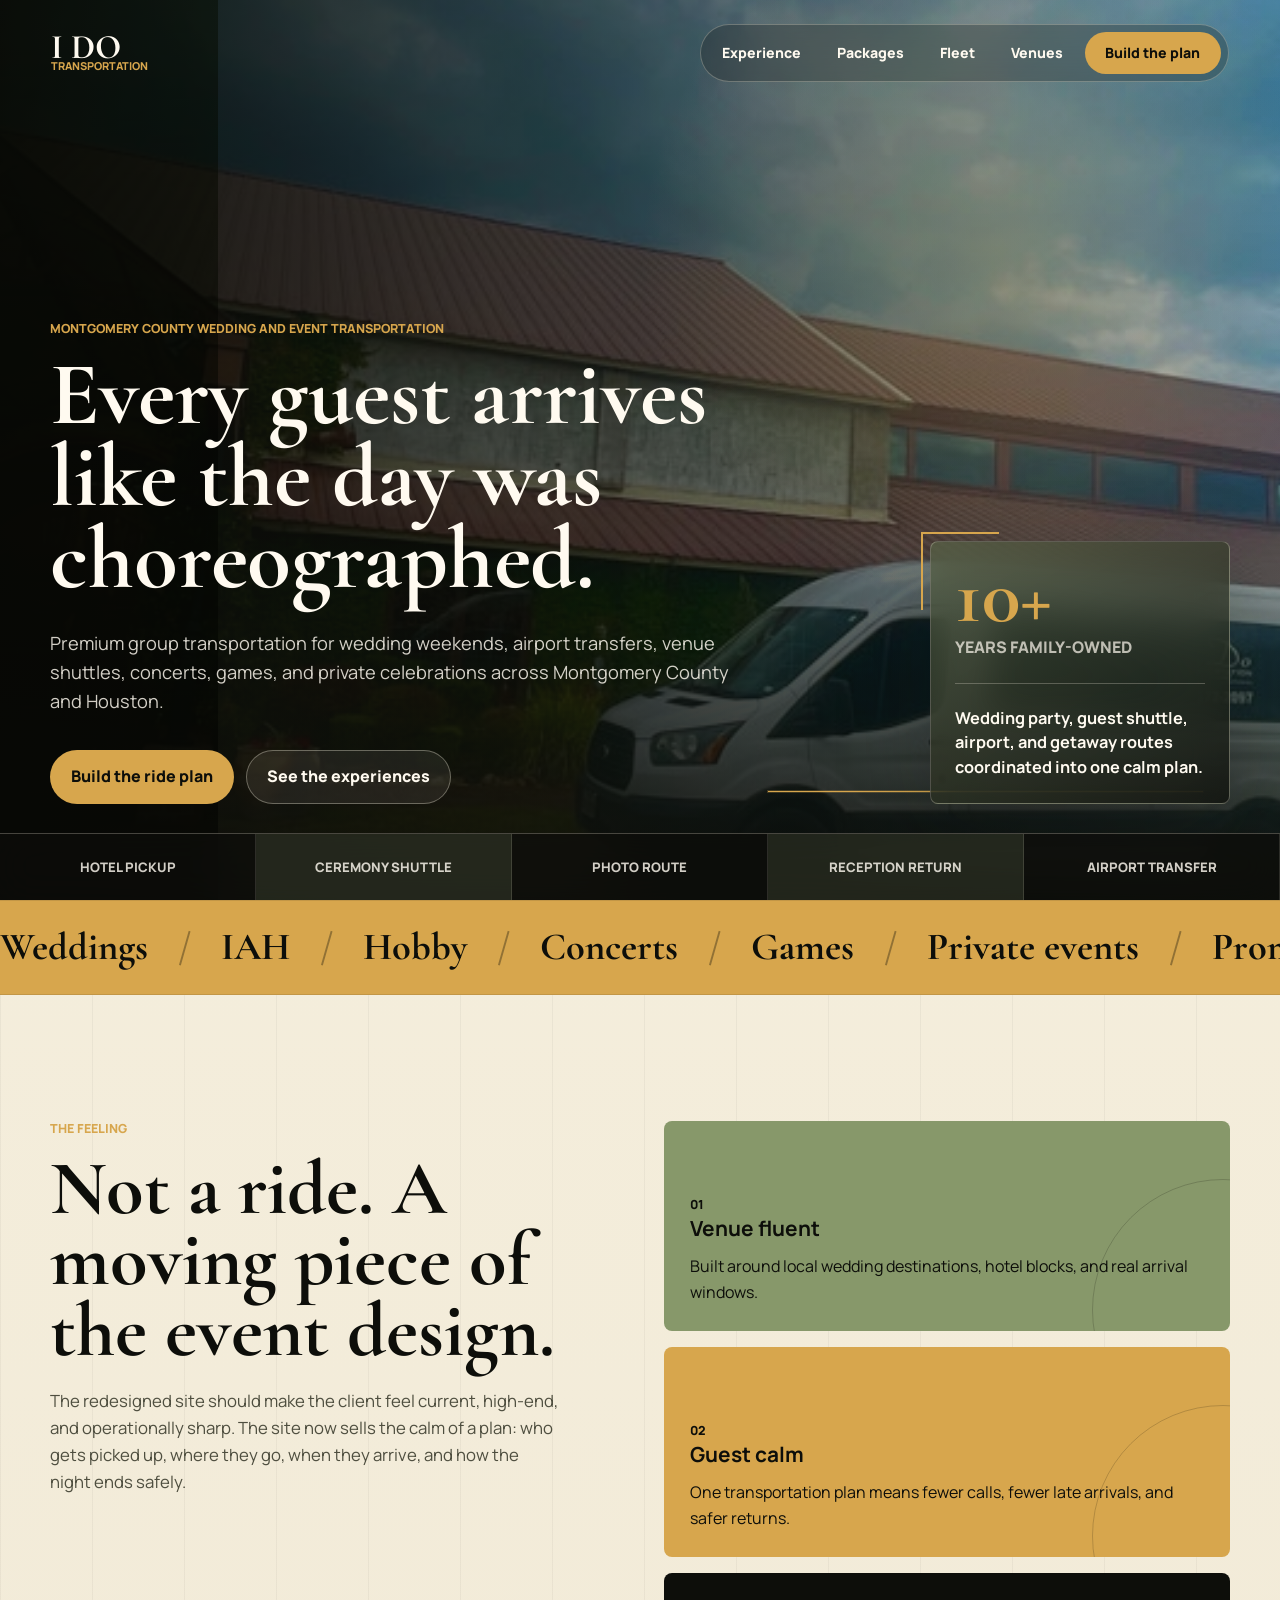
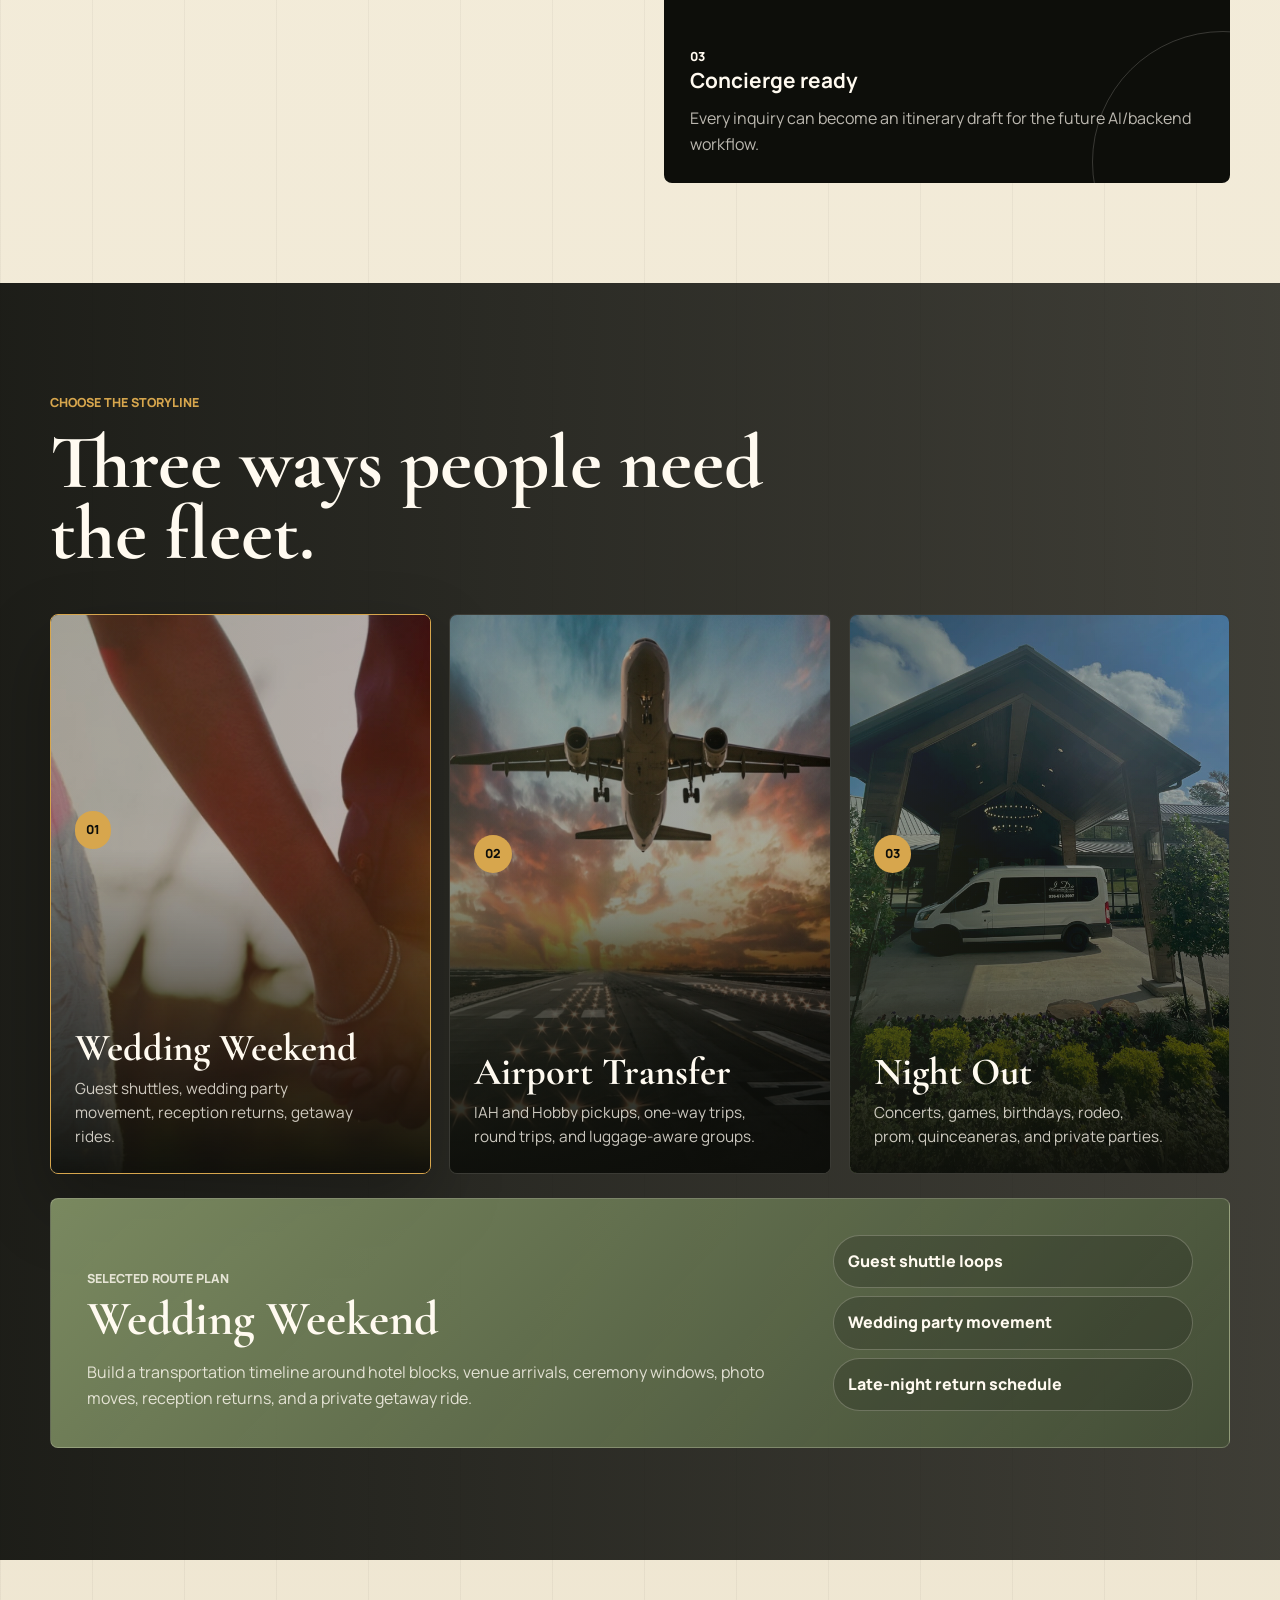
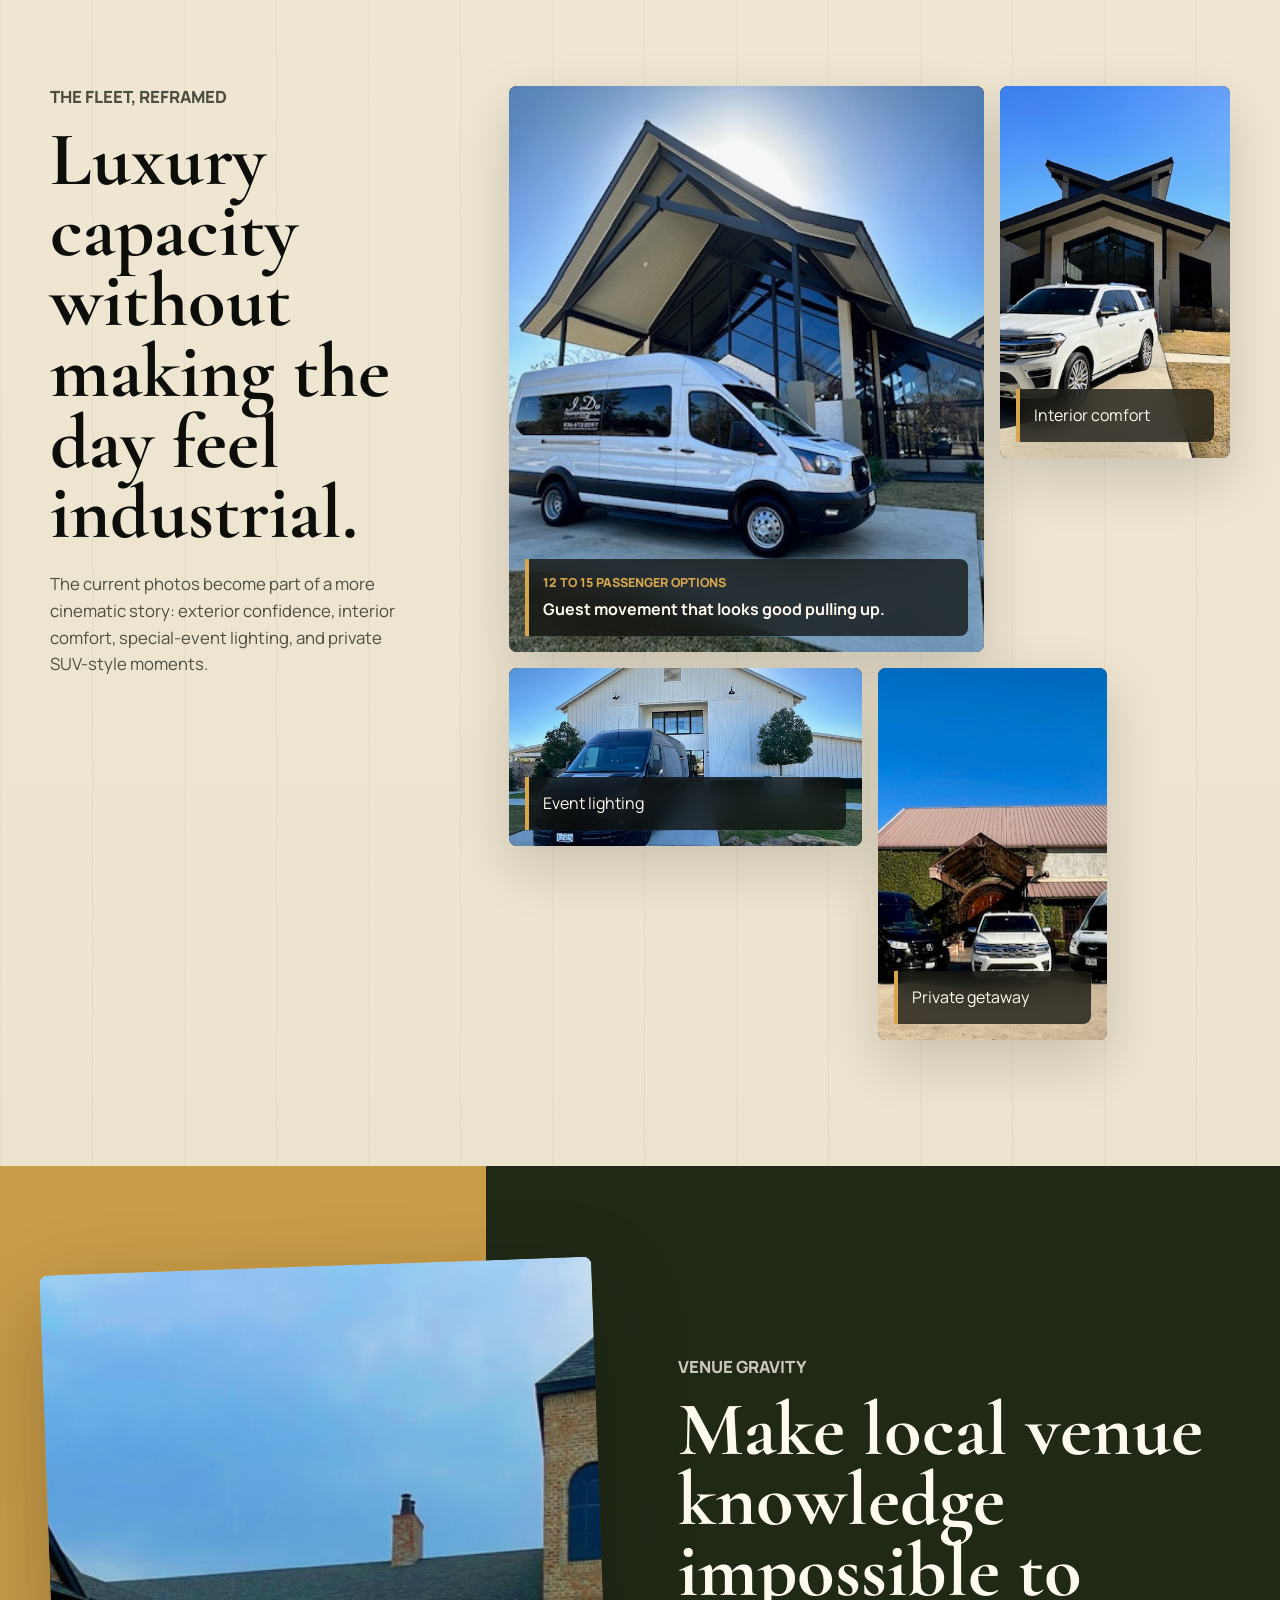
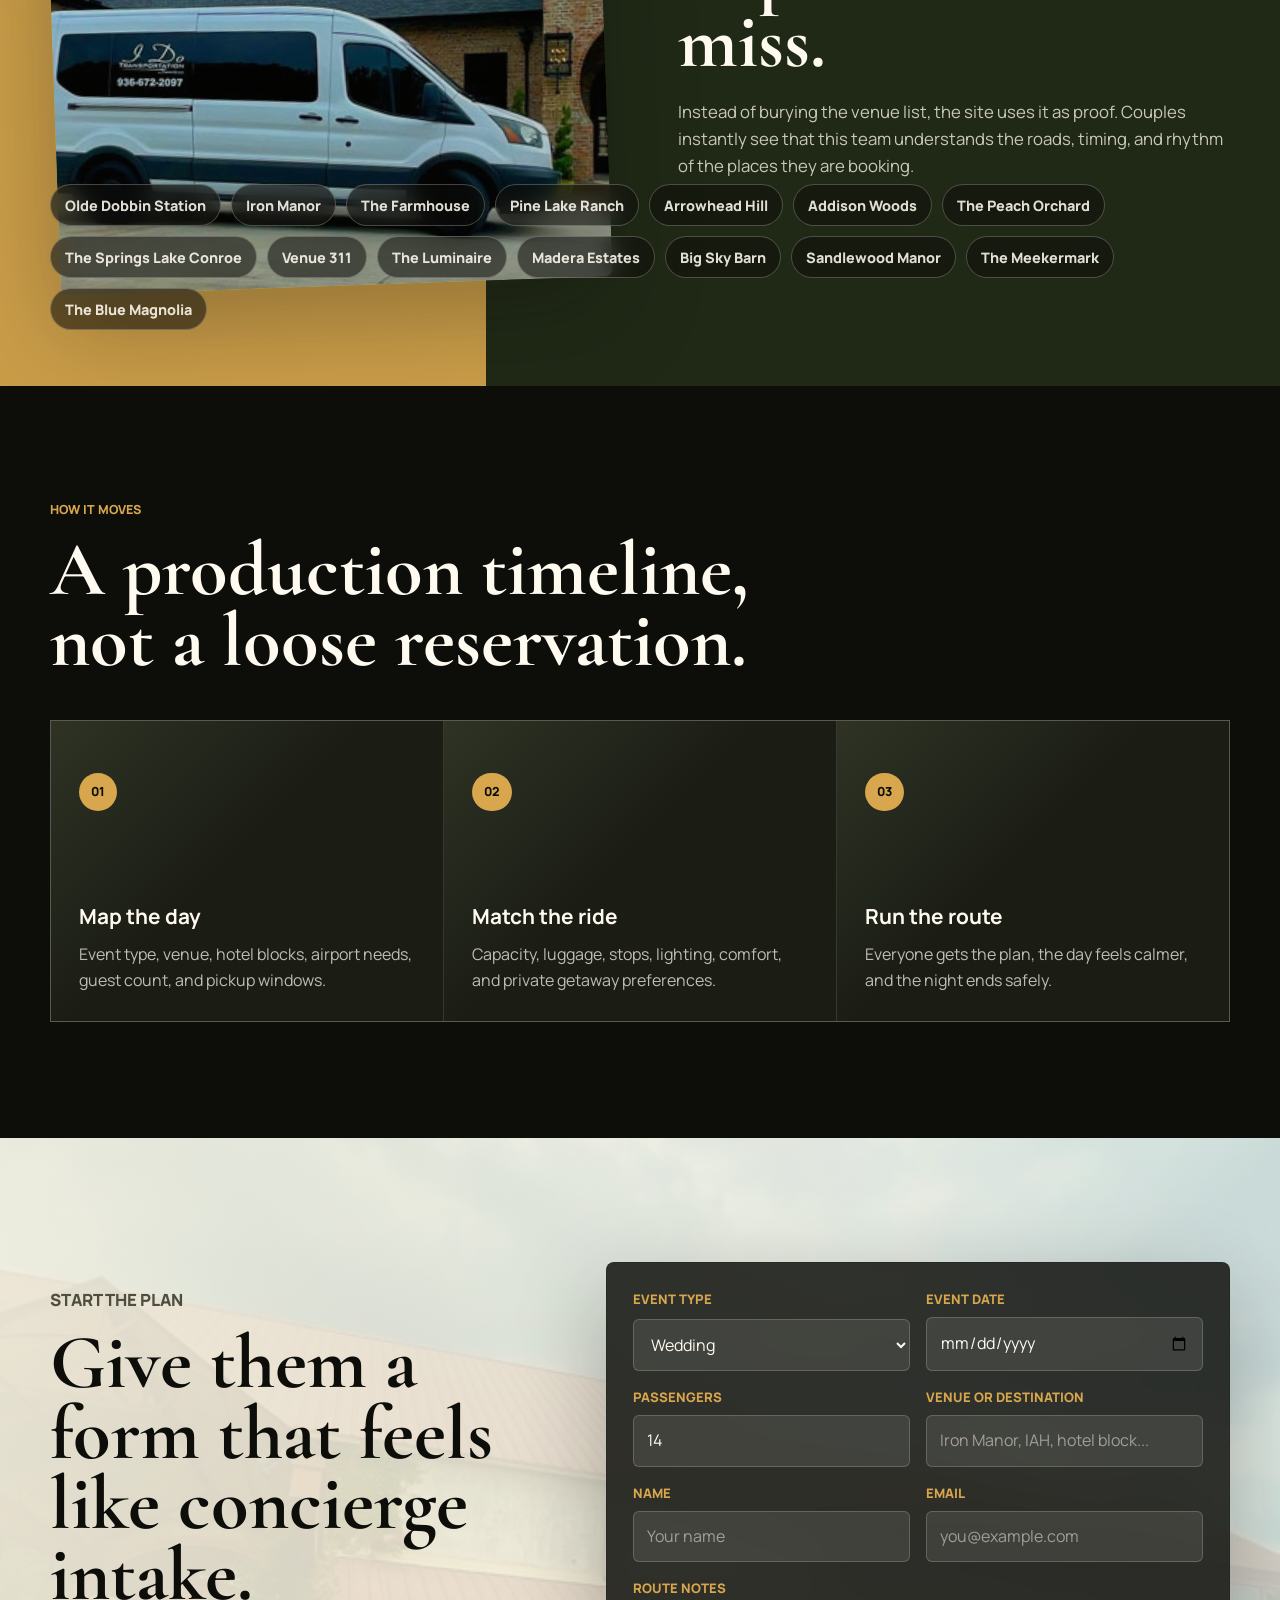
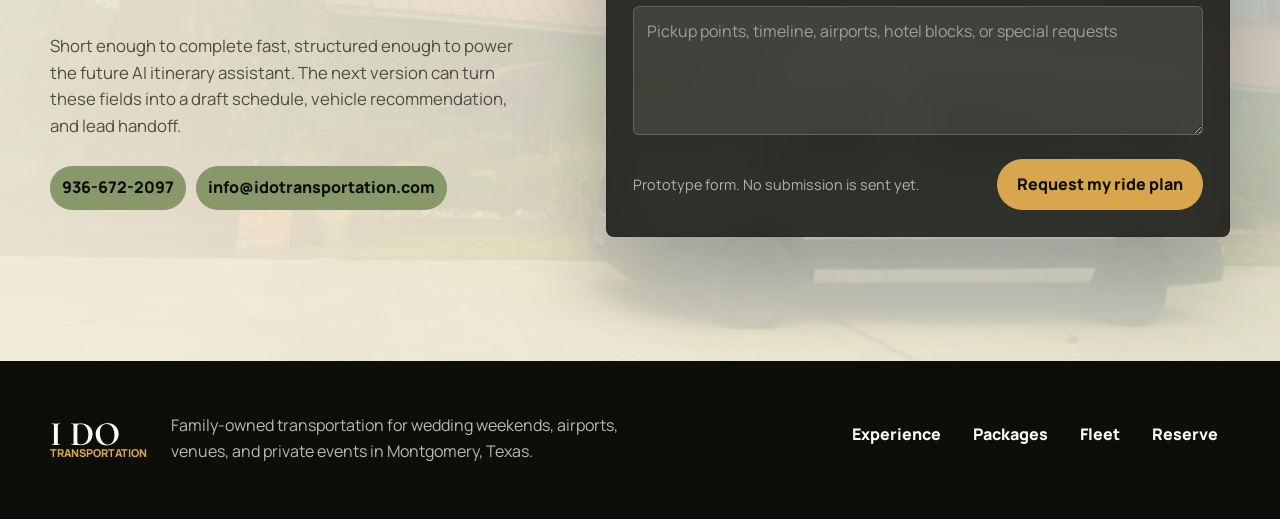
==== index.html @ b80153d1 "Push cinematic redesign direction" ====
<!doctype html>
<html lang="en">
  <head>
    <meta charset="utf-8" />
    <meta name="viewport" content="width=device-width, initial-scale=1" />
    <title>I Do Transportation | Cinematic Wedding & Event Transportation</title>
    <meta
      name="description"
      content="A cinematic front-end mockup for I Do Transportation, a family-owned Montgomery, Texas transportation company serving weddings, airports, venues, and special events."
    />
    <link rel="preconnect" href="https://fonts.googleapis.com" />
    <link rel="preconnect" href="https://fonts.gstatic.com" crossorigin />
    <link
      href="https://fonts.googleapis.com/css2?family=Cormorant+Garamond:wght@500;600;700&family=Manrope:wght@400;500;600;700;800&display=swap"
      rel="stylesheet"
    />
    <link rel="stylesheet" href="styles.css" />
    <script type="application/ld+json">
      {
        "@context": "https://schema.org",
        "@type": "LocalBusiness",
        "name": "I Do Transportation Services LLC",
        "url": "https://idotransportation.com/",
        "telephone": "+1-936-672-2097",
        "areaServed": ["Montgomery County", "Conroe", "The Woodlands", "Plantersville", "Willis", "Magnolia", "Houston"],
        "description": "Family-owned group transportation for weddings, airports, venues, and special events based in Montgomery, Texas."
      }
    </script>
  </head>
  <body>
    <a class="skip-link" href="#main">Skip to content</a>

    <header class="site-header" data-header>
      <a class="wordmark" href="#home" aria-label="I Do Transportation home">
        <span>I Do</span>
        <small>Transportation</small>
      </a>
      <button class="nav-toggle" type="button" aria-expanded="false" aria-controls="site-nav">
        <span></span>
        <span></span>
        <span></span>
        Menu
      </button>
      <nav class="site-nav" id="site-nav" aria-label="Primary navigation">
        <a href="#experience">Experience</a>
        <a href="#packages">Packages</a>
        <a href="#fleet">Fleet</a>
        <a href="#venues">Venues</a>
        <a class="nav-cta" href="#reserve">Build the plan</a>
      </nav>
    </header>

    <main id="main">
      <section class="hero" id="home" aria-labelledby="hero-title">
        <div class="hero-slides" aria-hidden="true">
          <img class="is-active" src="assets/img/venue-olde-dobbin.jpg" alt="" />
          <img src="assets/img/venue-iron-manor.jpg" alt="" />
          <img src="assets/img/venue-big-sky-barn.jpg" alt="" />
        </div>
        <div class="hero-wash" aria-hidden="true"></div>

        <div class="hero-inner">
          <p class="scene-label">Scene 01 / arrival, ceremony, reception, return</p>
          <div class="hero-grid">
            <div class="hero-copy">
              <p class="eyebrow">Montgomery County wedding and event transportation</p>
              <h1 id="hero-title">Every guest arrives like the day was choreographed.</h1>
              <p>
                Premium group transportation for wedding weekends, airport transfers, venue shuttles,
                concerts, games, and private celebrations across Montgomery County and Houston.
              </p>
              <div class="hero-actions">
                <a class="button button-primary" href="#reserve">Build the ride plan</a>
                <a class="button button-ghost" href="#packages">See the experiences</a>
              </div>
            </div>

            <aside class="director-card" aria-label="Concierge planning preview">
              <span class="card-number">10+</span>
              <p>years family-owned</p>
              <div class="director-line"></div>
              <strong>Wedding party, guest shuttle, airport, and getaway routes coordinated into one calm plan.</strong>
            </aside>
          </div>
        </div>

        <div class="arrival-ribbon" aria-label="Transportation moments">
          <span>Hotel pickup</span>
          <span>Ceremony shuttle</span>
          <span>Photo route</span>
          <span>Reception return</span>
          <span>Airport transfer</span>
        </div>
      </section>

      <section class="cinema-strip" aria-label="Service highlights">
        <div class="strip-track">
          <span>Weddings</span>
          <span>IAH</span>
          <span>Hobby</span>
          <span>Concerts</span>
          <span>Games</span>
          <span>Private events</span>
          <span>Prom</span>
          <span>Quinceaneras</span>
          <span>Rodeo</span>
          <span>Weddings</span>
          <span>IAH</span>
          <span>Hobby</span>
          <span>Concerts</span>
          <span>Games</span>
          <span>Private events</span>
          <span>Prom</span>
          <span>Quinceaneras</span>
          <span>Rodeo</span>
        </div>
      </section>

      <section class="experience" id="experience" aria-labelledby="experience-title">
        <div class="experience-copy" data-reveal>
          <p class="eyebrow">The feeling</p>
          <h2 id="experience-title">Not a ride. A moving piece of the event design.</h2>
          <p>
            The redesigned site should make the client feel current, high-end, and operationally
            sharp. The site now sells the calm of a plan: who gets picked up, where they go,
            when they arrive, and how the night ends safely.
          </p>
        </div>
        <div class="experience-stack" aria-label="Experience details">
          <article class="tone-card sage" data-reveal>
            <span>01</span>
            <h3>Venue fluent</h3>
            <p>Built around local wedding destinations, hotel blocks, and real arrival windows.</p>
          </article>
          <article class="tone-card champagne" data-reveal>
            <span>02</span>
            <h3>Guest calm</h3>
            <p>One transportation plan means fewer calls, fewer late arrivals, and safer returns.</p>
          </article>
          <article class="tone-card ink" data-reveal>
            <span>03</span>
            <h3>Concierge ready</h3>
            <p>Every inquiry can become an itinerary draft for the future AI/backend workflow.</p>
          </article>
        </div>
      </section>

      <section class="packages" id="packages" aria-labelledby="packages-title">
        <div class="section-kicker" data-reveal>
          <p class="eyebrow">Choose the storyline</p>
          <h2 id="packages-title">Three ways people need the fleet.</h2>
        </div>

        <div class="package-stage" data-package-grid>
          <button class="package-feature is-selected" type="button" data-package="wedding" data-reveal>
            <span class="package-index">01</span>
            <img src="assets/img/wedding-transportation.jpg" alt="Wedding transportation van by a venue" />
            <strong>Wedding Weekend</strong>
            <small>Guest shuttles, wedding party movement, reception returns, getaway rides.</small>
          </button>
          <button class="package-feature" type="button" data-package="airport" data-reveal>
            <span class="package-index">02</span>
            <img src="assets/img/airport-transfer.jpg" alt="Passenger airplane taking off" />
            <strong>Airport Transfer</strong>
            <small>IAH and Hobby pickups, one-way trips, round trips, and luggage-aware groups.</small>
          </button>
          <button class="package-feature" type="button" data-package="events" data-reveal>
            <span class="package-index">03</span>
            <img src="assets/img/luminaire-event.jpg" alt="Vehicle in front of The Luminaire venue" />
            <strong>Night Out</strong>
            <small>Concerts, games, birthdays, rodeo, prom, quinceaneras, and private parties.</small>
          </button>
        </div>

        <div class="planner-board" data-ai-hook="package-summary" data-reveal>
          <div>
            <p class="panel-kicker">Selected route plan</p>
            <h3 data-summary-title>Wedding Weekend</h3>
            <p data-summary-copy>
              Build a transportation timeline around hotel blocks, venue arrivals, ceremony windows,
              photo moves, reception returns, and a private getaway ride.
            </p>
          </div>
          <ol data-summary-list>
            <li>Guest shuttle loops</li>
            <li>Wedding party movement</li>
            <li>Late-night return schedule</li>
          </ol>
        </div>
      </section>

      <section class="fleet" id="fleet" aria-labelledby="fleet-title">
        <div class="fleet-copy" data-reveal>
          <p class="eyebrow">The fleet, reframed</p>
          <h2 id="fleet-title">Luxury capacity without making the day feel industrial.</h2>
          <p>
            The current photos become part of a more cinematic story: exterior confidence,
            interior comfort, special-event lighting, and private SUV-style moments.
          </p>
        </div>
        <div class="fleet-cinema">
          <figure class="fleet-frame hero-frame" data-reveal>
            <img src="assets/img/fleet-3518.jpg" alt="I Do Transportation luxury van exterior" />
            <figcaption>
              <span>12 to 15 passenger options</span>
              <strong>Guest movement that looks good pulling up.</strong>
            </figcaption>
          </figure>
          <figure class="fleet-frame offset-frame" data-reveal>
            <img src="assets/img/fleet-3530.jpg" alt="Luxury shuttle seating interior" />
            <figcaption>Interior comfort</figcaption>
          </figure>
          <figure class="fleet-frame" data-reveal>
            <img src="assets/img/fleet-3459.jpg" alt="Luxury transportation seating with lighting" />
            <figcaption>Event lighting</figcaption>
          </figure>
          <figure class="fleet-frame tall-frame" data-reveal>
            <img src="assets/img/fleet-3442.jpg" alt="Black I Do Transportation vehicle exterior" />
            <figcaption>Private getaway</figcaption>
          </figure>
        </div>
      </section>

      <section class="venue-scene" id="venues" aria-labelledby="venues-title">
        <div class="venue-scene-image" aria-hidden="true"></div>
        <div class="venue-scene-content" data-reveal>
          <p class="eyebrow">Venue gravity</p>
          <h2 id="venues-title">Make local venue knowledge impossible to miss.</h2>
          <p>
            Instead of burying the venue list, the site uses it as proof. Couples instantly see
            that this team understands the roads, timing, and rhythm of the places they are booking.
          </p>
        </div>
        <div class="venue-cloud" aria-label="Sample venues served">
          <span>Olde Dobbin Station</span>
          <span>Iron Manor</span>
          <span>The Farmhouse</span>
          <span>Pine Lake Ranch</span>
          <span>Arrowhead Hill</span>
          <span>Addison Woods</span>
          <span>The Peach Orchard</span>
          <span>The Springs Lake Conroe</span>
          <span>Venue 311</span>
          <span>The Luminaire</span>
          <span>Madera Estates</span>
          <span>Big Sky Barn</span>
          <span>Sandlewood Manor</span>
          <span>The Meekermark</span>
          <span>The Blue Magnolia</span>
        </div>
      </section>

      <section class="timeline" aria-labelledby="timeline-title">
        <div class="section-kicker" data-reveal>
          <p class="eyebrow">How it moves</p>
          <h2 id="timeline-title">A production timeline, not a loose reservation.</h2>
        </div>
        <div class="timeline-grid">
          <article data-reveal>
            <span>01</span>
            <h3>Map the day</h3>
            <p>Event type, venue, hotel blocks, airport needs, guest count, and pickup windows.</p>
          </article>
          <article data-reveal>
            <span>02</span>
            <h3>Match the ride</h3>
            <p>Capacity, luggage, stops, lighting, comfort, and private getaway preferences.</p>
          </article>
          <article data-reveal>
            <span>03</span>
            <h3>Run the route</h3>
            <p>Everyone gets the plan, the day feels calmer, and the night ends safely.</p>
          </article>
        </div>
      </section>

      <section class="quote-section" id="reserve" aria-labelledby="reserve-title">
        <div class="quote-copy" data-reveal>
          <p class="eyebrow">Start the plan</p>
          <h2 id="reserve-title">Give them a form that feels like concierge intake.</h2>
          <p>
            Short enough to complete fast, structured enough to power the future AI itinerary
            assistant. The next version can turn these fields into a draft schedule, vehicle
            recommendation, and lead handoff.
          </p>
          <div class="contact-line">
            <a href="tel:+19366722097">936-672-2097</a>
            <a href="mailto:info@idotransportation.com">info@idotransportation.com</a>
          </div>
        </div>

        <form class="quote-form" data-ai-hook="lead-intake" data-quote-form data-reveal>
          <div class="form-row">
            <label for="event-type">Event type</label>
            <select id="event-type" name="eventType">
              <option>Wedding</option>
              <option>Airport transfer</option>
              <option>Concert or game</option>
              <option>Private celebration</option>
              <option>Corporate or group event</option>
            </select>
          </div>
          <div class="form-row">
            <label for="date">Event date</label>
            <input id="date" name="date" type="date" />
          </div>
          <div class="form-row">
            <label for="guests">Passengers</label>
            <input id="guests" name="guests" type="number" min="1" max="60" value="14" />
          </div>
          <div class="form-row">
            <label for="venue">Venue or destination</label>
            <input id="venue" name="venue" type="text" autocomplete="organization" placeholder="Iron Manor, IAH, hotel block..." />
          </div>
          <div class="form-row">
            <label for="name">Name</label>
            <input id="name" name="name" type="text" autocomplete="name" placeholder="Your name" />
          </div>
          <div class="form-row">
            <label for="email">Email</label>
            <input id="email" name="email" type="email" autocomplete="email" placeholder="you@example.com" />
          </div>
          <div class="form-row full">
            <label for="notes">Route notes</label>
            <textarea id="notes" name="notes" rows="4" placeholder="Pickup points, timeline, airports, hotel blocks, or special requests"></textarea>
          </div>
          <div class="form-footer">
            <p>Prototype form. No submission is sent yet.</p>
            <button class="button button-primary" type="submit">Request my ride plan</button>
          </div>
          <p class="form-success" data-form-success hidden>
            Your mock inquiry is ready. In production, this would create the lead and trigger the planning workflow.
          </p>
        </form>
      </section>
    </main>

    <footer class="site-footer">
      <a class="wordmark footer-mark" href="#home" aria-label="I Do Transportation home">
        <span>I Do</span>
        <small>Transportation</small>
      </a>
      <p>Family-owned transportation for wedding weekends, airports, venues, and private events in Montgomery, Texas.</p>
      <nav aria-label="Footer navigation">
        <a href="#experience">Experience</a>
        <a href="#packages">Packages</a>
        <a href="#fleet">Fleet</a>
        <a href="#reserve">Reserve</a>
      </nav>
    </footer>

    <script src="script.js"></script>
  </body>
</html>
---- styles.css ----
@import url("https://fonts.googleapis.com/css2?family=Cormorant+Garamond:wght@500;600;700&family=Manrope:wght@400;500;600;700;800&display=swap");

:root {
  --ink: #0d0e0a;
  --ink-soft: #1b1d15;
  --ivory: #f6f0df;
  --ivory-deep: #e7dcc4;
  --champagne: #d7a64d;
  --champagne-deep: #9e6e24;
  --sage: #87986a;
  --sage-dark: #465438;
  --sage-ink: #202916;
  --white: #fffaf0;
  --mist: rgba(246, 240, 223, 0.72);
  --line-dark: rgba(246, 240, 223, 0.18);
  --line-light: rgba(13, 14, 10, 0.15);
  --radius: 8px;
  --content: 1180px;
  --shadow: 0 34px 90px rgba(13, 14, 10, 0.28);
}

* {
  box-sizing: border-box;
}

html {
  scroll-behavior: smooth;
}

body {
  margin: 0;
  color: var(--ink);
  background:
    linear-gradient(90deg, rgba(13, 14, 10, 0.045) 1px, transparent 1px) 0 0 / 92px 92px,
    linear-gradient(var(--ivory), var(--ivory-deep));
  font-family: "Manrope", Verdana, sans-serif;
  font-size: 16px;
  line-height: 1.6;
}

body.nav-open {
  overflow: hidden;
}

img {
  display: block;
  max-width: 100%;
}

a {
  color: inherit;
}

button,
input,
select,
textarea {
  font: inherit;
}

button,
a {
  -webkit-tap-highlight-color: transparent;
}

button:focus-visible,
a:focus-visible,
input:focus-visible,
select:focus-visible,
textarea:focus-visible {
  outline: 3px solid var(--champagne);
  outline-offset: 4px;
}

h1,
h2,
h3,
p {
  margin-top: 0;
}

h1,
h2 {
  font-family: "Cormorant Garamond", Georgia, serif;
  font-weight: 700;
  line-height: 0.92;
}

h1 {
  max-width: 1040px;
  margin-bottom: 28px;
  color: var(--white);
  font-size: clamp(4.3rem, 7vw, 8.4rem);
  letter-spacing: 0;
}

h2 {
  margin-bottom: 22px;
  font-size: clamp(3.2rem, 6vw, 6.9rem);
  letter-spacing: 0;
}

h3 {
  margin-bottom: 12px;
  font-size: 1.3rem;
  line-height: 1.3;
}

.skip-link {
  position: fixed;
  top: 12px;
  left: 12px;
  z-index: 100;
  transform: translateY(-140%);
  padding: 10px 14px;
  border-radius: 6px;
  background: var(--champagne);
  color: var(--ink);
  font-weight: 800;
  transition: transform 180ms ease;
}

.skip-link:focus {
  transform: translateY(0);
}

.site-header {
  position: fixed;
  top: 24px;
  left: clamp(16px, 4vw, 56px);
  right: clamp(16px, 4vw, 56px);
  z-index: 50;
  display: grid;
  grid-template-columns: auto 1fr;
  gap: 28px;
  align-items: center;
  color: var(--white);
  transition: color 220ms ease, top 220ms ease;
}

.site-header.is-scrolled {
  top: 14px;
  color: var(--ink);
}

.site-header.is-scrolled .wordmark {
  padding: 9px 14px;
  border-radius: 999px;
  background: rgba(246, 240, 223, 0.84);
  box-shadow: 0 18px 56px rgba(13, 14, 10, 0.14);
}

.wordmark {
  display: inline-grid;
  width: fit-content;
  min-height: 54px;
  align-content: center;
  text-decoration: none;
  text-transform: uppercase;
}

.wordmark span {
  display: block;
  color: inherit;
  font-family: "Cormorant Garamond", Georgia, serif;
  font-size: 2.15rem;
  font-weight: 700;
  line-height: 0.78;
}

.wordmark small {
  color: var(--champagne);
  font-size: 0.68rem;
  font-weight: 800;
  line-height: 1;
  text-transform: uppercase;
}

.site-nav {
  justify-self: end;
  display: flex;
  align-items: center;
  gap: 8px;
  padding: 7px;
  border: 1px solid rgba(246, 240, 223, 0.28);
  border-radius: 999px;
  background: rgba(13, 14, 10, 0.24);
  backdrop-filter: blur(18px);
}

.site-header.is-scrolled .site-nav {
  border-color: rgba(13, 14, 10, 0.12);
  background: rgba(246, 240, 223, 0.84);
  box-shadow: 0 18px 56px rgba(13, 14, 10, 0.16);
}

.site-nav a {
  min-height: 42px;
  display: inline-flex;
  align-items: center;
  justify-content: center;
  padding: 9px 14px;
  border-radius: 999px;
  color: inherit;
  font-size: 0.88rem;
  font-weight: 800;
  text-decoration: none;
  transition: background 180ms ease, color 180ms ease, transform 180ms ease;
}

.site-nav a:hover {
  background: rgba(215, 166, 77, 0.22);
}

.site-nav .nav-cta {
  min-width: 136px;
  background: var(--champagne);
  color: var(--ink);
}

.site-nav .nav-cta:hover {
  background: #e8ba67;
  transform: translateY(-1px);
}

.nav-toggle {
  display: none;
  justify-self: end;
  width: 48px;
  min-height: 48px;
  border: 1px solid rgba(246, 240, 223, 0.35);
  border-radius: 999px;
  background: rgba(13, 14, 10, 0.34);
  color: currentColor;
  cursor: pointer;
  font-size: 0;
  backdrop-filter: blur(12px);
}

.nav-toggle span {
  display: block;
  width: 20px;
  height: 2px;
  margin: 4px auto;
  background: currentColor;
  transition: transform 180ms ease, opacity 180ms ease;
}

.nav-open .nav-toggle span:nth-child(1) {
  transform: translateY(6px) rotate(45deg);
}

.nav-open .nav-toggle span:nth-child(2) {
  opacity: 0;
}

.nav-open .nav-toggle span:nth-child(3) {
  transform: translateY(-6px) rotate(-45deg);
}

.hero {
  position: relative;
  min-height: 100svh;
  overflow: hidden;
  isolation: isolate;
  background: var(--ink);
}

.hero::before,
.hero::after {
  content: "";
  position: absolute;
  z-index: 2;
  pointer-events: none;
}

.hero::before {
  inset: 0 auto 0 0;
  width: clamp(80px, 17vw, 260px);
  background: linear-gradient(180deg, rgba(135, 152, 106, 0.9), rgba(70, 84, 56, 0.74));
  mix-blend-mode: multiply;
}

.hero::after {
  right: 6vw;
  bottom: 12vh;
  width: 34vw;
  height: 1px;
  background: var(--champagne);
  box-shadow: 0 0 0 1px rgba(215, 166, 77, 0.24);
  animation: lineDrift 6s ease-in-out infinite;
}

.hero-slides,
.hero-slides img,
.hero-wash {
  position: absolute;
  inset: 0;
}

.hero-slides img {
  width: 100%;
  height: 100%;
  object-fit: cover;
  opacity: 0;
  transform: scale(1.04);
  filter: saturate(0.96) contrast(1.08);
  transition: opacity 1100ms ease, transform 7800ms ease;
}

.hero-slides img.is-active {
  opacity: 1;
  transform: scale(1.14);
}

.hero-wash {
  z-index: 1;
  background:
    radial-gradient(circle at 78% 28%, rgba(215, 166, 77, 0.32), transparent 30%),
    linear-gradient(90deg, rgba(13, 14, 10, 0.96), rgba(13, 14, 10, 0.64) 45%, rgba(13, 14, 10, 0.22)),
    linear-gradient(0deg, rgba(13, 14, 10, 0.9), rgba(13, 14, 10, 0.06) 46%);
}

.hero-inner {
  position: relative;
  z-index: 3;
  width: min(var(--content), calc(100% - 40px));
  min-height: 100svh;
  display: grid;
  align-content: end;
  margin: 0 auto;
  padding: 150px 0 96px;
}

.scene-label {
  display: none;
}

.hero-grid {
  display: grid;
  grid-template-columns: minmax(0, 1fr) 300px;
  gap: clamp(34px, 6vw, 86px);
  align-items: end;
}

.hero-copy {
  max-width: 900px;
}

.eyebrow,
.panel-kicker {
  margin: 0 0 16px;
  color: var(--champagne);
  font-size: 0.78rem;
  font-weight: 800;
  line-height: 1.35;
  text-transform: uppercase;
}

.hero-copy p:not(.eyebrow) {
  max-width: 700px;
  margin-bottom: 34px;
  color: rgba(255, 250, 240, 0.82);
  font-size: 1.14rem;
}

.hero-actions {
  display: flex;
  flex-wrap: wrap;
  gap: 12px;
}

.button {
  min-height: 50px;
  display: inline-flex;
  align-items: center;
  justify-content: center;
  border: 1px solid transparent;
  border-radius: 999px;
  padding: 13px 20px;
  cursor: pointer;
  color: inherit;
  font-weight: 800;
  text-decoration: none;
  transition: transform 180ms ease, background 180ms ease, color 180ms ease, border-color 180ms ease;
}

.button:hover {
  transform: translateY(-2px);
}

.button-primary {
  background: var(--champagne);
  color: var(--ink);
}

.button-primary:hover {
  background: #e8ba67;
}

.button-ghost {
  border-color: rgba(246, 240, 223, 0.34);
  background: rgba(246, 240, 223, 0.08);
  color: var(--white);
}

.button-ghost:hover {
  background: rgba(246, 240, 223, 0.16);
}

.director-card {
  position: relative;
  padding: 24px;
  border: 1px solid rgba(246, 240, 223, 0.26);
  border-radius: var(--radius);
  background:
    linear-gradient(150deg, rgba(135, 152, 106, 0.42), rgba(13, 14, 10, 0.56)),
    rgba(13, 14, 10, 0.46);
  color: var(--white);
  box-shadow: var(--shadow);
  backdrop-filter: blur(18px);
}

.director-card::before {
  content: "";
  position: absolute;
  inset: -10px auto auto -10px;
  width: 76px;
  height: 76px;
  border-top: 2px solid var(--champagne);
  border-left: 2px solid var(--champagne);
}

.card-number {
  display: block;
  color: var(--champagne);
  font-family: "Cormorant Garamond", Georgia, serif;
  font-size: 5rem;
  font-weight: 700;
  line-height: 0.76;
}

.director-card p {
  margin: 8px 0 22px;
  color: rgba(255, 250, 240, 0.7);
  font-weight: 800;
  text-transform: uppercase;
}

.director-line {
  width: 100%;
  height: 1px;
  margin-bottom: 22px;
  background: rgba(246, 240, 223, 0.26);
}

.director-card strong {
  display: block;
  font-size: 1.02rem;
  line-height: 1.5;
}

.arrival-ribbon {
  position: absolute;
  left: 0;
  right: 0;
  bottom: 0;
  z-index: 4;
  display: grid;
  grid-template-columns: repeat(5, 1fr);
  border-top: 1px solid rgba(246, 240, 223, 0.25);
  background: rgba(13, 14, 10, 0.7);
  color: var(--white);
  backdrop-filter: blur(18px);
}

.arrival-ribbon span {
  min-height: 66px;
  display: grid;
  place-items: center;
  border-right: 1px solid rgba(246, 240, 223, 0.14);
  color: rgba(255, 250, 240, 0.82);
  font-size: 0.82rem;
  font-weight: 800;
  text-transform: uppercase;
}

.arrival-ribbon span:nth-child(2n) {
  background: rgba(135, 152, 106, 0.18);
}

.cinema-strip {
  overflow: hidden;
  border-top: 1px solid rgba(13, 14, 10, 0.1);
  border-bottom: 1px solid rgba(13, 14, 10, 0.1);
  background: var(--champagne);
  color: var(--ink);
}

.strip-track {
  width: max-content;
  display: flex;
  gap: 30px;
  align-items: center;
  padding: 16px 0;
  animation: marquee 28s linear infinite;
}

.strip-track span {
  font-family: "Cormorant Garamond", Georgia, serif;
  font-size: clamp(1.55rem, 3vw, 3rem);
  font-weight: 700;
  white-space: nowrap;
}

.strip-track span::after {
  content: "/";
  margin-left: 30px;
  color: rgba(13, 14, 10, 0.35);
}

.experience {
  display: grid;
  grid-template-columns: minmax(0, 0.95fr) minmax(0, 1.05fr);
  gap: clamp(40px, 8vw, 110px);
  width: min(var(--content), calc(100% - 40px));
  margin: 0 auto;
  padding: 126px 0 100px;
}

.experience-copy p:not(.eyebrow),
.fleet-copy p,
.venue-scene-content p,
.quote-copy p {
  color: #4e4e3f;
  font-size: 1.05rem;
}

.experience-stack {
  display: grid;
  gap: 16px;
}

.tone-card {
  position: relative;
  min-height: 210px;
  display: grid;
  align-content: end;
  padding: 26px;
  border-radius: var(--radius);
  overflow: hidden;
}

.tone-card::after {
  content: "";
  position: absolute;
  inset: auto -22% -52% auto;
  width: 260px;
  height: 260px;
  border: 1px solid currentColor;
  border-radius: 50%;
  opacity: 0.18;
}

.tone-card span,
.package-index,
.timeline-grid span {
  font-size: 0.78rem;
  font-weight: 900;
}

.tone-card h3,
.tone-card p {
  position: relative;
  z-index: 1;
}

.tone-card p {
  margin-bottom: 0;
}

.tone-card.sage {
  background: var(--sage);
  color: var(--ink);
}

.tone-card.champagne {
  background: var(--champagne);
  color: var(--ink);
}

.tone-card.ink {
  background: var(--ink);
  color: var(--white);
}

.tone-card.ink p {
  color: rgba(255, 250, 240, 0.72);
}

.packages {
  position: relative;
  padding: 112px max(20px, calc((100vw - var(--content)) / 2));
  background:
    linear-gradient(90deg, rgba(13, 14, 10, 0.93), rgba(13, 14, 10, 0.78)),
    url("assets/img/venue-big-sky-barn.jpg") center / cover fixed;
  color: var(--white);
}

.section-kicker {
  max-width: 760px;
  margin-bottom: 44px;
}

.packages .section-kicker h2,
.timeline .section-kicker h2 {
  color: var(--white);
}

.package-stage {
  display: grid;
  grid-template-columns: repeat(3, minmax(0, 1fr));
  gap: 18px;
}

.package-feature {
  position: relative;
  min-height: 560px;
  display: grid;
  align-content: end;
  border: 1px solid rgba(246, 240, 223, 0.2);
  border-radius: var(--radius);
  padding: 24px;
  overflow: hidden;
  background: var(--ink);
  color: var(--white);
  cursor: pointer;
  text-align: left;
  transition: border-color 200ms ease, transform 200ms ease, box-shadow 200ms ease;
}

.package-feature::after {
  content: "";
  position: absolute;
  inset: 0;
  background:
    linear-gradient(0deg, rgba(13, 14, 10, 0.95), rgba(13, 14, 10, 0.18) 58%),
    linear-gradient(90deg, rgba(135, 152, 106, 0.24), transparent);
}

.package-feature img {
  position: absolute;
  inset: 0;
  width: 100%;
  height: 100%;
  object-fit: cover;
  opacity: 0.78;
  transition: transform 460ms ease, opacity 220ms ease;
}

.package-feature:hover,
.package-feature.is-selected {
  border-color: var(--champagne);
  box-shadow: 0 30px 70px rgba(0, 0, 0, 0.28);
  transform: translateY(-6px);
}

.package-feature:hover img,
.package-feature.is-selected img {
  opacity: 0.95;
  transform: scale(1.05);
}

.package-feature > *:not(img) {
  position: relative;
  z-index: 1;
}

.package-index {
  width: fit-content;
  margin-bottom: 180px;
  padding: 9px 11px;
  border-radius: 999px;
  background: var(--champagne);
  color: var(--ink);
}

.package-feature strong {
  display: block;
  margin-bottom: 10px;
  font-family: "Cormorant Garamond", Georgia, serif;
  font-size: 2.4rem;
  line-height: 1;
}

.package-feature small {
  max-width: 290px;
  color: rgba(255, 250, 240, 0.78);
  font-size: 0.96rem;
  line-height: 1.55;
}

.planner-board {
  display: grid;
  grid-template-columns: minmax(0, 1fr) 360px;
  gap: 44px;
  align-items: end;
  margin-top: 24px;
  padding: 36px;
  border: 1px solid rgba(246, 240, 223, 0.22);
  border-radius: var(--radius);
  background: linear-gradient(135deg, rgba(135, 152, 106, 0.88), rgba(70, 84, 56, 0.74));
  color: var(--white);
}

.planner-board h3 {
  margin-bottom: 10px;
  font-family: "Cormorant Garamond", Georgia, serif;
  font-size: 3rem;
}

.planner-board p {
  max-width: 680px;
  margin-bottom: 0;
  color: rgba(255, 250, 240, 0.82);
}

.planner-board ol {
  display: grid;
  gap: 8px;
  margin: 0;
  padding: 0;
  list-style: none;
}

.planner-board li {
  padding: 13px 14px;
  border: 1px solid rgba(246, 240, 223, 0.24);
  border-radius: 999px;
  background: rgba(13, 14, 10, 0.2);
  font-weight: 800;
}

.fleet {
  display: grid;
  grid-template-columns: minmax(260px, 0.34fr) minmax(0, 0.66fr);
  gap: clamp(36px, 7vw, 88px);
  width: min(var(--content), calc(100% - 40px));
  margin: 0 auto;
  padding: 126px 0;
}

.fleet-copy {
  position: sticky;
  top: 120px;
  align-self: start;
}

.fleet-cinema {
  display: grid;
  grid-template-columns: repeat(6, 1fr);
  grid-auto-rows: 178px;
  gap: 16px;
}

.fleet-frame {
  position: relative;
  grid-column: span 3;
  margin: 0;
  border-radius: var(--radius);
  overflow: hidden;
  background: var(--ink);
  box-shadow: 0 20px 56px rgba(13, 14, 10, 0.16);
}

.fleet-frame.hero-frame {
  grid-column: span 4;
  grid-row: span 3;
}

.fleet-frame.offset-frame {
  grid-column: span 2;
  grid-row: span 2;
}

.fleet-frame.tall-frame {
  grid-column: span 2;
  grid-row: span 2;
}

.fleet-frame img {
  width: 100%;
  height: 100%;
  object-fit: cover;
  transition: transform 520ms ease;
}

.fleet-frame:hover img {
  transform: scale(1.05);
}

.fleet-frame figcaption {
  position: absolute;
  left: 16px;
  right: 16px;
  bottom: 16px;
  display: grid;
  gap: 4px;
  padding: 14px;
  border-left: 4px solid var(--champagne);
  border-radius: 0 var(--radius) var(--radius) 0;
  background: rgba(13, 14, 10, 0.74);
  color: var(--white);
  backdrop-filter: blur(14px);
}

.fleet-frame figcaption span {
  color: var(--champagne);
  font-size: 0.78rem;
  font-weight: 900;
  text-transform: uppercase;
}

.venue-scene {
  position: relative;
  min-height: 820px;
  display: grid;
  grid-template-columns: minmax(0, 1fr) minmax(0, 1fr);
  gap: clamp(32px, 6vw, 78px);
  align-items: center;
  padding: 92px max(20px, calc((100vw - var(--content)) / 2));
  overflow: hidden;
  background: var(--sage-ink);
  color: var(--white);
}

.venue-scene::before {
  content: "";
  position: absolute;
  inset: 0 auto 0 0;
  width: 38%;
  background: var(--champagne);
  opacity: 0.92;
}

.venue-scene-image {
  position: relative;
  z-index: 1;
  min-height: 620px;
  border-radius: var(--radius);
  background:
    linear-gradient(0deg, rgba(13, 14, 10, 0.28), rgba(13, 14, 10, 0.05)),
    url("assets/img/venue-iron-manor.jpg") center / cover;
  box-shadow: var(--shadow);
  transform: rotate(-2deg);
}

.venue-scene-content {
  position: relative;
  z-index: 1;
  max-width: 620px;
}

.venue-scene-content h2 {
  color: var(--white);
}

.venue-scene-content p {
  color: rgba(255, 250, 240, 0.76);
}

.venue-cloud {
  position: absolute;
  z-index: 2;
  left: max(20px, calc((100vw - var(--content)) / 2));
  right: max(20px, calc((100vw - var(--content)) / 2));
  bottom: 56px;
  display: flex;
  flex-wrap: wrap;
  gap: 10px;
}

.venue-cloud span {
  min-height: 42px;
  display: inline-flex;
  align-items: center;
  padding: 8px 14px;
  border: 1px solid rgba(255, 250, 240, 0.24);
  border-radius: 999px;
  background: rgba(13, 14, 10, 0.54);
  color: rgba(255, 250, 240, 0.88);
  font-size: 0.9rem;
  font-weight: 800;
  backdrop-filter: blur(12px);
}

.timeline {
  padding: 116px max(20px, calc((100vw - var(--content)) / 2));
  background: var(--ink);
  color: var(--white);
}

.timeline-grid {
  display: grid;
  grid-template-columns: repeat(3, 1fr);
  gap: 1px;
  background: rgba(246, 240, 223, 0.18);
  border: 1px solid rgba(246, 240, 223, 0.18);
}

.timeline-grid article {
  min-height: 300px;
  display: grid;
  align-content: end;
  padding: 28px;
  background:
    linear-gradient(135deg, rgba(135, 152, 106, 0.18), transparent 46%),
    var(--ink-soft);
}

.timeline-grid span {
  width: fit-content;
  margin-bottom: 92px;
  padding: 9px 12px;
  border-radius: 999px;
  background: var(--champagne);
  color: var(--ink);
}

.timeline-grid p {
  margin-bottom: 0;
  color: rgba(255, 250, 240, 0.72);
}

.quote-section {
  display: grid;
  grid-template-columns: minmax(0, 0.86fr) minmax(0, 1.14fr);
  gap: clamp(34px, 7vw, 86px);
  padding: 124px max(20px, calc((100vw - var(--content)) / 2));
  background:
    linear-gradient(90deg, rgba(246, 240, 223, 0.92), rgba(246, 240, 223, 0.74)),
    url("assets/img/venue-olde-dobbin.jpg") center / cover;
}

.quote-copy {
  align-self: center;
}

.quote-copy h2 {
  color: var(--ink);
}

.contact-line {
  display: flex;
  flex-wrap: wrap;
  gap: 10px;
  margin-top: 26px;
}

.contact-line a {
  min-height: 44px;
  display: inline-flex;
  align-items: center;
  padding: 8px 12px;
  border-radius: 999px;
  background: var(--sage);
  color: var(--ink);
  font-weight: 900;
  text-decoration: none;
}

.quote-form {
  display: grid;
  grid-template-columns: repeat(2, 1fr);
  gap: 16px;
  padding: 26px;
  border: 1px solid rgba(13, 14, 10, 0.16);
  border-radius: var(--radius);
  background: rgba(13, 14, 10, 0.84);
  color: var(--white);
  box-shadow: var(--shadow);
  backdrop-filter: blur(18px);
}

.form-row {
  display: grid;
  gap: 7px;
}

.form-row.full,
.form-footer,
.form-success {
  grid-column: 1 / -1;
}

.form-row label {
  color: var(--champagne);
  font-size: 0.82rem;
  font-weight: 900;
  text-transform: uppercase;
}

.form-row input,
.form-row select,
.form-row textarea {
  width: 100%;
  min-height: 50px;
  border: 1px solid rgba(246, 240, 223, 0.2);
  border-radius: 6px;
  padding: 12px 13px;
  background: rgba(246, 240, 223, 0.1);
  color: var(--white);
}

.form-row select option {
  color: var(--ink);
}

.form-row textarea {
  resize: vertical;
}

.form-row input::placeholder,
.form-row textarea::placeholder {
  color: rgba(255, 250, 240, 0.5);
}

.form-footer {
  display: flex;
  flex-wrap: wrap;
  align-items: center;
  justify-content: space-between;
  gap: 12px;
  margin-top: 8px;
}

.form-footer p {
  margin: 0;
  color: rgba(255, 250, 240, 0.64);
  font-size: 0.9rem;
}

.form-footer .button {
  border: 0;
}

.form-success {
  margin: 8px 0 0;
  padding: 14px;
  border: 1px solid rgba(215, 166, 77, 0.5);
  border-radius: 6px;
  background: rgba(215, 166, 77, 0.14);
  color: var(--white);
  font-weight: 800;
}

.site-footer {
  display: grid;
  grid-template-columns: auto minmax(220px, 480px) 1fr;
  gap: 24px;
  align-items: start;
  padding: 52px max(20px, calc((100vw - var(--content)) / 2));
  background: var(--ink);
  color: rgba(255, 250, 240, 0.72);
}

.footer-mark {
  color: var(--white);
}

.site-footer p {
  margin-bottom: 0;
}

.site-footer nav {
  display: flex;
  flex-wrap: wrap;
  gap: 8px;
  justify-content: flex-end;
}

.site-footer a:not(.wordmark) {
  min-height: 44px;
  display: inline-flex;
  align-items: center;
  padding: 8px 12px;
  border-radius: 999px;
  color: var(--white);
  font-weight: 800;
  text-decoration: none;
}

.site-footer a:not(.wordmark):hover {
  background: rgba(255, 250, 240, 0.1);
}

[data-reveal] {
  opacity: 0;
  transform: translateY(28px);
  transition: opacity 640ms ease, transform 640ms ease;
}

[data-reveal].is-visible {
  opacity: 1;
  transform: translateY(0);
}

@keyframes marquee {
  from {
    transform: translateX(0);
  }

  to {
    transform: translateX(-50%);
  }
}

@keyframes lineDrift {
  0%,
  100% {
    transform: translateX(0);
    opacity: 0.45;
  }

  50% {
    transform: translateX(-42px);
    opacity: 1;
  }
}

@media (max-width: 1080px) {
  .hero-grid,
  .experience,
  .fleet,
  .venue-scene,
  .quote-section,
  .planner-board,
  .site-footer {
    grid-template-columns: 1fr;
  }

  .director-card,
  .fleet-copy {
    position: static;
    max-width: 560px;
  }

  .package-stage,
  .timeline-grid {
    grid-template-columns: 1fr;
  }

  .package-feature {
    min-height: 430px;
  }

  .venue-scene::before {
    width: 100%;
    height: 34%;
  }

  .venue-scene {
    padding-bottom: 210px;
  }

  .site-footer nav {
    justify-content: flex-start;
  }
}

@media (max-width: 760px) {
  body {
    font-size: 15px;
  }

  .site-header {
    grid-template-columns: auto auto;
    top: 16px;
    left: 14px;
    right: 14px;
  }

  .wordmark span {
    font-size: 1.8rem;
  }

  .nav-toggle {
    display: block;
  }

  .site-nav {
    position: fixed;
    top: 84px;
    left: 14px;
    right: 14px;
    display: grid;
    gap: 6px;
    padding: 10px;
    border-radius: var(--radius);
    background: rgba(13, 14, 10, 0.92);
    color: var(--white);
    opacity: 0;
    visibility: hidden;
    transform: translateY(-14px);
    transition: opacity 180ms ease, visibility 180ms ease, transform 180ms ease;
  }

  .site-header.is-scrolled .site-nav {
    background: rgba(13, 14, 10, 0.92);
    color: var(--white);
  }

  .nav-open .site-nav {
    opacity: 1;
    visibility: visible;
    transform: translateY(0);
  }

  .site-nav a {
    justify-content: flex-start;
  }

  .site-nav .nav-cta {
    justify-content: center;
  }

  .hero::before {
    width: 32px;
  }

  .hero::after,
  .scene-label {
    display: none;
  }

  .hero-inner {
    width: min(calc(100% - 28px), var(--content));
    padding: 132px 0 150px;
  }

  h1 {
    max-width: 100%;
    font-size: clamp(3.35rem, 14vw, 4.35rem);
    line-height: 0.98;
  }

  h2 {
    font-size: clamp(3.05rem, 14vw, 4.2rem);
  }

  .hero-copy p:not(.eyebrow) {
    font-size: 1rem;
  }

  .hero-actions,
  .form-footer,
  .contact-line {
    display: grid;
  }

  .button {
    width: 100%;
  }

  .director-card {
    padding: 20px;
  }

  .arrival-ribbon {
    grid-template-columns: 1fr;
  }

  .arrival-ribbon span {
    min-height: 42px;
  }

  .experience,
  .fleet {
    width: min(calc(100% - 28px), var(--content));
    padding: 76px 0;
  }

  .packages,
  .timeline,
  .quote-section,
  .venue-scene {
    padding-left: 14px;
    padding-right: 14px;
  }

  .package-feature {
    min-height: 390px;
    padding: 20px;
  }

  .package-index {
    margin-bottom: 120px;
  }

  .planner-board {
    padding: 24px;
  }

  .fleet-cinema {
    grid-template-columns: 1fr;
    grid-auto-rows: 280px;
  }

  .fleet-frame,
  .fleet-frame.hero-frame,
  .fleet-frame.offset-frame,
  .fleet-frame.tall-frame {
    grid-column: auto;
    grid-row: auto;
  }

  .venue-scene {
    min-height: auto;
    padding-top: 64px;
    padding-bottom: 260px;
  }

  .venue-scene-image {
    min-height: 340px;
  }

  .venue-cloud {
    left: 14px;
    right: 14px;
    bottom: 38px;
  }

  .timeline-grid article {
    min-height: 250px;
  }

  .quote-section {
    padding-top: 76px;
    padding-bottom: 76px;
  }

  .quote-form {
    grid-template-columns: 1fr;
    padding: 20px;
  }
}

@media (prefers-reduced-motion: reduce) {
  *,
  *::before,
  *::after {
    scroll-behavior: auto !important;
    transition-duration: 0.01ms !important;
    animation-duration: 0.01ms !important;
    animation-iteration-count: 1 !important;
  }

  [data-reveal],
  .hero-slides img.is-active,
  .package-feature:hover,
  .package-feature.is-selected,
  .fleet-frame:hover img,
  .button:hover {
    transform: none;
  }
}
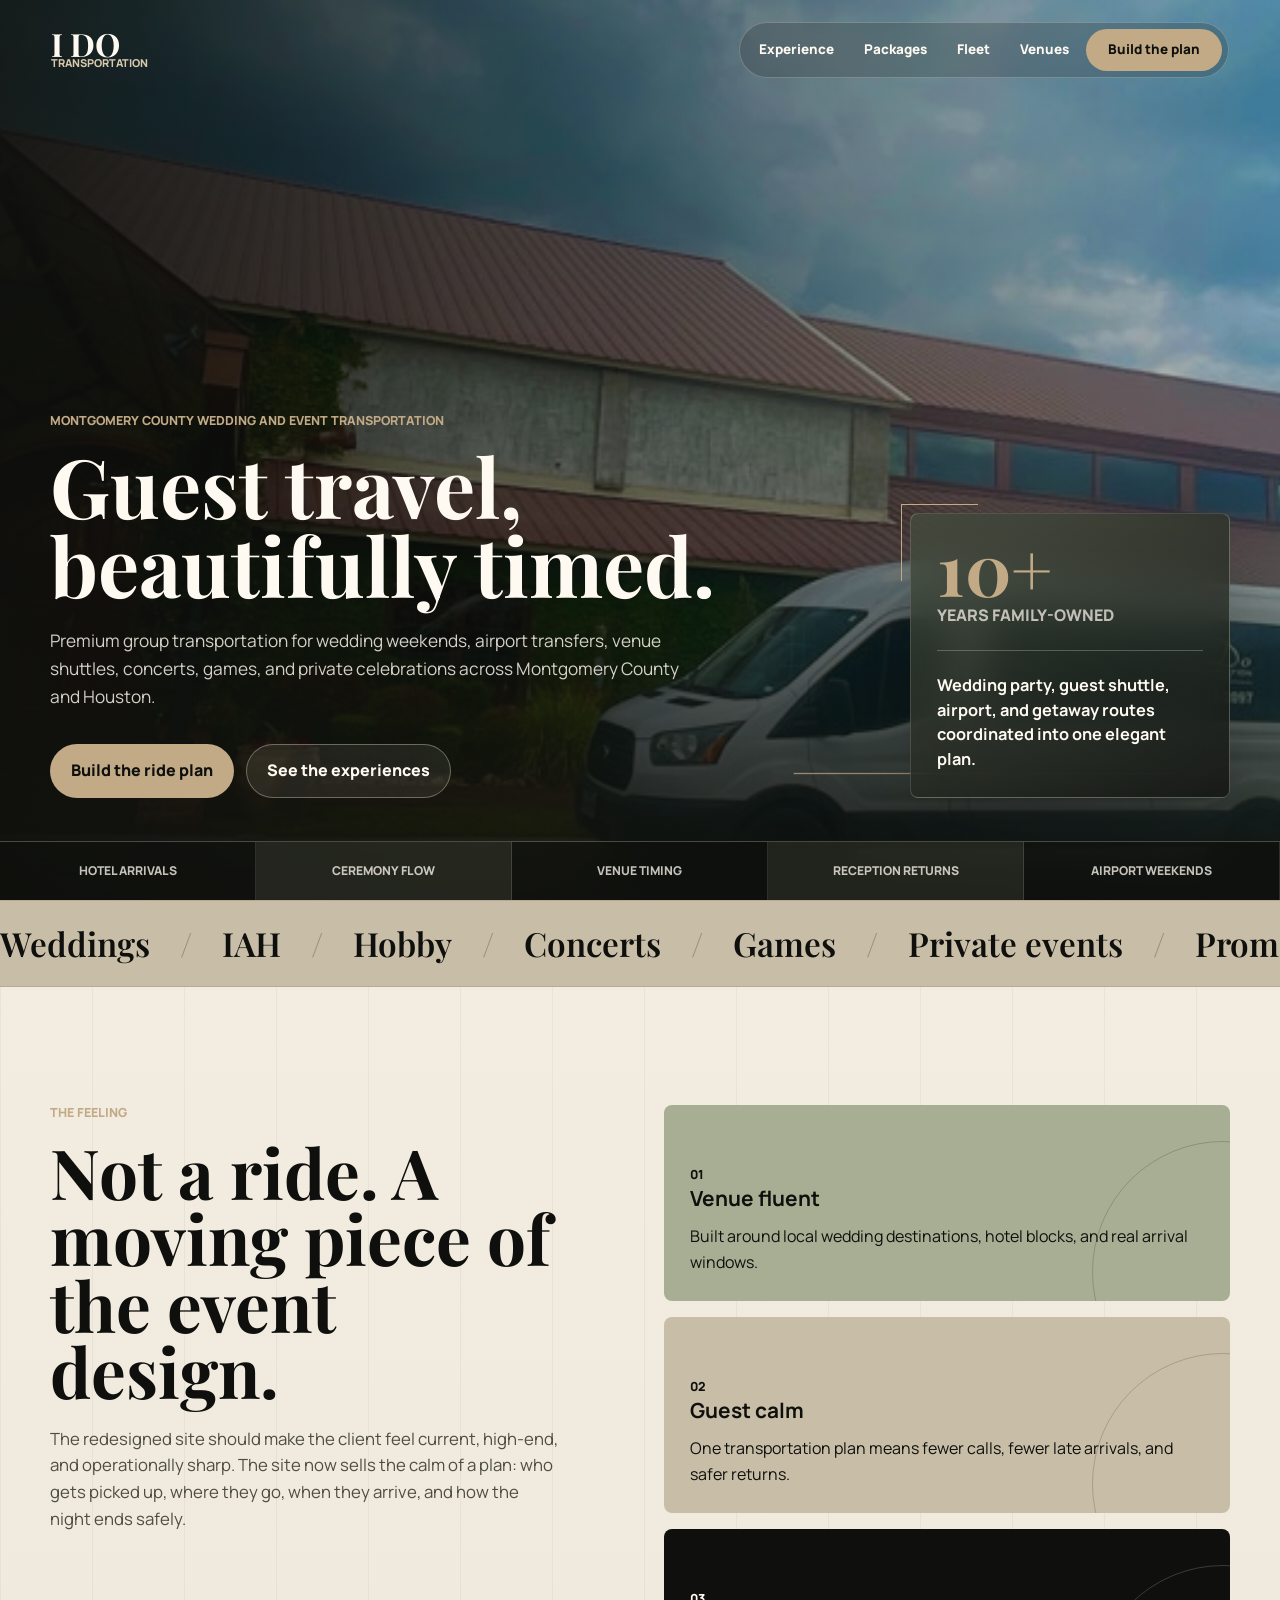
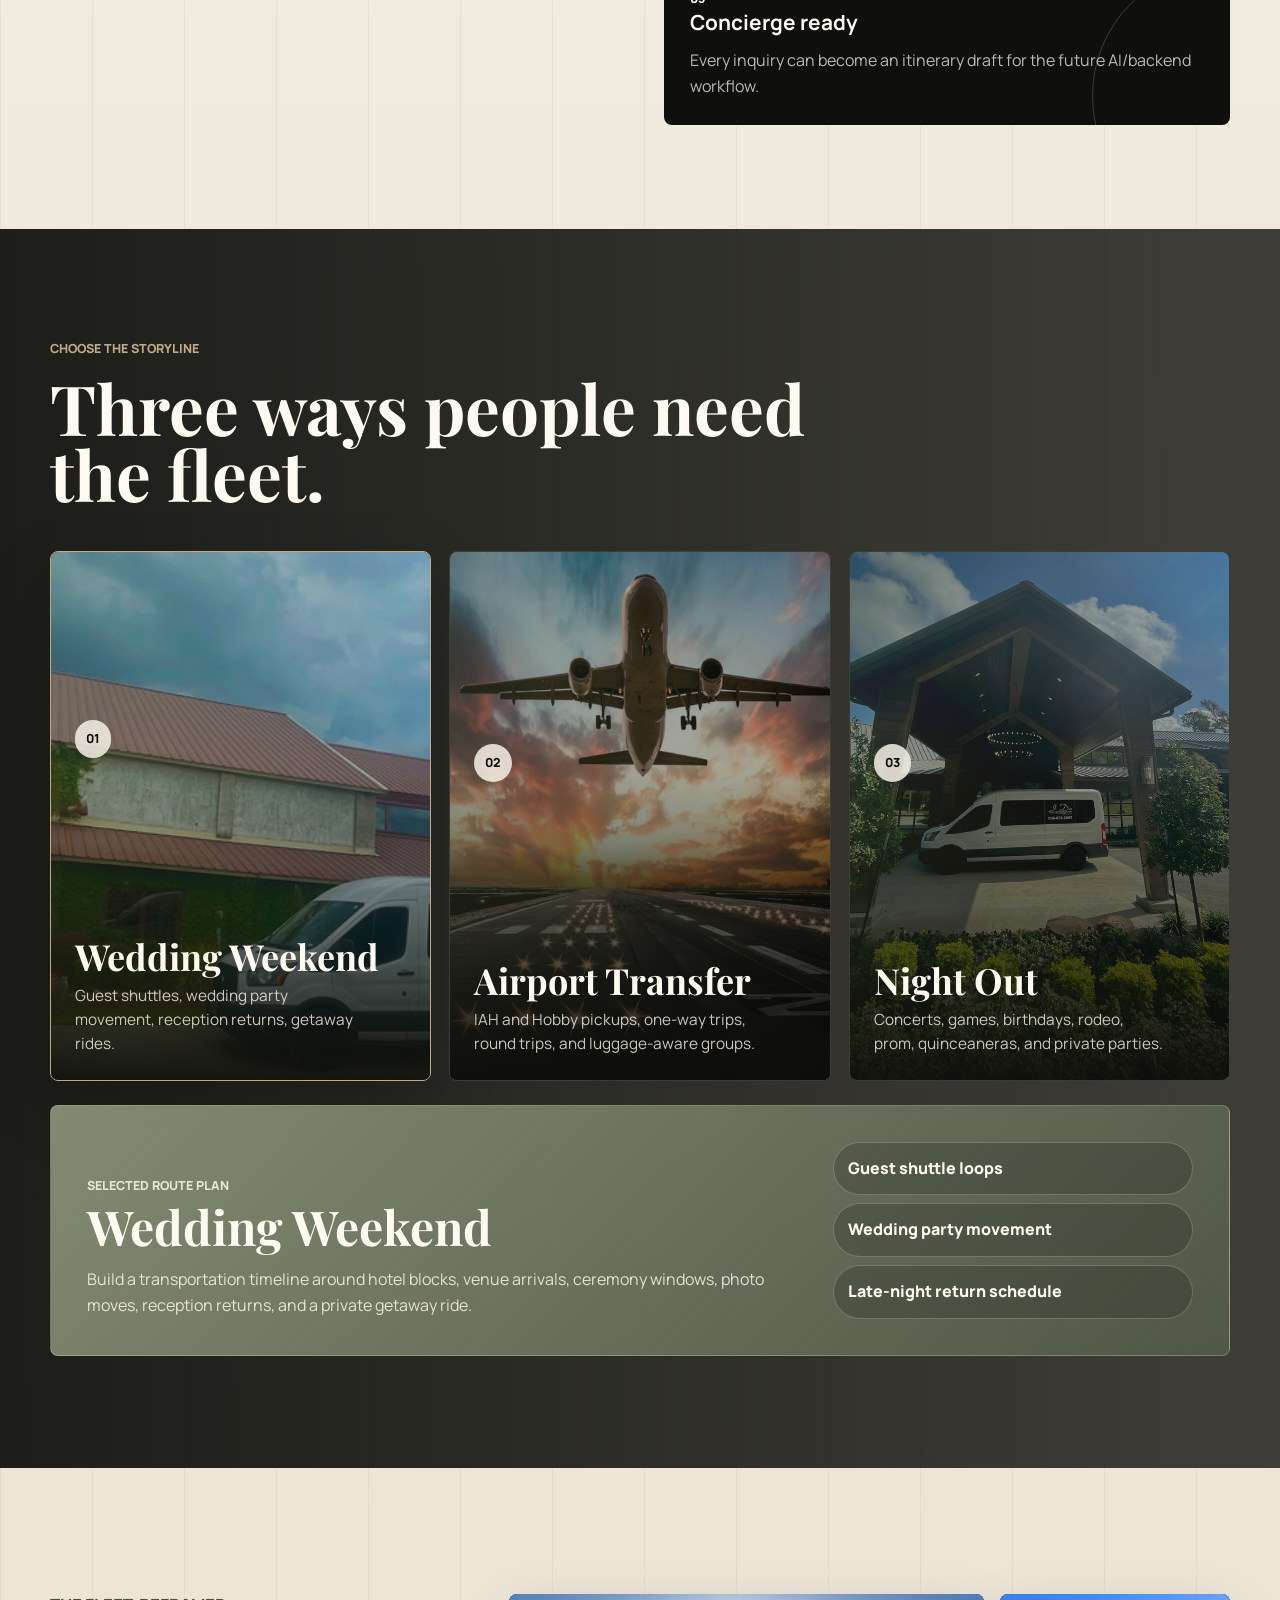
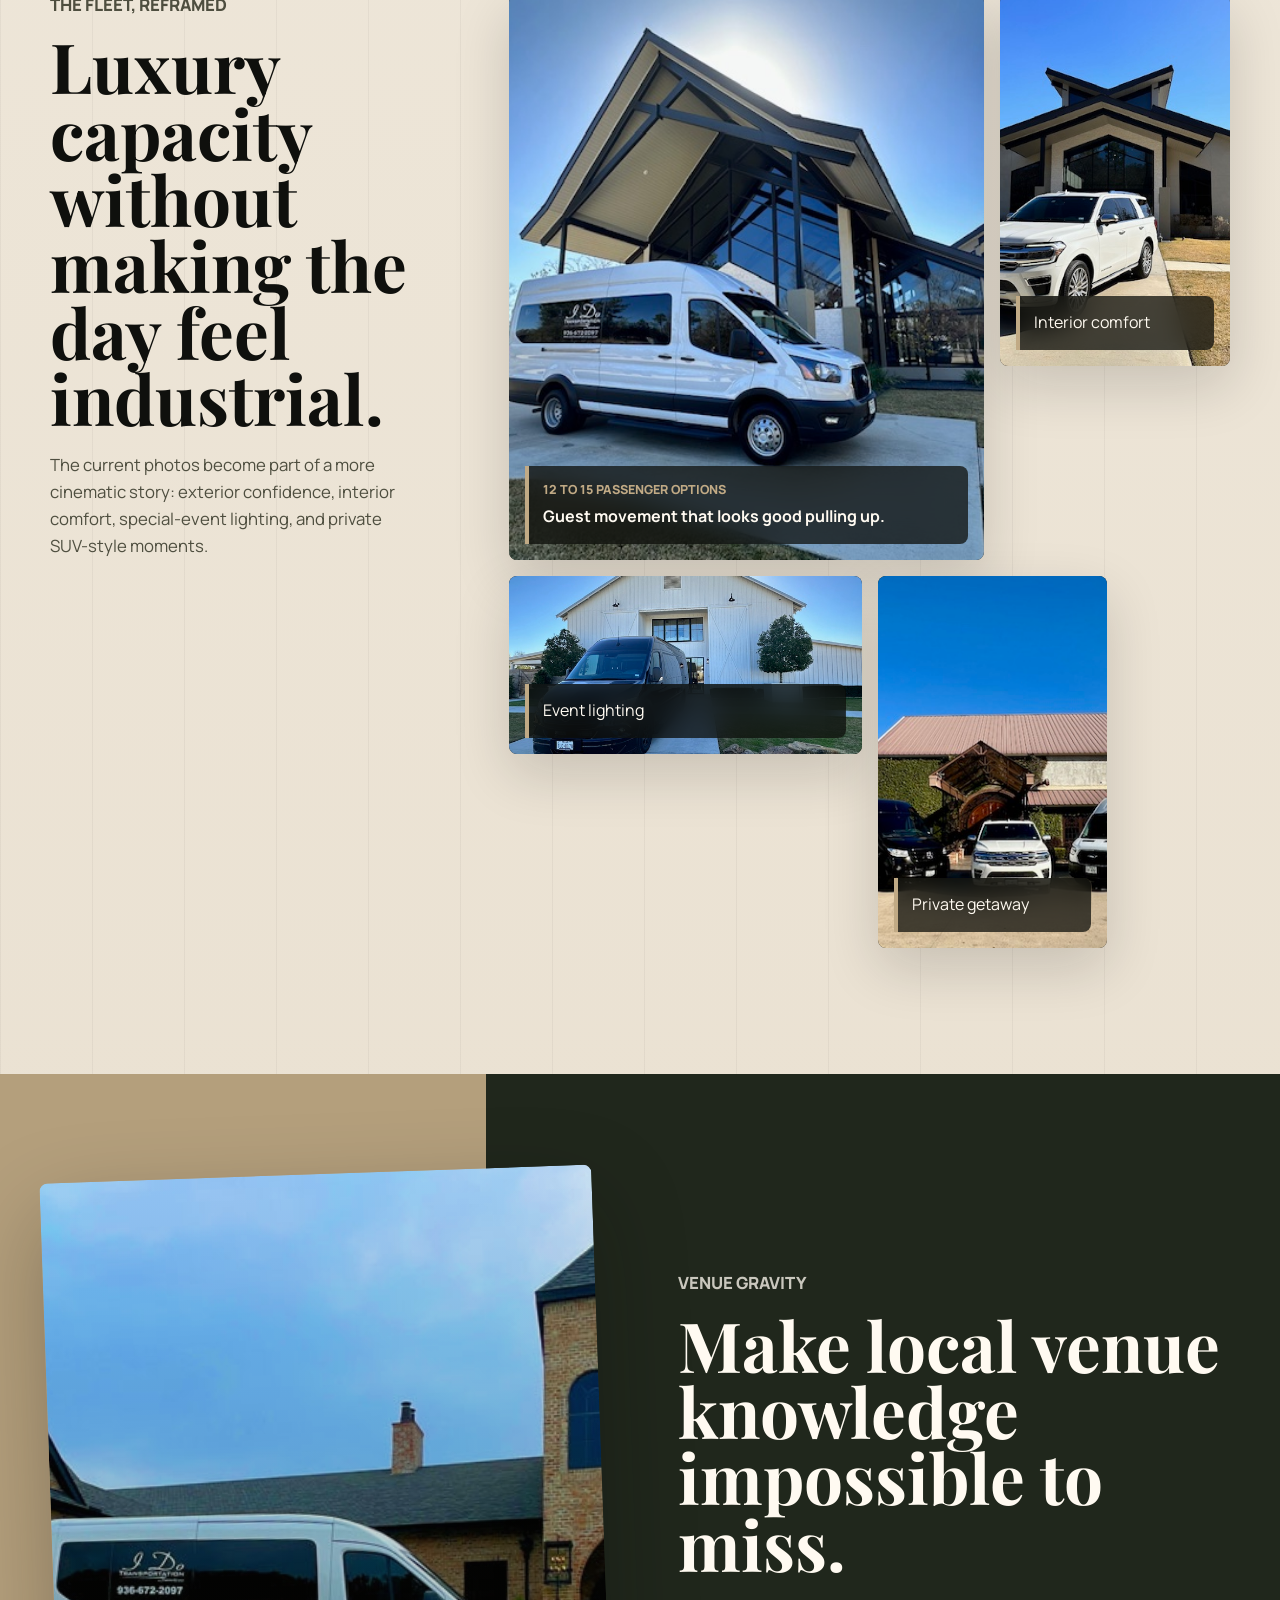
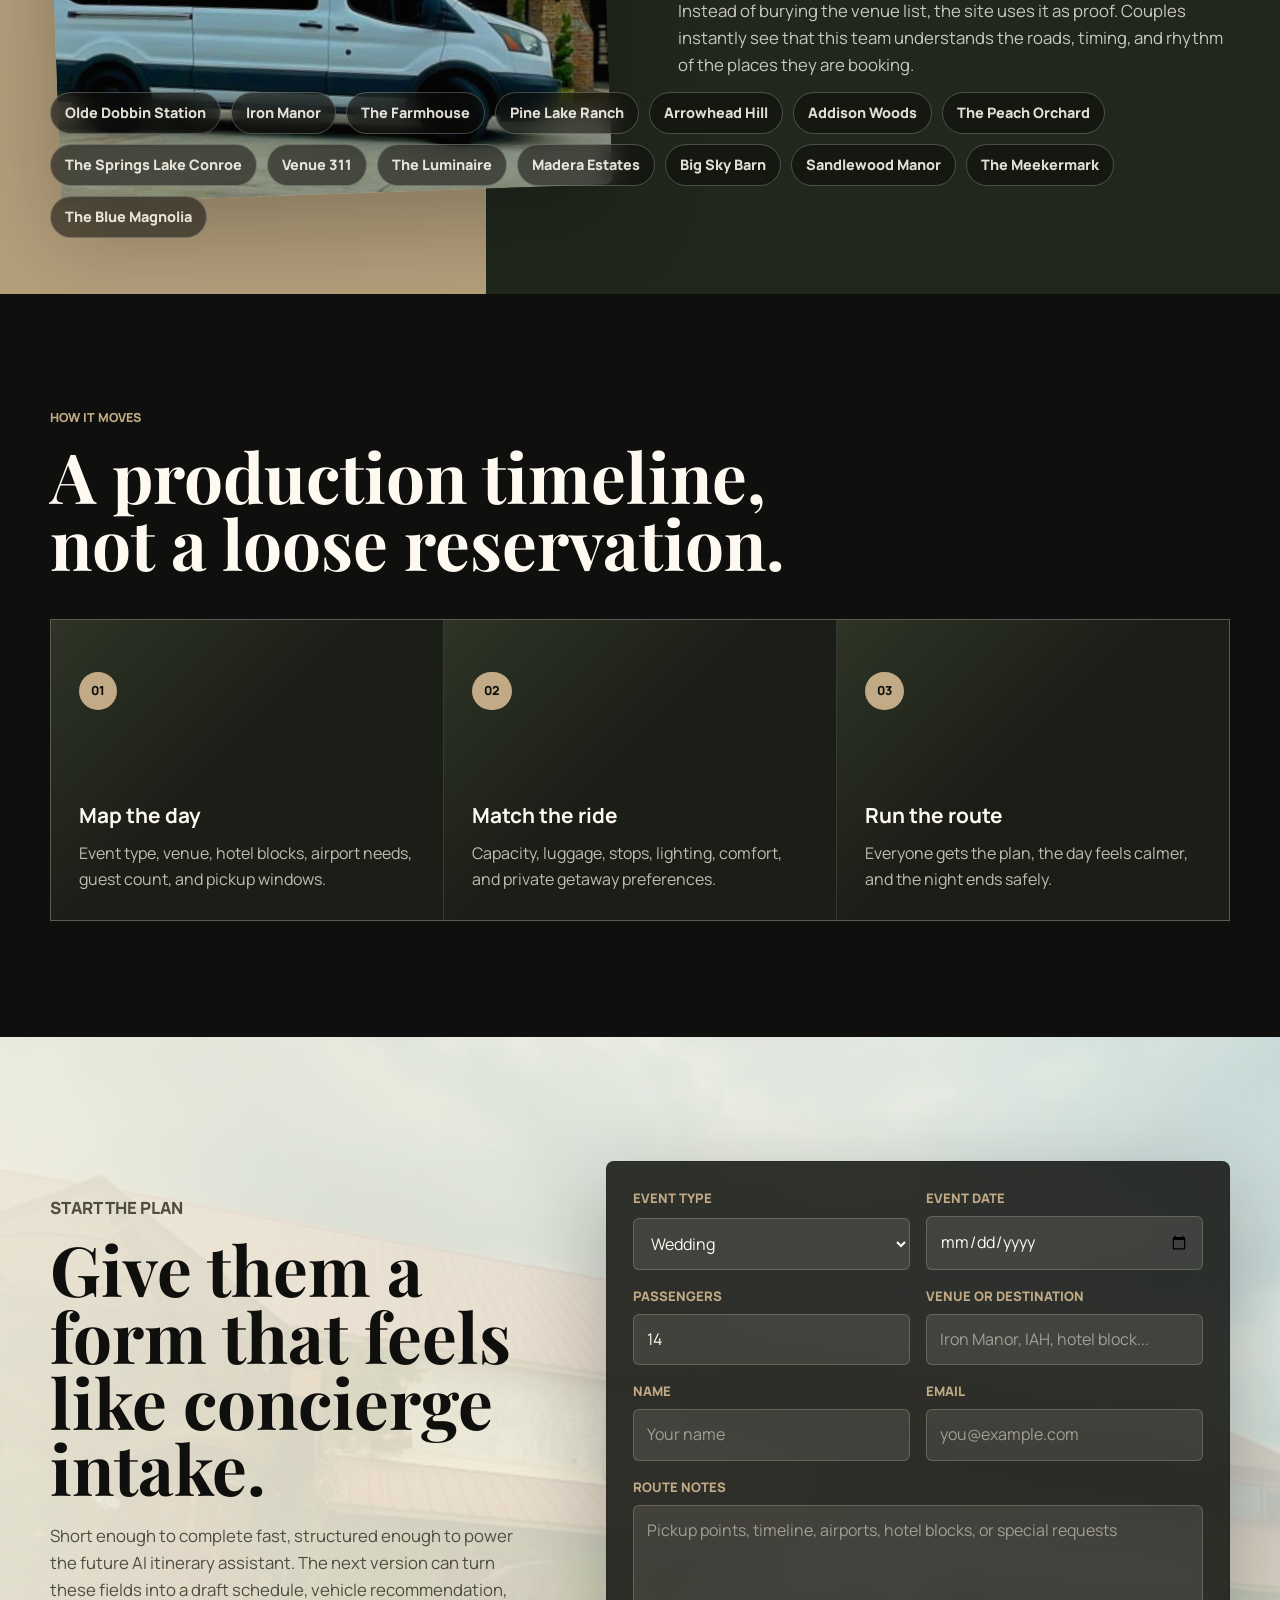
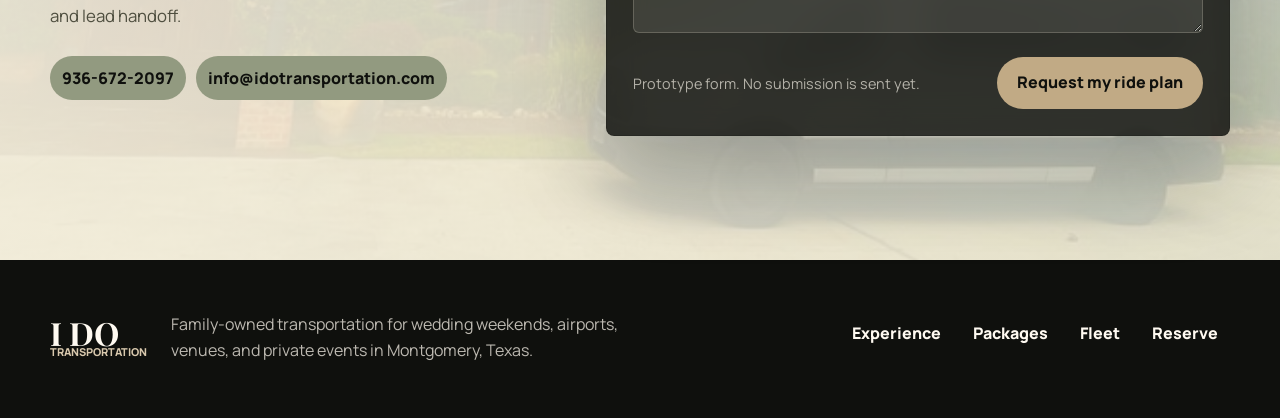
==== commit ffd60967: "Refine wedding editorial polish" ====
--- a/index.html
+++ b/index.html
@@ -11,7 +11,7 @@
     <link rel="preconnect" href="https://fonts.googleapis.com" />
     <link rel="preconnect" href="https://fonts.gstatic.com" crossorigin />
     <link
-      href="https://fonts.googleapis.com/css2?family=Cormorant+Garamond:wght@500;600;700&family=Manrope:wght@400;500;600;700;800&display=swap"
+      href="https://fonts.googleapis.com/css2?family=Manrope:wght@400;500;600;700;800&family=Playfair+Display:wght@500;600;700&display=swap"
       rel="stylesheet"
     />
     <link rel="stylesheet" href="styles.css" />
@@ -64,7 +64,7 @@
           <div class="hero-grid">
             <div class="hero-copy">
               <p class="eyebrow">Montgomery County wedding and event transportation</p>
-              <h1 id="hero-title">Every guest arrives like the day was choreographed.</h1>
+              <h1 id="hero-title">Guest travel, beautifully timed.</h1>
               <p>
                 Premium group transportation for wedding weekends, airport transfers, venue shuttles,
                 concerts, games, and private celebrations across Montgomery County and Houston.
@@ -79,17 +79,17 @@
               <span class="card-number">10+</span>
               <p>years family-owned</p>
               <div class="director-line"></div>
-              <strong>Wedding party, guest shuttle, airport, and getaway routes coordinated into one calm plan.</strong>
+                <strong>Wedding party, guest shuttle, airport, and getaway routes coordinated into one elegant plan.</strong>
             </aside>
           </div>
         </div>
 
         <div class="arrival-ribbon" aria-label="Transportation moments">
-          <span>Hotel pickup</span>
-          <span>Ceremony shuttle</span>
-          <span>Photo route</span>
-          <span>Reception return</span>
-          <span>Airport transfer</span>
+          <span>Hotel arrivals</span>
+          <span>Ceremony flow</span>
+          <span>Venue timing</span>
+          <span>Reception returns</span>
+          <span>Airport weekends</span>
         </div>
       </section>
 
@@ -154,7 +154,7 @@
         <div class="package-stage" data-package-grid>
           <button class="package-feature is-selected" type="button" data-package="wedding" data-reveal>
             <span class="package-index">01</span>
-            <img src="assets/img/wedding-transportation.jpg" alt="Wedding transportation van by a venue" />
+            <img src="assets/img/venue-olde-dobbin.jpg" alt="Wedding transportation van at Olde Dobbin Station" />
             <strong>Wedding Weekend</strong>
             <small>Guest shuttles, wedding party movement, reception returns, getaway rides.</small>
           </button>
--- a/styles.css
+++ b/styles.css
@@ -1,16 +1,16 @@
-@import url("https://fonts.googleapis.com/css2?family=Cormorant+Garamond:wght@500;600;700&family=Manrope:wght@400;500;600;700;800&display=swap");
+@import url("https://fonts.googleapis.com/css2?family=Manrope:wght@400;500;600;700;800&family=Playfair+Display:wght@500;600;700&display=swap");
 
 :root {
-  --ink: #0d0e0a;
-  --ink-soft: #1b1d15;
-  --ivory: #f6f0df;
-  --ivory-deep: #e7dcc4;
-  --champagne: #d7a64d;
-  --champagne-deep: #9e6e24;
-  --sage: #87986a;
-  --sage-dark: #465438;
-  --sage-ink: #202916;
-  --white: #fffaf0;
+  --ink: #0f100d;
+  --ink-soft: #1b1e17;
+  --ivory: #f4efe5;
+  --ivory-deep: #e5dac8;
+  --champagne: #c1aa85;
+  --champagne-deep: #846f54;
+  --sage: #929a80;
+  --sage-dark: #555f4c;
+  --sage-ink: #20271c;
+  --white: #fffaf1;
   --mist: rgba(246, 240, 223, 0.72);
   --line-dark: rgba(246, 240, 223, 0.18);
   --line-light: rgba(13, 14, 10, 0.15);
@@ -81,22 +81,22 @@
 
 h1,
 h2 {
-  font-family: "Cormorant Garamond", Georgia, serif;
+  font-family: "Playfair Display", Georgia, serif;
   font-weight: 700;
-  line-height: 0.92;
+  line-height: 0.96;
 }
 
 h1 {
-  max-width: 1040px;
-  margin-bottom: 28px;
-  color: var(--white);
-  font-size: clamp(4.3rem, 7vw, 8.4rem);
+  max-width: 880px;
+  margin-bottom: 24px;
+  color: var(--white);
+  font-size: clamp(4rem, 6.4vw, 7.4rem);
   letter-spacing: 0;
 }
 
 h2 {
   margin-bottom: 22px;
-  font-size: clamp(3.2rem, 6vw, 6.9rem);
+  font-size: clamp(3rem, 5.4vw, 6.2rem);
   letter-spacing: 0;
 }
 
@@ -126,7 +126,7 @@
 
 .site-header {
   position: fixed;
-  top: 24px;
+  top: 22px;
   left: clamp(16px, 4vw, 56px);
   right: clamp(16px, 4vw, 56px);
   z-index: 50;
@@ -144,10 +144,10 @@
 }
 
 .site-header.is-scrolled .wordmark {
-  padding: 9px 14px;
+  padding: 9px 13px;
   border-radius: 999px;
-  background: rgba(246, 240, 223, 0.84);
-  box-shadow: 0 18px 56px rgba(13, 14, 10, 0.14);
+  background: rgba(244, 239, 229, 0.86);
+  box-shadow: 0 18px 50px rgba(13, 14, 10, 0.12);
 }
 
 .wordmark {
@@ -162,14 +162,14 @@
 .wordmark span {
   display: block;
   color: inherit;
-  font-family: "Cormorant Garamond", Georgia, serif;
-  font-size: 2.15rem;
+  font-family: "Playfair Display", Georgia, serif;
+  font-size: 2rem;
   font-weight: 700;
-  line-height: 0.78;
+  line-height: 0.82;
 }
 
 .wordmark small {
-  color: var(--champagne);
+  color: #d8c8ad;
   font-size: 0.68rem;
   font-weight: 800;
   line-height: 1;
@@ -180,12 +180,12 @@
   justify-self: end;
   display: flex;
   align-items: center;
-  gap: 8px;
-  padding: 7px;
-  border: 1px solid rgba(246, 240, 223, 0.28);
+  gap: 4px;
+  padding: 6px;
+  border: 1px solid rgba(244, 239, 229, 0.24);
   border-radius: 999px;
-  background: rgba(13, 14, 10, 0.24);
-  backdrop-filter: blur(18px);
+  background: rgba(15, 16, 13, 0.18);
+  backdrop-filter: blur(22px);
 }
 
 .site-header.is-scrolled .site-nav {
@@ -199,17 +199,17 @@
   display: inline-flex;
   align-items: center;
   justify-content: center;
-  padding: 9px 14px;
+  padding: 9px 13px;
   border-radius: 999px;
   color: inherit;
-  font-size: 0.88rem;
+  font-size: 0.84rem;
   font-weight: 800;
   text-decoration: none;
   transition: background 180ms ease, color 180ms ease, transform 180ms ease;
 }
 
 .site-nav a:hover {
-  background: rgba(215, 166, 77, 0.22);
+  background: rgba(193, 170, 133, 0.18);
 }
 
 .site-nav .nav-cta {
@@ -219,7 +219,7 @@
 }
 
 .site-nav .nav-cta:hover {
-  background: #e8ba67;
+  background: #d4bea0;
   transform: translateY(-1px);
 }
 
@@ -266,7 +266,6 @@
   background: var(--ink);
 }
 
-.hero::before,
 .hero::after {
   content: "";
   position: absolute;
@@ -274,20 +273,14 @@
   pointer-events: none;
 }
 
-.hero::before {
-  inset: 0 auto 0 0;
-  width: clamp(80px, 17vw, 260px);
-  background: linear-gradient(180deg, rgba(135, 152, 106, 0.9), rgba(70, 84, 56, 0.74));
-  mix-blend-mode: multiply;
-}
-
 .hero::after {
-  right: 6vw;
-  bottom: 12vh;
-  width: 34vw;
+  right: 8vw;
+  bottom: 14vh;
+  width: 30vw;
   height: 1px;
   background: var(--champagne);
-  box-shadow: 0 0 0 1px rgba(215, 166, 77, 0.24);
+  opacity: 0.72;
+  box-shadow: 0 0 0 1px rgba(193, 170, 133, 0.16);
   animation: lineDrift 6s ease-in-out infinite;
 }
 
@@ -316,9 +309,9 @@
 .hero-wash {
   z-index: 1;
   background:
-    radial-gradient(circle at 78% 28%, rgba(215, 166, 77, 0.32), transparent 30%),
-    linear-gradient(90deg, rgba(13, 14, 10, 0.96), rgba(13, 14, 10, 0.64) 45%, rgba(13, 14, 10, 0.22)),
-    linear-gradient(0deg, rgba(13, 14, 10, 0.9), rgba(13, 14, 10, 0.06) 46%);
+    radial-gradient(circle at 78% 24%, rgba(193, 170, 133, 0.18), transparent 32%),
+    linear-gradient(90deg, rgba(15, 16, 13, 0.92), rgba(15, 16, 13, 0.56) 44%, rgba(15, 16, 13, 0.18)),
+    linear-gradient(0deg, rgba(15, 16, 13, 0.9), rgba(15, 16, 13, 0.06) 50%);
 }
 
 .hero-inner {
@@ -329,7 +322,7 @@
   display: grid;
   align-content: end;
   margin: 0 auto;
-  padding: 150px 0 96px;
+  padding: 146px 0 102px;
 }
 
 .scene-label {
@@ -338,8 +331,8 @@
 
 .hero-grid {
   display: grid;
-  grid-template-columns: minmax(0, 1fr) 300px;
-  gap: clamp(34px, 6vw, 86px);
+  grid-template-columns: minmax(0, 1fr) 320px;
+  gap: clamp(34px, 7vw, 96px);
   align-items: end;
 }
 
@@ -358,10 +351,10 @@
 }
 
 .hero-copy p:not(.eyebrow) {
-  max-width: 700px;
+  max-width: 660px;
   margin-bottom: 34px;
   color: rgba(255, 250, 240, 0.82);
-  font-size: 1.14rem;
+  font-size: 1.08rem;
 }
 
 .hero-actions {
@@ -395,7 +388,7 @@
 }
 
 .button-primary:hover {
-  background: #e8ba67;
+  background: #d4bea0;
 }
 
 .button-ghost {
@@ -410,12 +403,12 @@
 
 .director-card {
   position: relative;
-  padding: 24px;
-  border: 1px solid rgba(246, 240, 223, 0.26);
+  padding: 26px;
+  border: 1px solid rgba(244, 239, 229, 0.22);
   border-radius: var(--radius);
   background:
-    linear-gradient(150deg, rgba(135, 152, 106, 0.42), rgba(13, 14, 10, 0.56)),
-    rgba(13, 14, 10, 0.46);
+    linear-gradient(150deg, rgba(85, 95, 76, 0.6), rgba(15, 16, 13, 0.58)),
+    rgba(15, 16, 13, 0.46);
   color: var(--white);
   box-shadow: var(--shadow);
   backdrop-filter: blur(18px);
@@ -427,15 +420,15 @@
   inset: -10px auto auto -10px;
   width: 76px;
   height: 76px;
-  border-top: 2px solid var(--champagne);
-  border-left: 2px solid var(--champagne);
+  border-top: 1px solid var(--champagne);
+  border-left: 1px solid var(--champagne);
 }
 
 .card-number {
   display: block;
   color: var(--champagne);
-  font-family: "Cormorant Garamond", Georgia, serif;
-  font-size: 5rem;
+  font-family: "Playfair Display", Georgia, serif;
+  font-size: 4.5rem;
   font-weight: 700;
   line-height: 0.76;
 }
@@ -469,31 +462,32 @@
   display: grid;
   grid-template-columns: repeat(5, 1fr);
   border-top: 1px solid rgba(246, 240, 223, 0.25);
-  background: rgba(13, 14, 10, 0.7);
+  background: rgba(15, 16, 13, 0.58);
   color: var(--white);
   backdrop-filter: blur(18px);
 }
 
 .arrival-ribbon span {
-  min-height: 66px;
-  display: grid;
-  place-items: center;
+  min-height: 58px;
+  display: flex;
+  align-items: center;
+  justify-content: center;
   border-right: 1px solid rgba(246, 240, 223, 0.14);
-  color: rgba(255, 250, 240, 0.82);
-  font-size: 0.82rem;
+  color: rgba(255, 250, 240, 0.76);
+  font-size: 0.76rem;
   font-weight: 800;
   text-transform: uppercase;
 }
 
 .arrival-ribbon span:nth-child(2n) {
-  background: rgba(135, 152, 106, 0.18);
+  background: rgba(146, 154, 128, 0.14);
 }
 
 .cinema-strip {
   overflow: hidden;
   border-top: 1px solid rgba(13, 14, 10, 0.1);
   border-bottom: 1px solid rgba(13, 14, 10, 0.1);
-  background: var(--champagne);
+  background: #c8bda7;
   color: var(--ink);
 }
 
@@ -503,20 +497,20 @@
   gap: 30px;
   align-items: center;
   padding: 16px 0;
-  animation: marquee 28s linear infinite;
+  animation: marquee 34s linear infinite;
 }
 
 .strip-track span {
-  font-family: "Cormorant Garamond", Georgia, serif;
-  font-size: clamp(1.55rem, 3vw, 3rem);
-  font-weight: 700;
+  font-family: "Playfair Display", Georgia, serif;
+  font-size: clamp(1.35rem, 2.6vw, 2.55rem);
+  font-weight: 600;
   white-space: nowrap;
 }
 
 .strip-track span::after {
   content: "/";
   margin-left: 30px;
-  color: rgba(13, 14, 10, 0.35);
+  color: rgba(13, 14, 10, 0.24);
 }
 
 .experience {
@@ -525,7 +519,7 @@
   gap: clamp(40px, 8vw, 110px);
   width: min(var(--content), calc(100% - 40px));
   margin: 0 auto;
-  padding: 126px 0 100px;
+  padding: 118px 0 104px;
 }
 
 .experience-copy p:not(.eyebrow),
@@ -543,7 +537,7 @@
 
 .tone-card {
   position: relative;
-  min-height: 210px;
+  min-height: 196px;
   display: grid;
   align-content: end;
   padding: 26px;
@@ -580,12 +574,12 @@
 }
 
 .tone-card.sage {
-  background: var(--sage);
+  background: #a7ae93;
   color: var(--ink);
 }
 
 .tone-card.champagne {
-  background: var(--champagne);
+  background: #c8bda7;
   color: var(--ink);
 }
 
@@ -625,7 +619,7 @@
 
 .package-feature {
   position: relative;
-  min-height: 560px;
+  min-height: 530px;
   display: grid;
   align-content: end;
   border: 1px solid rgba(246, 240, 223, 0.2);
@@ -661,8 +655,8 @@
 .package-feature:hover,
 .package-feature.is-selected {
   border-color: var(--champagne);
-  box-shadow: 0 30px 70px rgba(0, 0, 0, 0.28);
-  transform: translateY(-6px);
+  box-shadow: 0 26px 64px rgba(0, 0, 0, 0.24);
+  transform: translateY(-4px);
 }
 
 .package-feature:hover img,
@@ -681,15 +675,15 @@
   margin-bottom: 180px;
   padding: 9px 11px;
   border-radius: 999px;
-  background: var(--champagne);
+  background: rgba(244, 239, 229, 0.86);
   color: var(--ink);
 }
 
 .package-feature strong {
   display: block;
   margin-bottom: 10px;
-  font-family: "Cormorant Garamond", Georgia, serif;
-  font-size: 2.4rem;
+  font-family: "Playfair Display", Georgia, serif;
+  font-size: 2.25rem;
   line-height: 1;
 }
 
@@ -709,13 +703,13 @@
   padding: 36px;
   border: 1px solid rgba(246, 240, 223, 0.22);
   border-radius: var(--radius);
-  background: linear-gradient(135deg, rgba(135, 152, 106, 0.88), rgba(70, 84, 56, 0.74));
+  background: linear-gradient(135deg, rgba(146, 154, 128, 0.88), rgba(85, 95, 76, 0.78));
   color: var(--white);
 }
 
 .planner-board h3 {
   margin-bottom: 10px;
-  font-family: "Cormorant Garamond", Georgia, serif;
+  font-family: "Playfair Display", Georgia, serif;
   font-size: 3rem;
 }
 
@@ -737,7 +731,7 @@
   padding: 13px 14px;
   border: 1px solid rgba(246, 240, 223, 0.24);
   border-radius: 999px;
-  background: rgba(13, 14, 10, 0.2);
+  background: rgba(15, 16, 13, 0.2);
   font-weight: 800;
 }
 
@@ -1047,9 +1041,9 @@
 .form-success {
   margin: 8px 0 0;
   padding: 14px;
-  border: 1px solid rgba(215, 166, 77, 0.5);
+  border: 1px solid rgba(193, 170, 133, 0.5);
   border-radius: 6px;
-  background: rgba(215, 166, 77, 0.14);
+  background: rgba(193, 170, 133, 0.14);
   color: var(--white);
   font-weight: 800;
 }
@@ -1224,10 +1218,6 @@
     justify-content: center;
   }
 
-  .hero::before {
-    width: 32px;
-  }
-
   .hero::after,
   .scene-label {
     display: none;
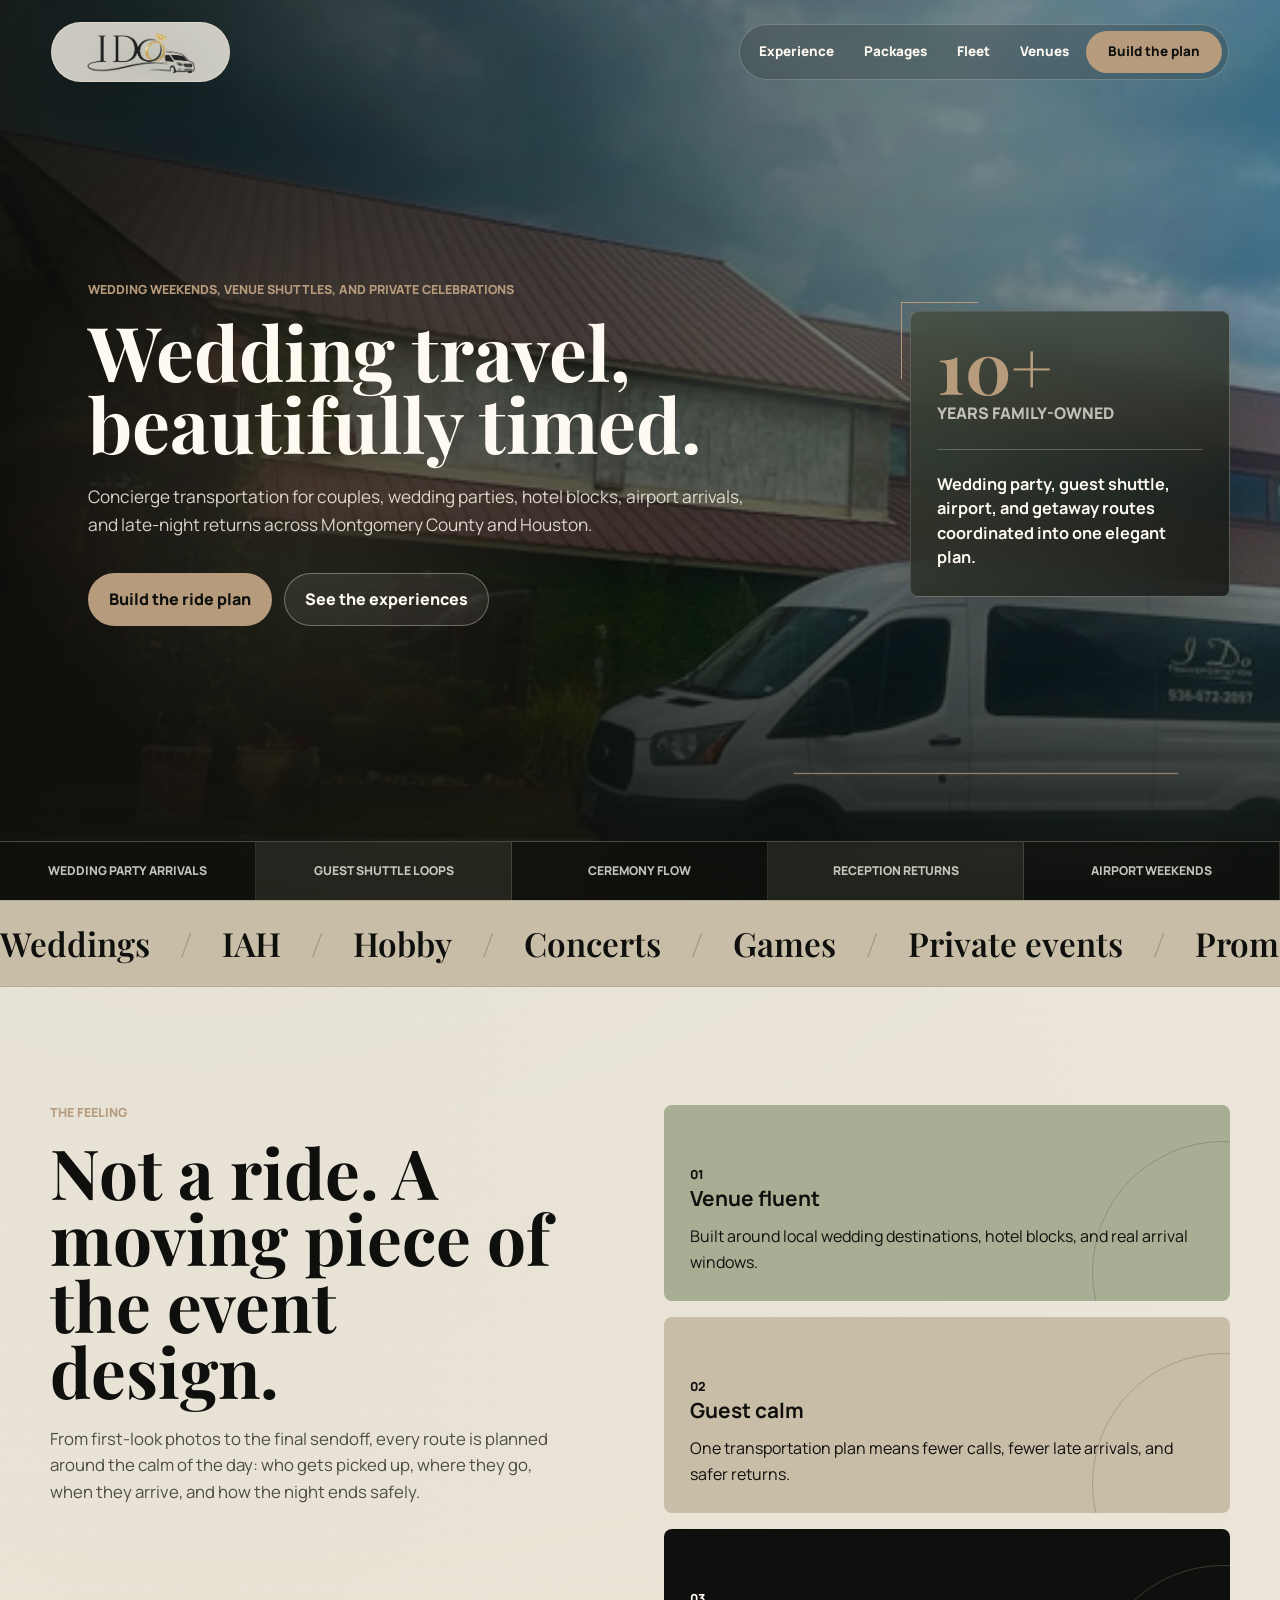
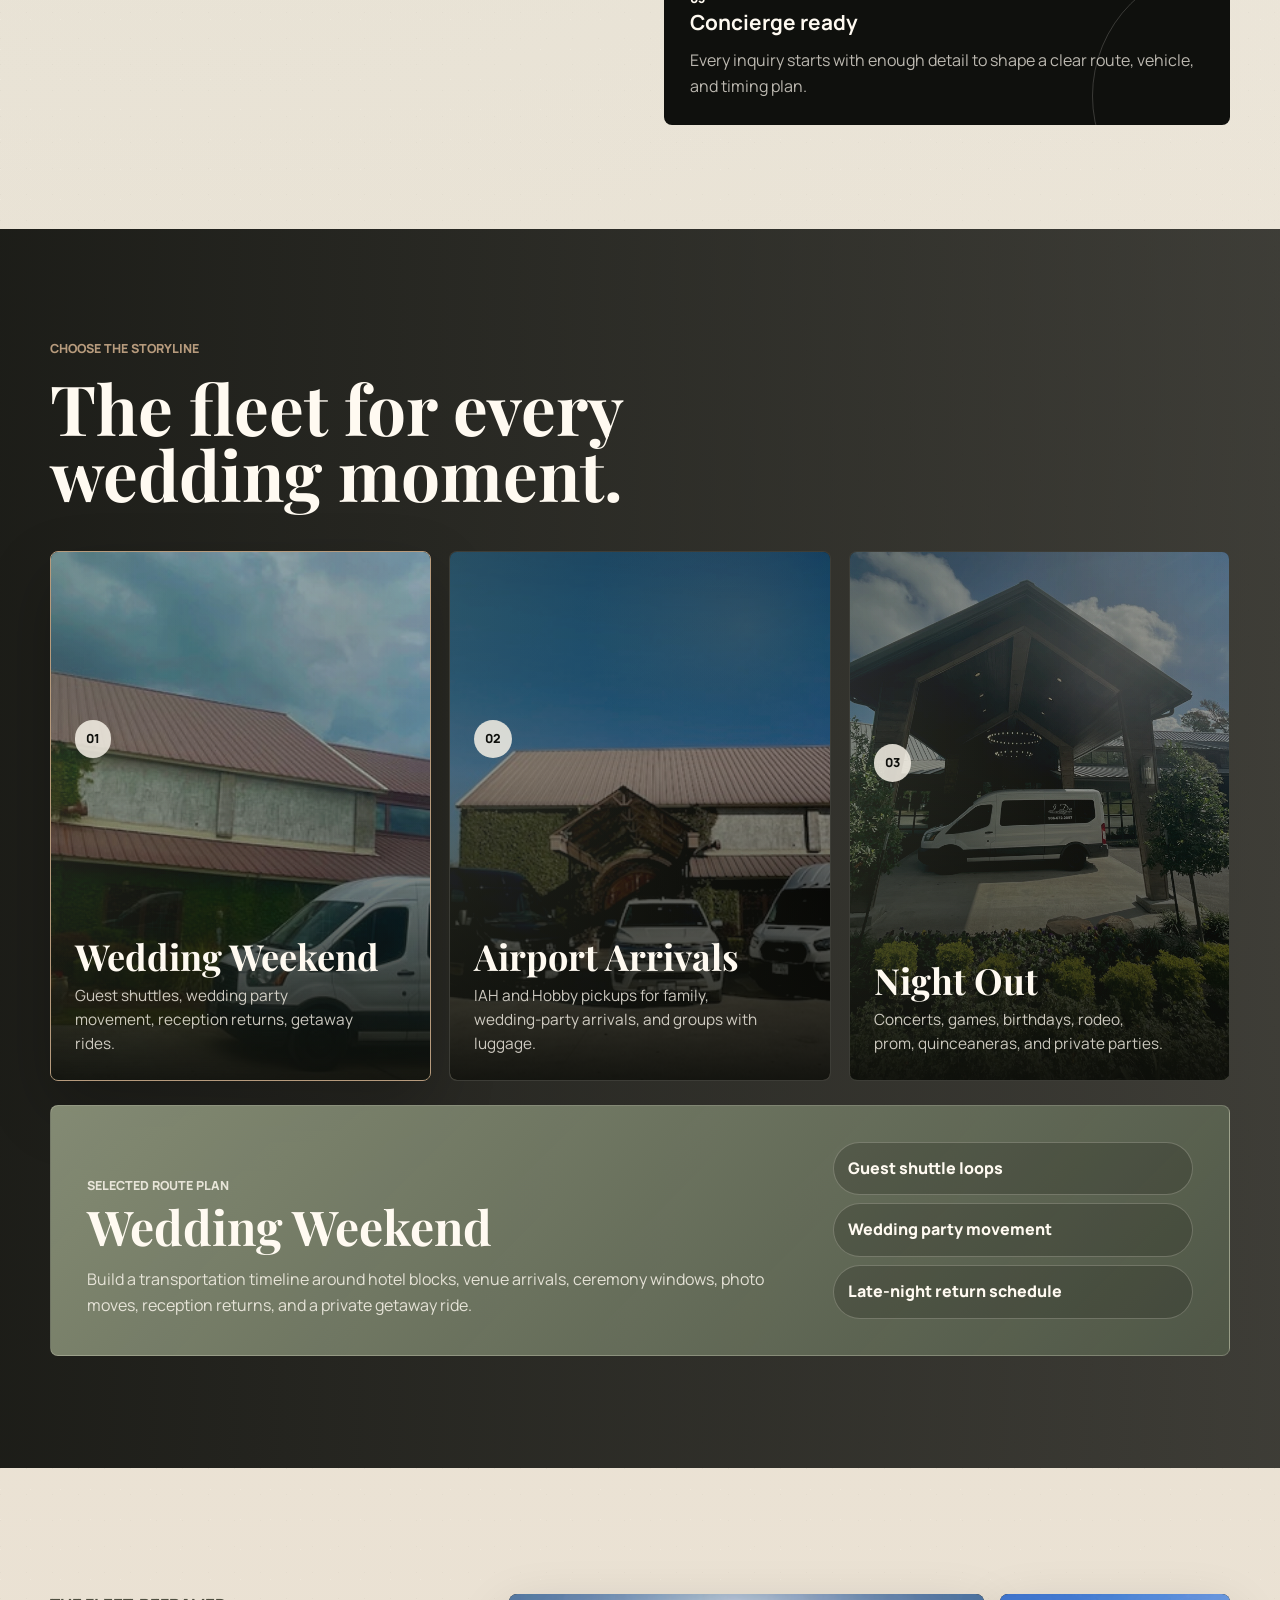
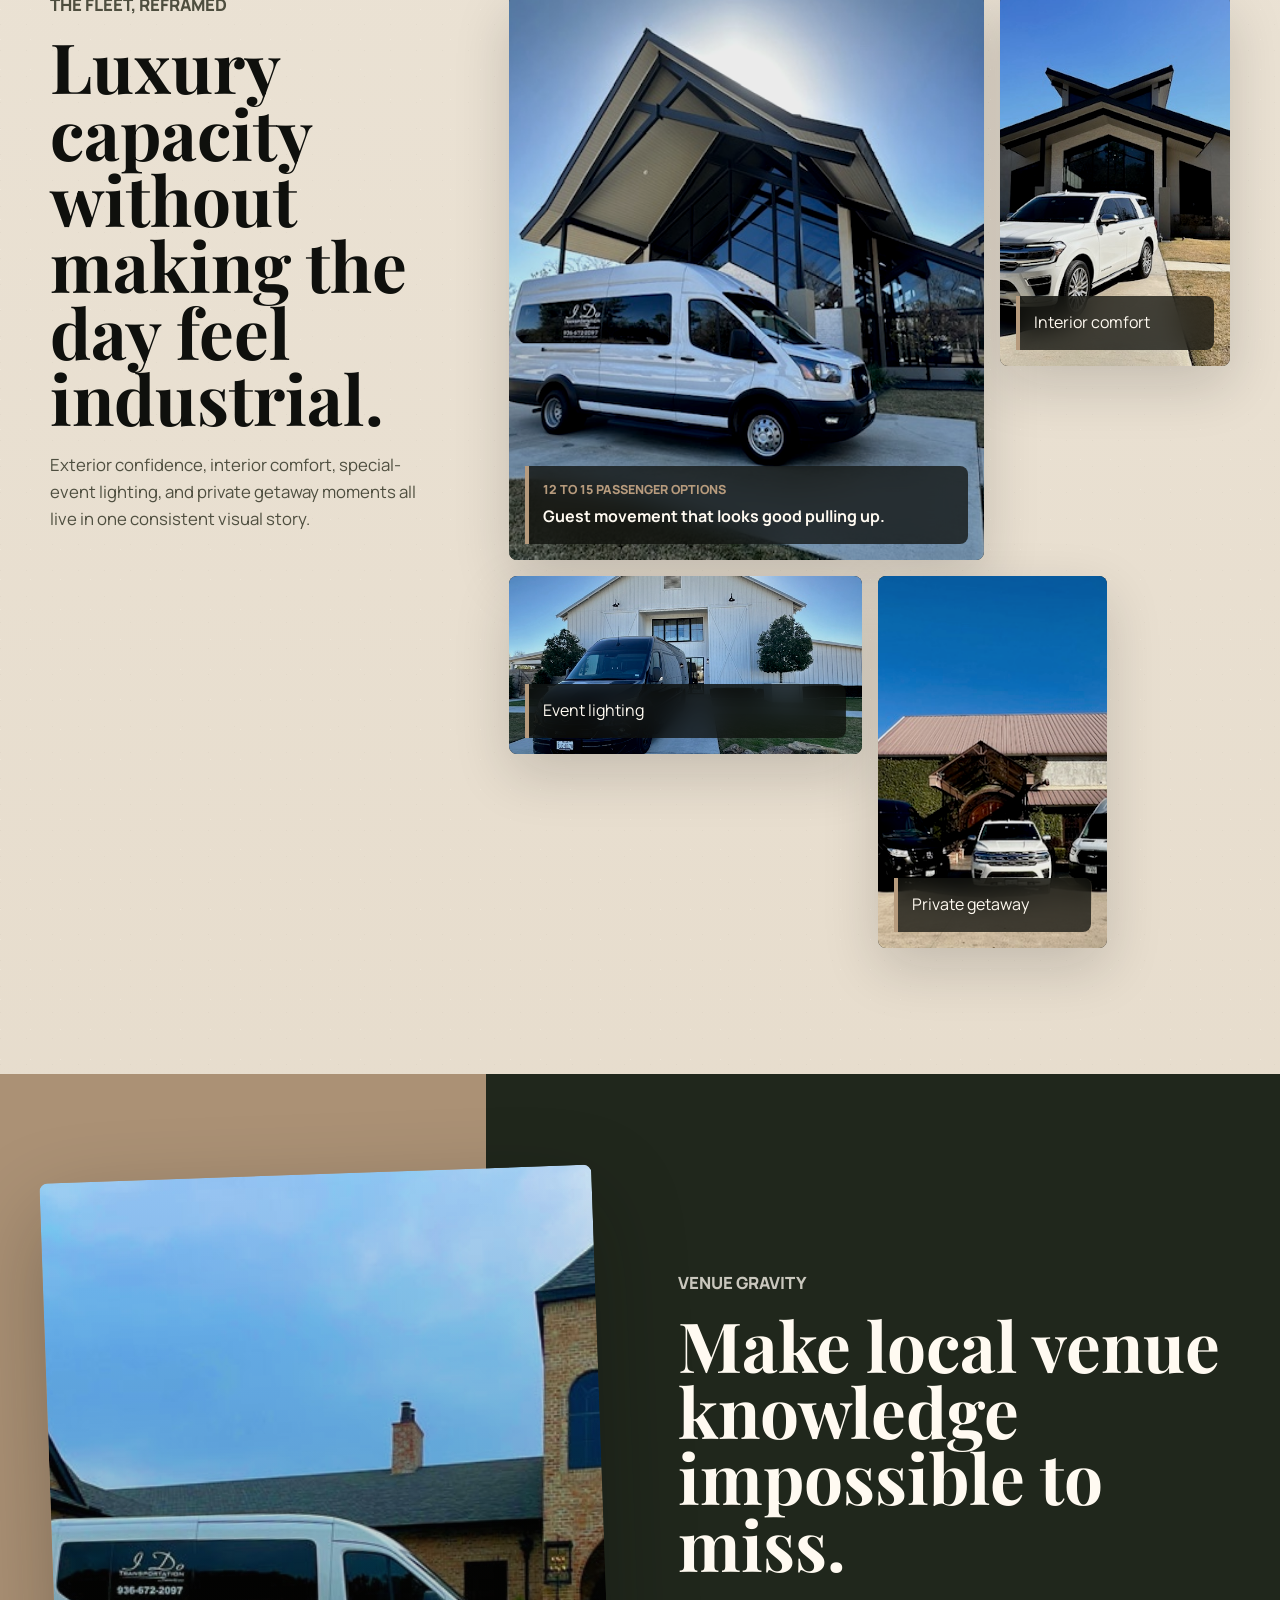
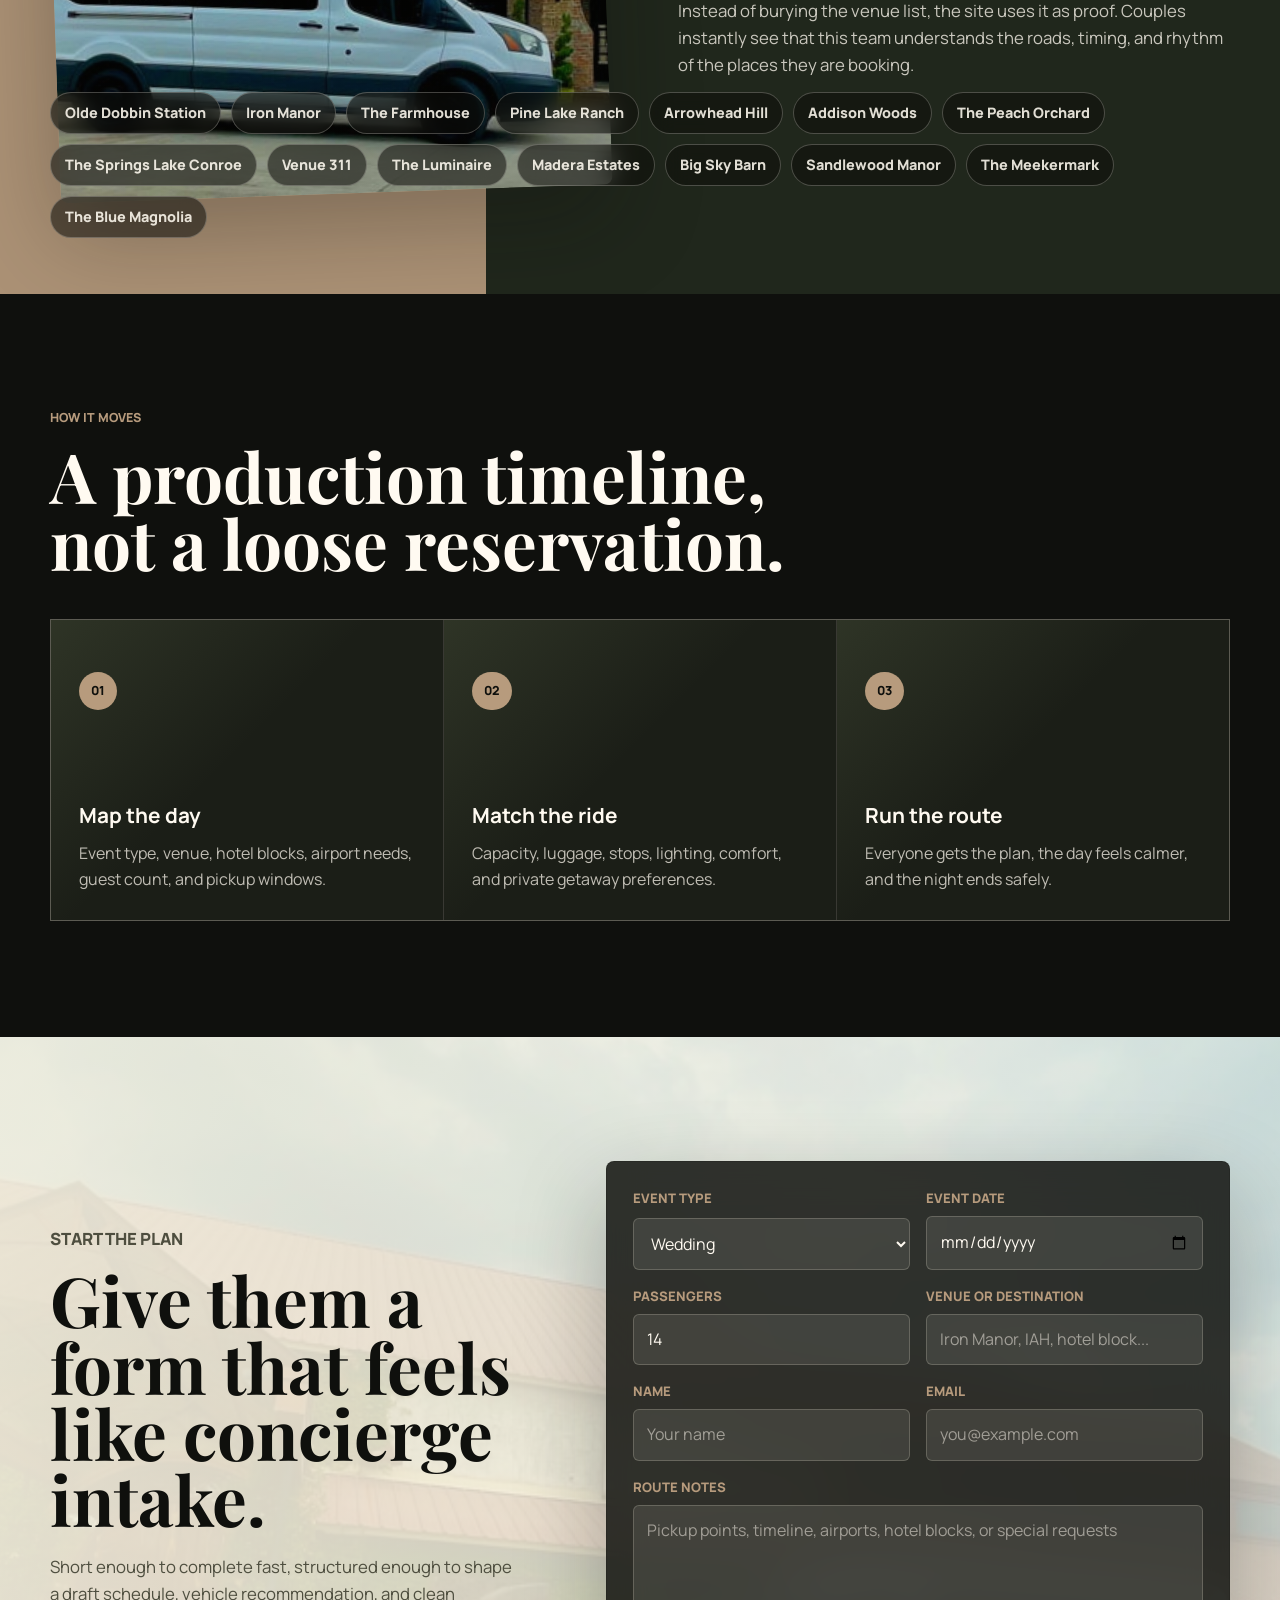
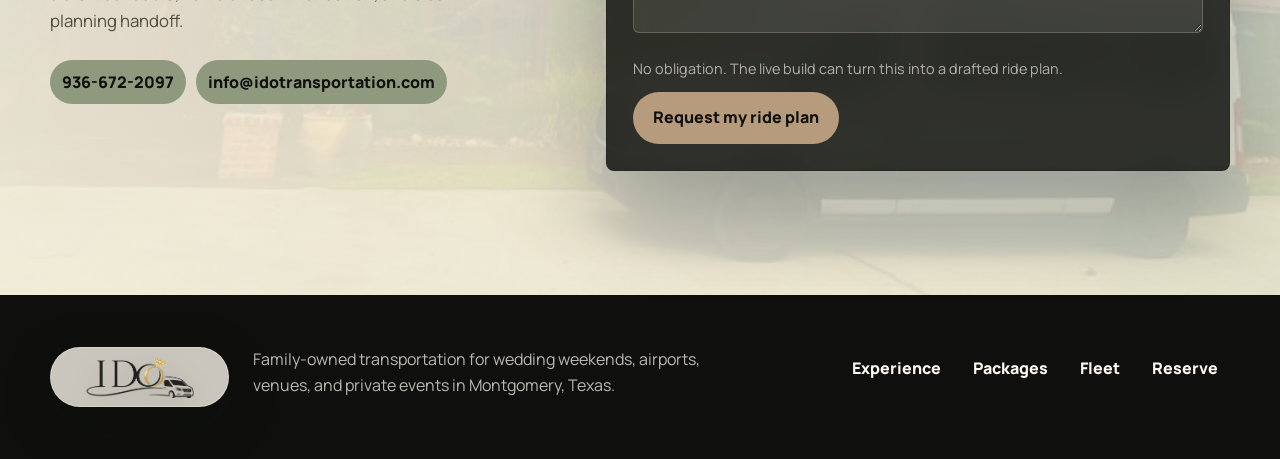
==== commit 6ccecf28: "Elevate wedding polish and logo treatment" ====
--- a/index.html
+++ b/index.html
@@ -32,8 +32,7 @@
 
     <header class="site-header" data-header>
       <a class="wordmark" href="#home" aria-label="I Do Transportation home">
-        <span>I Do</span>
-        <small>Transportation</small>
+        <img src="assets/img/ido-logo-new-header.png" alt="I Do Transportation Services" />
       </a>
       <button class="nav-toggle" type="button" aria-expanded="false" aria-controls="site-nav">
         <span></span>
@@ -63,11 +62,11 @@
           <p class="scene-label">Scene 01 / arrival, ceremony, reception, return</p>
           <div class="hero-grid">
             <div class="hero-copy">
-              <p class="eyebrow">Montgomery County wedding and event transportation</p>
-              <h1 id="hero-title">Guest travel, beautifully timed.</h1>
+              <p class="eyebrow">Wedding weekends, venue shuttles, and private celebrations</p>
+              <h1 id="hero-title">Wedding travel, beautifully timed.</h1>
               <p>
-                Premium group transportation for wedding weekends, airport transfers, venue shuttles,
-                concerts, games, and private celebrations across Montgomery County and Houston.
+                Concierge transportation for couples, wedding parties, hotel blocks, airport arrivals,
+                and late-night returns across Montgomery County and Houston.
               </p>
               <div class="hero-actions">
                 <a class="button button-primary" href="#reserve">Build the ride plan</a>
@@ -85,9 +84,9 @@
         </div>
 
         <div class="arrival-ribbon" aria-label="Transportation moments">
-          <span>Hotel arrivals</span>
+          <span>Wedding party arrivals</span>
+          <span>Guest shuttle loops</span>
           <span>Ceremony flow</span>
-          <span>Venue timing</span>
           <span>Reception returns</span>
           <span>Airport weekends</span>
         </div>
@@ -121,9 +120,9 @@
           <p class="eyebrow">The feeling</p>
           <h2 id="experience-title">Not a ride. A moving piece of the event design.</h2>
           <p>
-            The redesigned site should make the client feel current, high-end, and operationally
-            sharp. The site now sells the calm of a plan: who gets picked up, where they go,
-            when they arrive, and how the night ends safely.
+            From first-look photos to the final sendoff, every route is planned around the calm
+            of the day: who gets picked up, where they go, when they arrive, and how the night
+            ends safely.
           </p>
         </div>
         <div class="experience-stack" aria-label="Experience details">
@@ -140,7 +139,7 @@
           <article class="tone-card ink" data-reveal>
             <span>03</span>
             <h3>Concierge ready</h3>
-            <p>Every inquiry can become an itinerary draft for the future AI/backend workflow.</p>
+            <p>Every inquiry starts with enough detail to shape a clear route, vehicle, and timing plan.</p>
           </article>
         </div>
       </section>
@@ -148,7 +147,7 @@
       <section class="packages" id="packages" aria-labelledby="packages-title">
         <div class="section-kicker" data-reveal>
           <p class="eyebrow">Choose the storyline</p>
-          <h2 id="packages-title">Three ways people need the fleet.</h2>
+          <h2 id="packages-title">The fleet for every wedding moment.</h2>
         </div>
 
         <div class="package-stage" data-package-grid>
@@ -160,9 +159,9 @@
           </button>
           <button class="package-feature" type="button" data-package="airport" data-reveal>
             <span class="package-index">02</span>
-            <img src="assets/img/airport-transfer.jpg" alt="Passenger airplane taking off" />
-            <strong>Airport Transfer</strong>
-            <small>IAH and Hobby pickups, one-way trips, round trips, and luggage-aware groups.</small>
+            <img src="assets/img/fleet-3442.jpg" alt="Private I Do Transportation vehicle for airport arrivals" />
+            <strong>Airport Arrivals</strong>
+            <small>IAH and Hobby pickups for family, wedding-party arrivals, and groups with luggage.</small>
           </button>
           <button class="package-feature" type="button" data-package="events" data-reveal>
             <span class="package-index">03</span>
@@ -194,8 +193,8 @@
           <p class="eyebrow">The fleet, reframed</p>
           <h2 id="fleet-title">Luxury capacity without making the day feel industrial.</h2>
           <p>
-            The current photos become part of a more cinematic story: exterior confidence,
-            interior comfort, special-event lighting, and private SUV-style moments.
+            Exterior confidence, interior comfort, special-event lighting, and private getaway
+            moments all live in one consistent visual story.
           </p>
         </div>
         <div class="fleet-cinema">
@@ -279,9 +278,8 @@
           <p class="eyebrow">Start the plan</p>
           <h2 id="reserve-title">Give them a form that feels like concierge intake.</h2>
           <p>
-            Short enough to complete fast, structured enough to power the future AI itinerary
-            assistant. The next version can turn these fields into a draft schedule, vehicle
-            recommendation, and lead handoff.
+            Short enough to complete fast, structured enough to shape a draft schedule, vehicle
+            recommendation, and clean planning handoff.
           </p>
           <div class="contact-line">
             <a href="tel:+19366722097">936-672-2097</a>
@@ -325,11 +323,11 @@
             <textarea id="notes" name="notes" rows="4" placeholder="Pickup points, timeline, airports, hotel blocks, or special requests"></textarea>
           </div>
           <div class="form-footer">
-            <p>Prototype form. No submission is sent yet.</p>
+            <p>No obligation. The live build can turn this into a drafted ride plan.</p>
             <button class="button button-primary" type="submit">Request my ride plan</button>
           </div>
           <p class="form-success" data-form-success hidden>
-            Your mock inquiry is ready. In production, this would create the lead and trigger the planning workflow.
+            Your ride-plan request is staged. In the live build, this would create the lead and start the planning workflow.
           </p>
         </form>
       </section>
@@ -337,8 +335,7 @@
 
     <footer class="site-footer">
       <a class="wordmark footer-mark" href="#home" aria-label="I Do Transportation home">
-        <span>I Do</span>
-        <small>Transportation</small>
+        <img src="assets/img/ido-logo-new-header.png" alt="I Do Transportation Services" />
       </a>
       <p>Family-owned transportation for wedding weekends, airports, venues, and private events in Montgomery, Texas.</p>
       <nav aria-label="Footer navigation">
--- a/styles.css
+++ b/styles.css
@@ -4,10 +4,11 @@
   --ink: #0f100d;
   --ink-soft: #1b1e17;
   --ivory: #f4efe5;
-  --ivory-deep: #e5dac8;
-  --champagne: #c1aa85;
-  --champagne-deep: #846f54;
-  --sage: #929a80;
+  --ivory-deep: #dfd2bf;
+  --champagne: #b79b7d;
+  --champagne-deep: #786150;
+  --champagne-soft: #c9b29a;
+  --sage: #8f997d;
   --sage-dark: #555f4c;
   --sage-ink: #20271c;
   --white: #fffaf1;
@@ -31,7 +32,9 @@
   margin: 0;
   color: var(--ink);
   background:
-    linear-gradient(90deg, rgba(13, 14, 10, 0.045) 1px, transparent 1px) 0 0 / 92px 92px,
+    linear-gradient(135deg, rgba(13, 14, 10, 0.026) 0 1px, transparent 1px 18px) 0 0 / 26px 26px,
+    linear-gradient(45deg, rgba(255, 250, 241, 0.24) 0 1px, transparent 1px 18px) 0 0 / 30px 30px,
+    radial-gradient(circle at 16% 10%, rgba(143, 153, 125, 0.12), transparent 34%),
     linear-gradient(var(--ivory), var(--ivory-deep));
   font-family: "Manrope", Verdana, sans-serif;
   font-size: 16px;
@@ -45,6 +48,10 @@
 img {
   display: block;
   max-width: 100%;
+}
+
+main > section:not(.hero) {
+  scroll-margin-top: 112px;
 }
 
 a {
@@ -90,7 +97,7 @@
   max-width: 880px;
   margin-bottom: 24px;
   color: var(--white);
-  font-size: clamp(4rem, 6.4vw, 7.4rem);
+  font-size: clamp(4rem, 5.9vw, 6.85rem);
   letter-spacing: 0;
 }
 
@@ -132,7 +139,7 @@
   z-index: 50;
   display: grid;
   grid-template-columns: auto 1fr;
-  gap: 28px;
+  gap: clamp(16px, 2.6vw, 28px);
   align-items: center;
   color: var(--white);
   transition: color 220ms ease, top 220ms ease;
@@ -144,36 +151,36 @@
 }
 
 .site-header.is-scrolled .wordmark {
-  padding: 9px 13px;
+  background: rgba(244, 239, 229, 0.9);
+  box-shadow: 0 18px 50px rgba(13, 14, 10, 0.14);
+}
+
+.wordmark {
+  display: inline-flex;
+  width: clamp(154px, 14vw, 218px);
+  min-height: 54px;
+  align-items: center;
+  justify-content: center;
+  padding: 8px 12px;
+  border: 1px solid rgba(246, 240, 223, 0.34);
   border-radius: 999px;
-  background: rgba(244, 239, 229, 0.86);
-  box-shadow: 0 18px 50px rgba(13, 14, 10, 0.12);
-}
-
-.wordmark {
-  display: inline-grid;
-  width: fit-content;
-  min-height: 54px;
-  align-content: center;
+  overflow: hidden;
+  background: rgba(244, 239, 229, 0.82);
+  box-shadow: 0 18px 56px rgba(13, 14, 10, 0.18);
+  backdrop-filter: blur(18px);
   text-decoration: none;
-  text-transform: uppercase;
-}
-
-.wordmark span {
-  display: block;
-  color: inherit;
-  font-family: "Playfair Display", Georgia, serif;
-  font-size: 2rem;
-  font-weight: 700;
-  line-height: 0.82;
-}
-
-.wordmark small {
-  color: #d8c8ad;
-  font-size: 0.68rem;
-  font-weight: 800;
-  line-height: 1;
-  text-transform: uppercase;
+  transition: background 220ms ease, box-shadow 220ms ease, transform 220ms ease;
+}
+
+.wordmark:hover {
+  transform: translateY(-1px);
+}
+
+.wordmark img {
+  width: 100%;
+  max-height: 42px;
+  object-fit: contain;
+  filter: drop-shadow(0 8px 14px rgba(13, 14, 10, 0.18));
 }
 
 .site-nav {
@@ -209,7 +216,7 @@
 }
 
 .site-nav a:hover {
-  background: rgba(193, 170, 133, 0.18);
+  background: rgba(183, 155, 125, 0.18);
 }
 
 .site-nav .nav-cta {
@@ -219,7 +226,7 @@
 }
 
 .site-nav .nav-cta:hover {
-  background: #d4bea0;
+  background: var(--champagne-soft);
   transform: translateY(-1px);
 }
 
@@ -280,7 +287,7 @@
   height: 1px;
   background: var(--champagne);
   opacity: 0.72;
-  box-shadow: 0 0 0 1px rgba(193, 170, 133, 0.16);
+  box-shadow: 0 0 0 1px rgba(183, 155, 125, 0.16);
   animation: lineDrift 6s ease-in-out infinite;
 }
 
@@ -297,7 +304,7 @@
   object-fit: cover;
   opacity: 0;
   transform: scale(1.04);
-  filter: saturate(0.96) contrast(1.08);
+  filter: saturate(0.82) contrast(1.12) brightness(0.9);
   transition: opacity 1100ms ease, transform 7800ms ease;
 }
 
@@ -309,8 +316,9 @@
 .hero-wash {
   z-index: 1;
   background:
-    radial-gradient(circle at 78% 24%, rgba(193, 170, 133, 0.18), transparent 32%),
-    linear-gradient(90deg, rgba(15, 16, 13, 0.92), rgba(15, 16, 13, 0.56) 44%, rgba(15, 16, 13, 0.18)),
+    radial-gradient(circle at 73% 22%, rgba(143, 153, 125, 0.24), transparent 34%),
+    radial-gradient(circle at 24% 52%, rgba(183, 155, 125, 0.18), transparent 30%),
+    linear-gradient(90deg, rgba(15, 16, 13, 0.9), rgba(15, 16, 13, 0.55) 46%, rgba(15, 16, 13, 0.2)),
     linear-gradient(0deg, rgba(15, 16, 13, 0.9), rgba(15, 16, 13, 0.06) 50%);
 }
 
@@ -320,9 +328,9 @@
   width: min(var(--content), calc(100% - 40px));
   min-height: 100svh;
   display: grid;
-  align-content: end;
+  align-content: center;
   margin: 0 auto;
-  padding: 146px 0 102px;
+  padding: 132px 0 124px;
 }
 
 .scene-label {
@@ -333,11 +341,12 @@
   display: grid;
   grid-template-columns: minmax(0, 1fr) 320px;
   gap: clamp(34px, 7vw, 96px);
-  align-items: end;
+  align-items: center;
 }
 
 .hero-copy {
-  max-width: 900px;
+  max-width: 830px;
+  padding-left: clamp(0px, 3vw, 52px);
 }
 
 .eyebrow,
@@ -388,7 +397,7 @@
 }
 
 .button-primary:hover {
-  background: #d4bea0;
+  background: var(--champagne-soft);
 }
 
 .button-ghost {
@@ -638,8 +647,9 @@
   position: absolute;
   inset: 0;
   background:
-    linear-gradient(0deg, rgba(13, 14, 10, 0.95), rgba(13, 14, 10, 0.18) 58%),
-    linear-gradient(90deg, rgba(135, 152, 106, 0.24), transparent);
+    linear-gradient(0deg, rgba(13, 14, 10, 0.95), rgba(13, 14, 10, 0.2) 58%),
+    linear-gradient(90deg, rgba(143, 153, 125, 0.28), transparent),
+    radial-gradient(circle at 78% 14%, rgba(183, 155, 125, 0.22), transparent 30%);
 }
 
 .package-feature img {
@@ -649,6 +659,7 @@
   height: 100%;
   object-fit: cover;
   opacity: 0.78;
+  filter: saturate(0.74) contrast(1.12) brightness(0.9);
   transition: transform 460ms ease, opacity 220ms ease;
 }
 
@@ -662,6 +673,7 @@
 .package-feature:hover img,
 .package-feature.is-selected img {
   opacity: 0.95;
+  filter: saturate(0.82) contrast(1.15) brightness(0.94);
   transform: scale(1.05);
 }
 
@@ -786,6 +798,7 @@
   width: 100%;
   height: 100%;
   object-fit: cover;
+  filter: saturate(0.78) contrast(1.12) brightness(0.92);
   transition: transform 520ms ease;
 }
 
@@ -1041,9 +1054,9 @@
 .form-success {
   margin: 8px 0 0;
   padding: 14px;
-  border: 1px solid rgba(193, 170, 133, 0.5);
+  border: 1px solid rgba(183, 155, 125, 0.5);
   border-radius: 6px;
-  background: rgba(193, 170, 133, 0.14);
+  background: rgba(183, 155, 125, 0.14);
   color: var(--white);
   font-weight: 800;
 }
@@ -1174,8 +1187,14 @@
     right: 14px;
   }
 
-  .wordmark span {
-    font-size: 1.8rem;
+  .wordmark {
+    width: 148px;
+    min-height: 50px;
+    padding: 7px 10px;
+  }
+
+  .wordmark img {
+    max-height: 38px;
   }
 
   .nav-toggle {
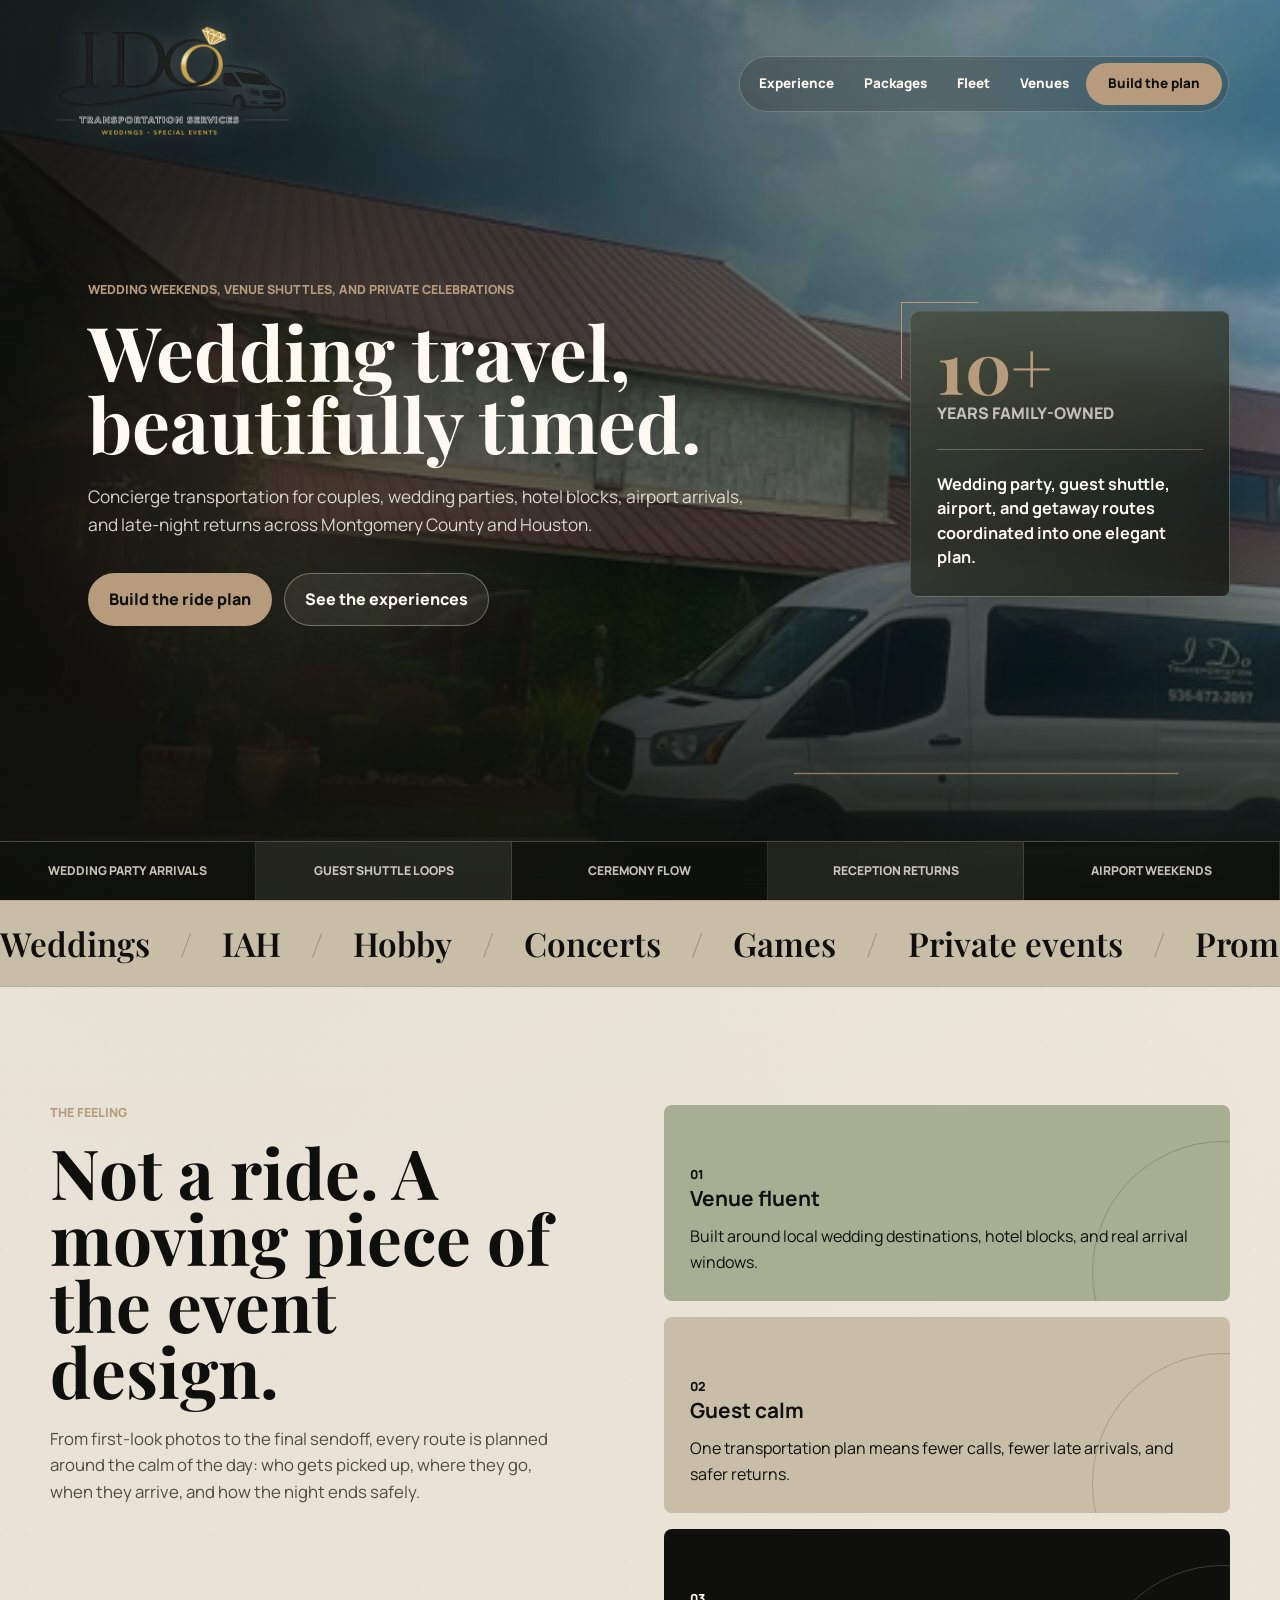
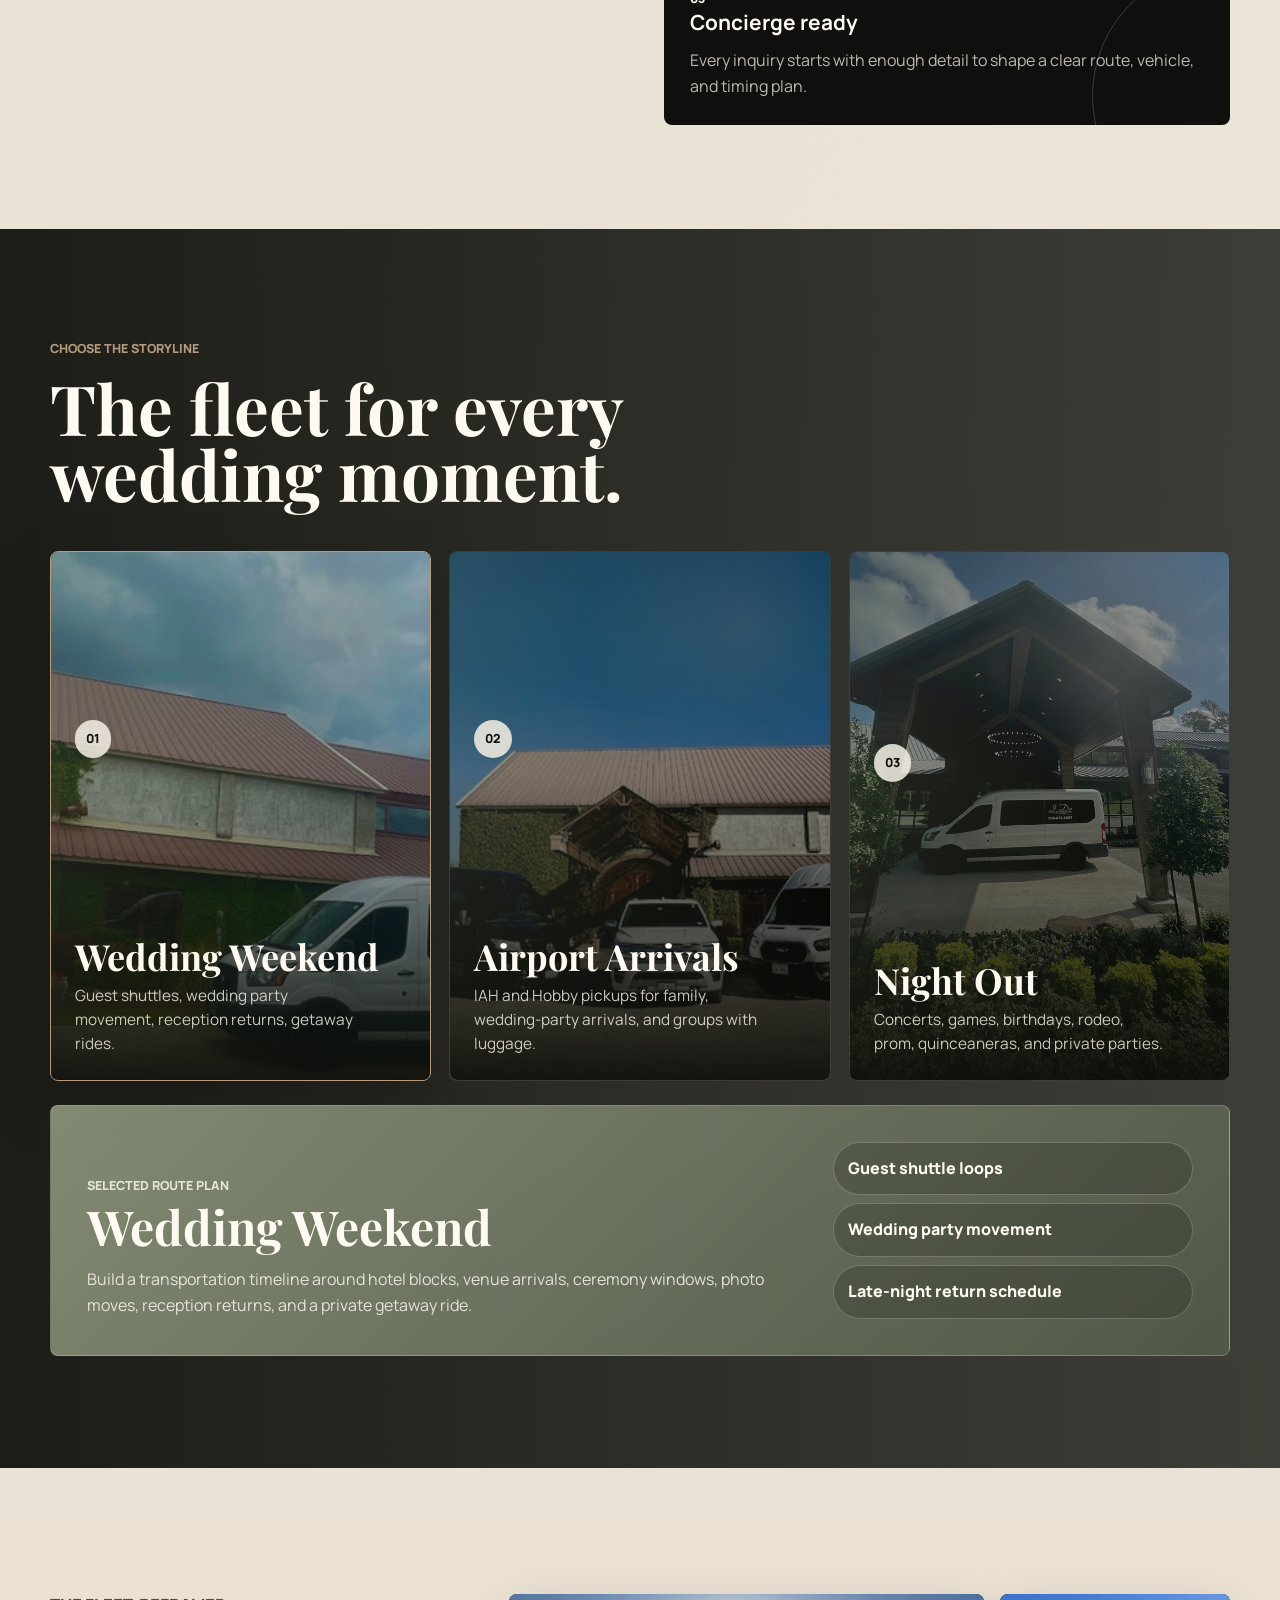
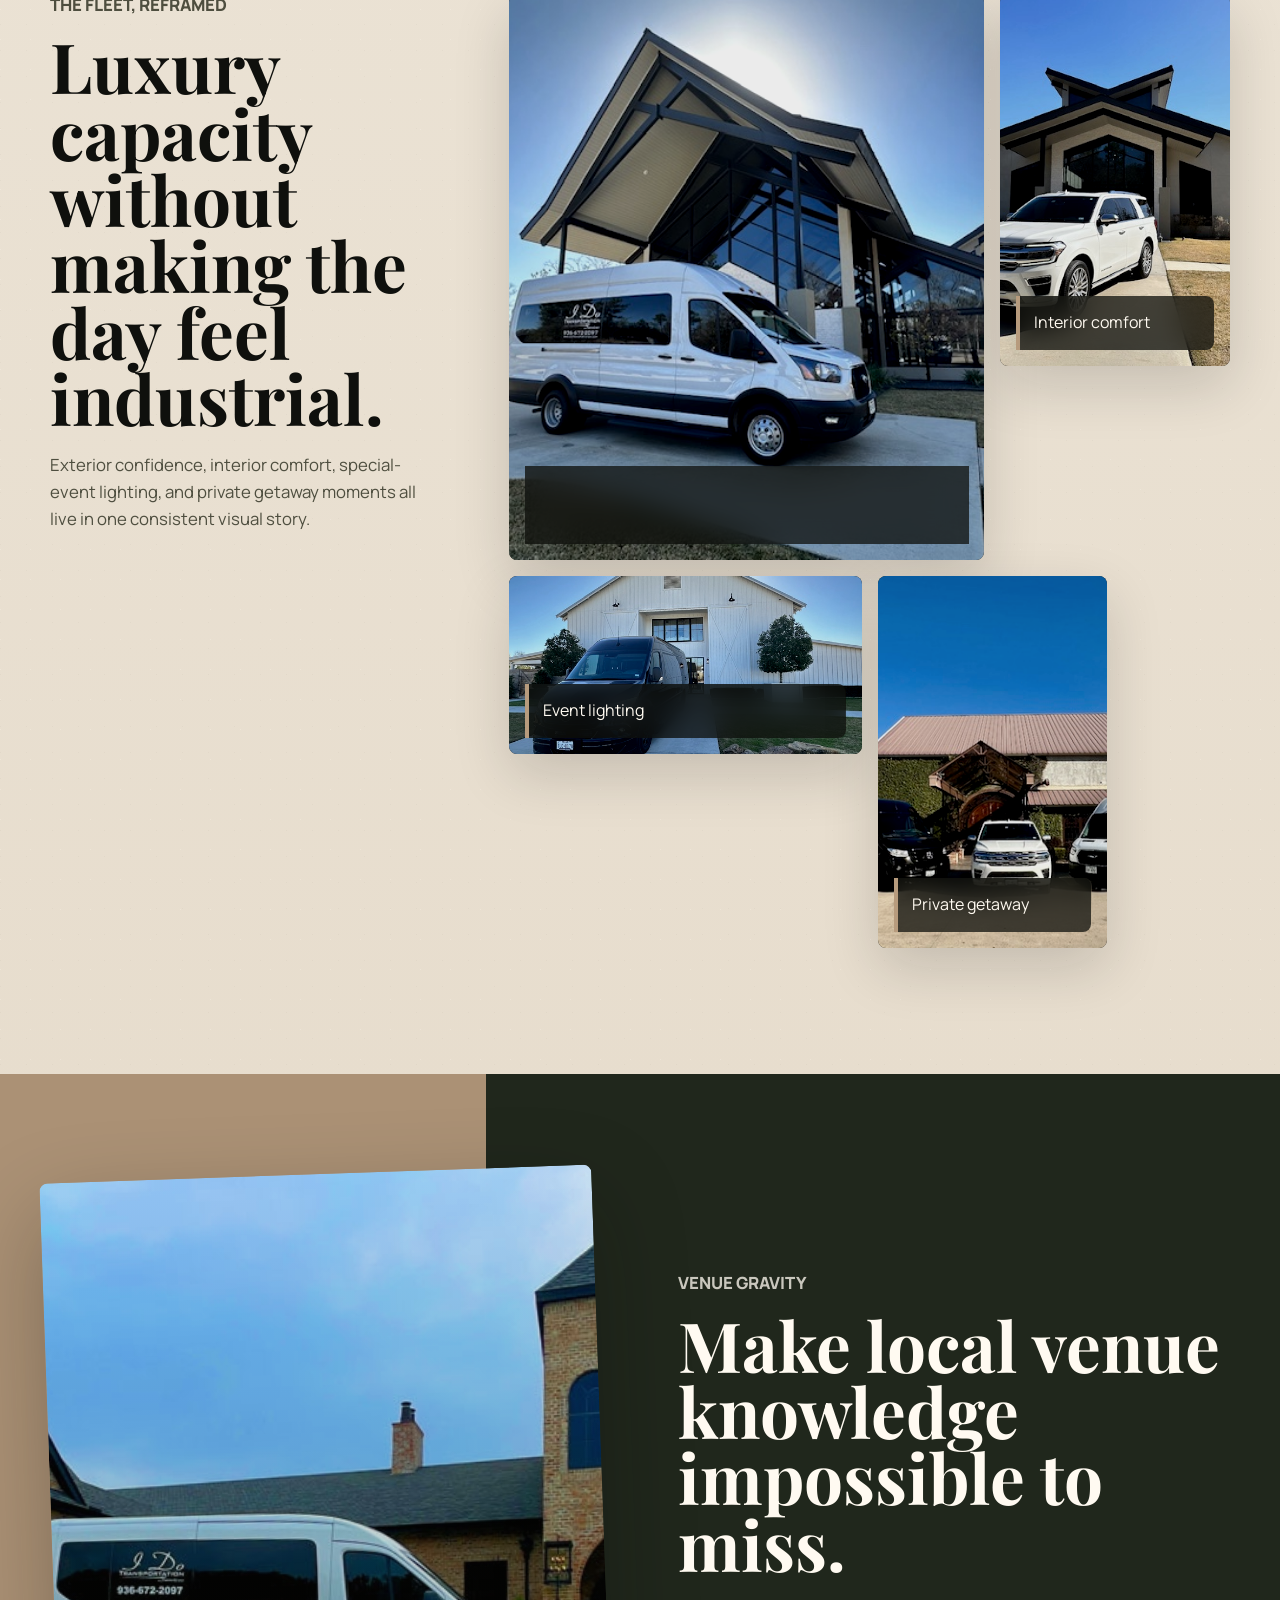
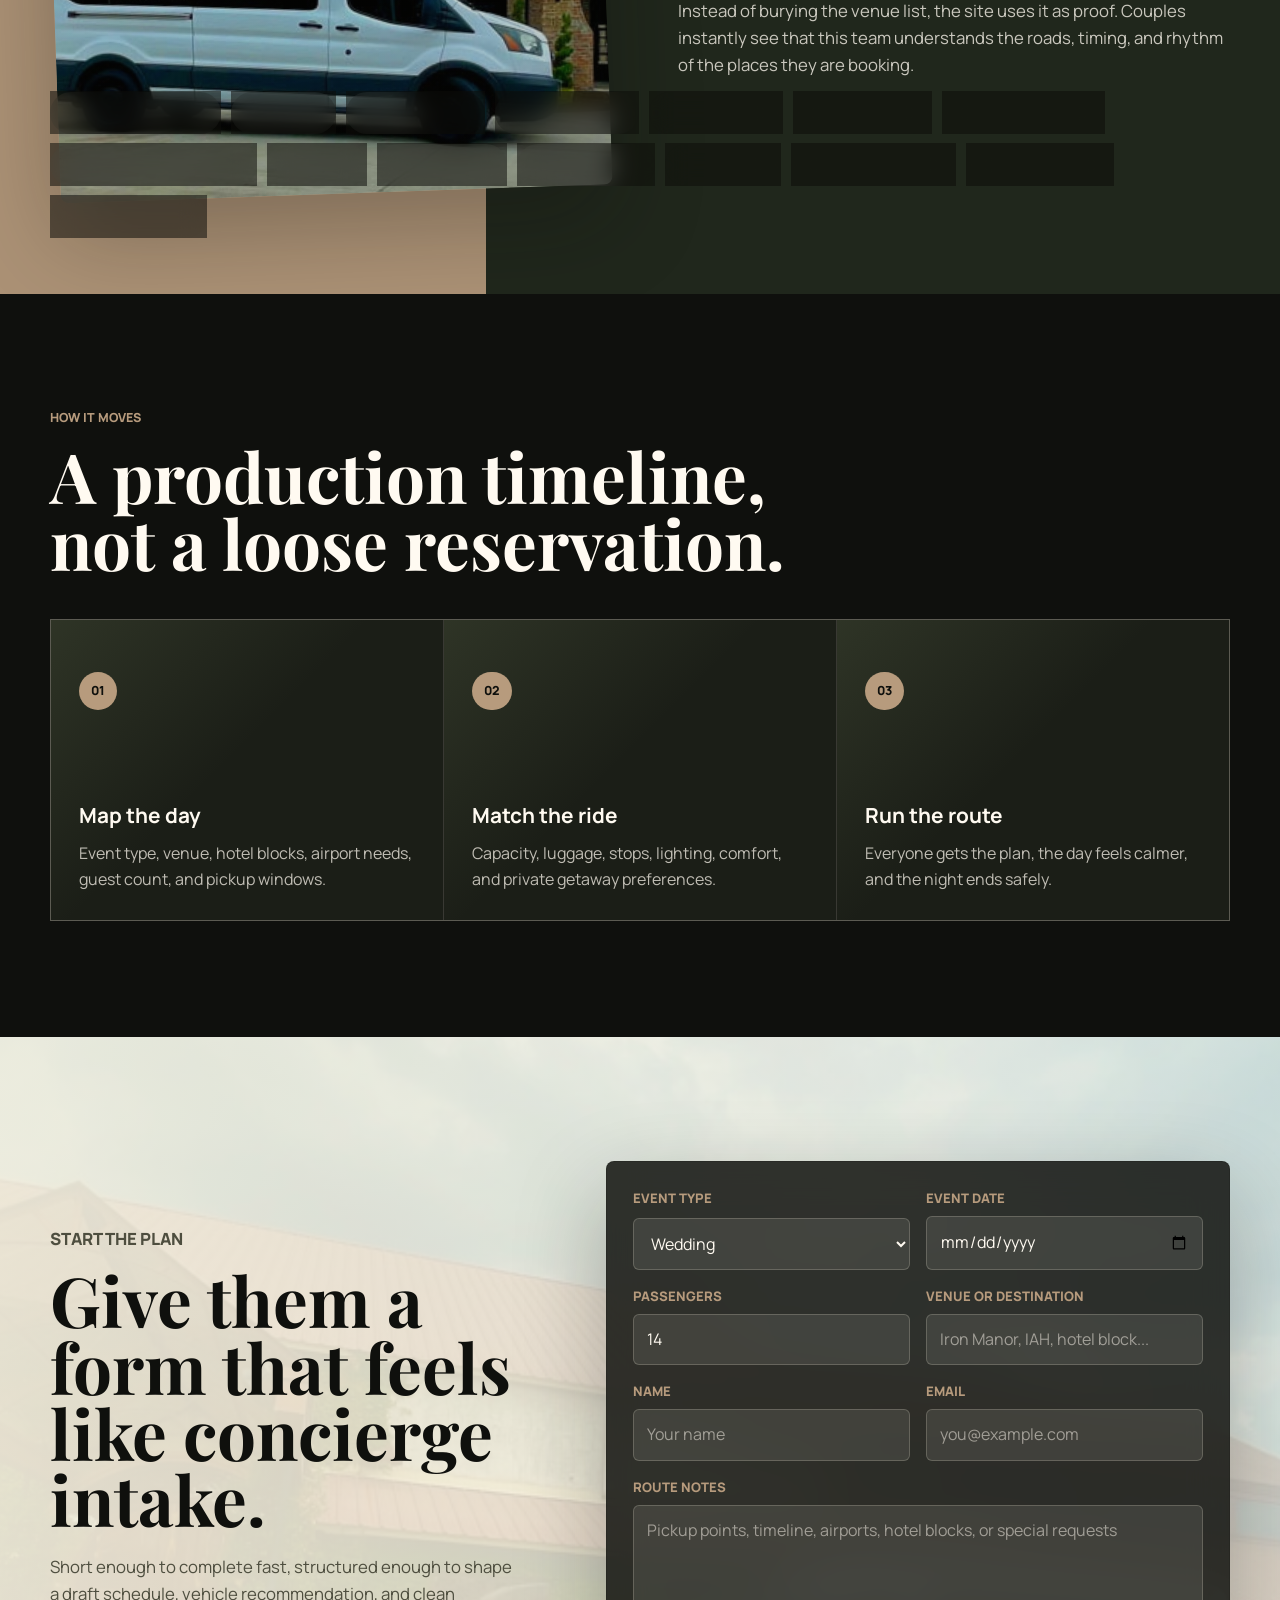
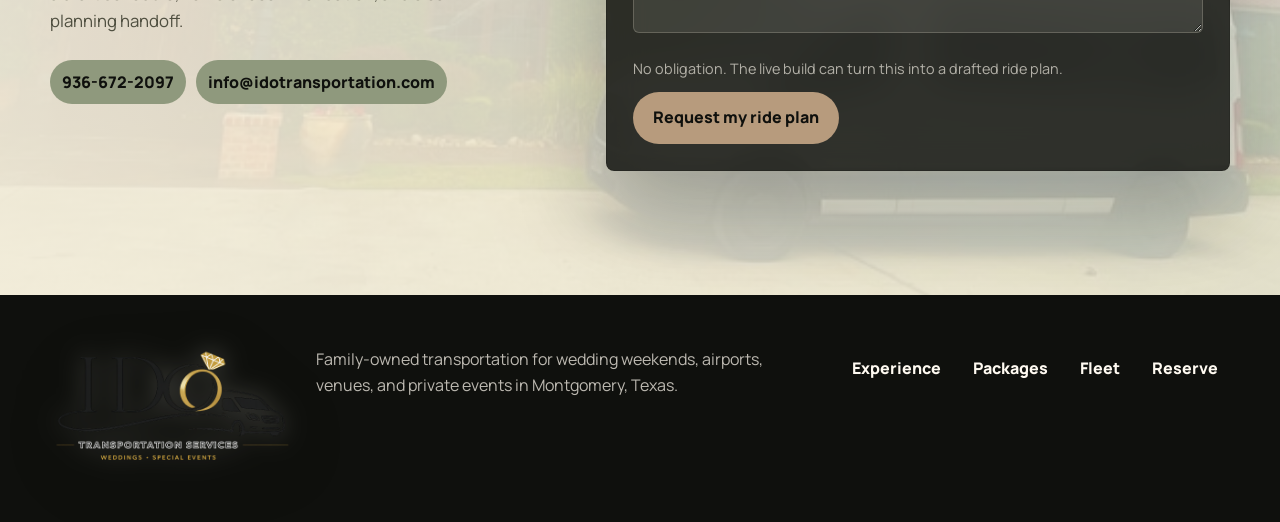
==== commit 5fd3a9bb: "Use bare full logo in header" ====
--- a/index.html
+++ b/index.html
@@ -32,7 +32,7 @@
 
     <header class="site-header" data-header>
       <a class="wordmark" href="#home" aria-label="I Do Transportation home">
-        <img src="assets/img/ido-logo-new-header.png" alt="I Do Transportation Services" />
+        <img src="assets/img/ido-logo-new-crop.png" alt="I Do Transportation Services" />
       </a>
       <button class="nav-toggle" type="button" aria-expanded="false" aria-controls="site-nav">
         <span></span>
@@ -335,7 +335,7 @@
 
     <footer class="site-footer">
       <a class="wordmark footer-mark" href="#home" aria-label="I Do Transportation home">
-        <img src="assets/img/ido-logo-new-header.png" alt="I Do Transportation Services" />
+        <img src="assets/img/ido-logo-new-crop.png" alt="I Do Transportation Services" />
       </a>
       <p>Family-owned transportation for wedding weekends, airports, venues, and private events in Montgomery, Texas.</p>
       <nav aria-label="Footer navigation">
--- a/styles.css
+++ b/styles.css
@@ -151,25 +151,21 @@
 }
 
 .site-header.is-scrolled .wordmark {
-  background: rgba(244, 239, 229, 0.9);
-  box-shadow: 0 18px 50px rgba(13, 14, 10, 0.14);
+  filter: drop-shadow(0 14px 24px rgba(13, 14, 10, 0.18));
 }
 
 .wordmark {
   display: inline-flex;
-  width: clamp(154px, 14vw, 218px);
-  min-height: 54px;
+  width: clamp(208px, 18.9vw, 294px);
+  min-height: 0;
   align-items: center;
   justify-content: center;
-  padding: 8px 12px;
-  border: 1px solid rgba(246, 240, 223, 0.34);
-  border-radius: 999px;
-  overflow: hidden;
-  background: rgba(244, 239, 229, 0.82);
-  box-shadow: 0 18px 56px rgba(13, 14, 10, 0.18);
-  backdrop-filter: blur(18px);
+  padding: 0;
   text-decoration: none;
-  transition: background 220ms ease, box-shadow 220ms ease, transform 220ms ease;
+  filter:
+    drop-shadow(0 0 12px rgba(255, 250, 241, 0.28))
+    drop-shadow(0 18px 32px rgba(13, 14, 10, 0.28));
+  transition: filter 220ms ease, transform 220ms ease;
 }
 
 .wordmark:hover {
@@ -178,9 +174,8 @@
 
 .wordmark img {
   width: 100%;
-  max-height: 42px;
+  max-height: none;
   object-fit: contain;
-  filter: drop-shadow(0 8px 14px rgba(13, 14, 10, 0.18));
 }
 
 .site-nav {
@@ -1188,13 +1183,11 @@
   }
 
   .wordmark {
-    width: 148px;
-    min-height: 50px;
-    padding: 7px 10px;
+    width: 200px;
   }
 
   .wordmark img {
-    max-height: 38px;
+    max-height: none;
   }
 
   .nav-toggle {
@@ -1203,7 +1196,7 @@
 
   .site-nav {
     position: fixed;
-    top: 84px;
+    top: 126px;
     left: 14px;
     right: 14px;
     display: grid;
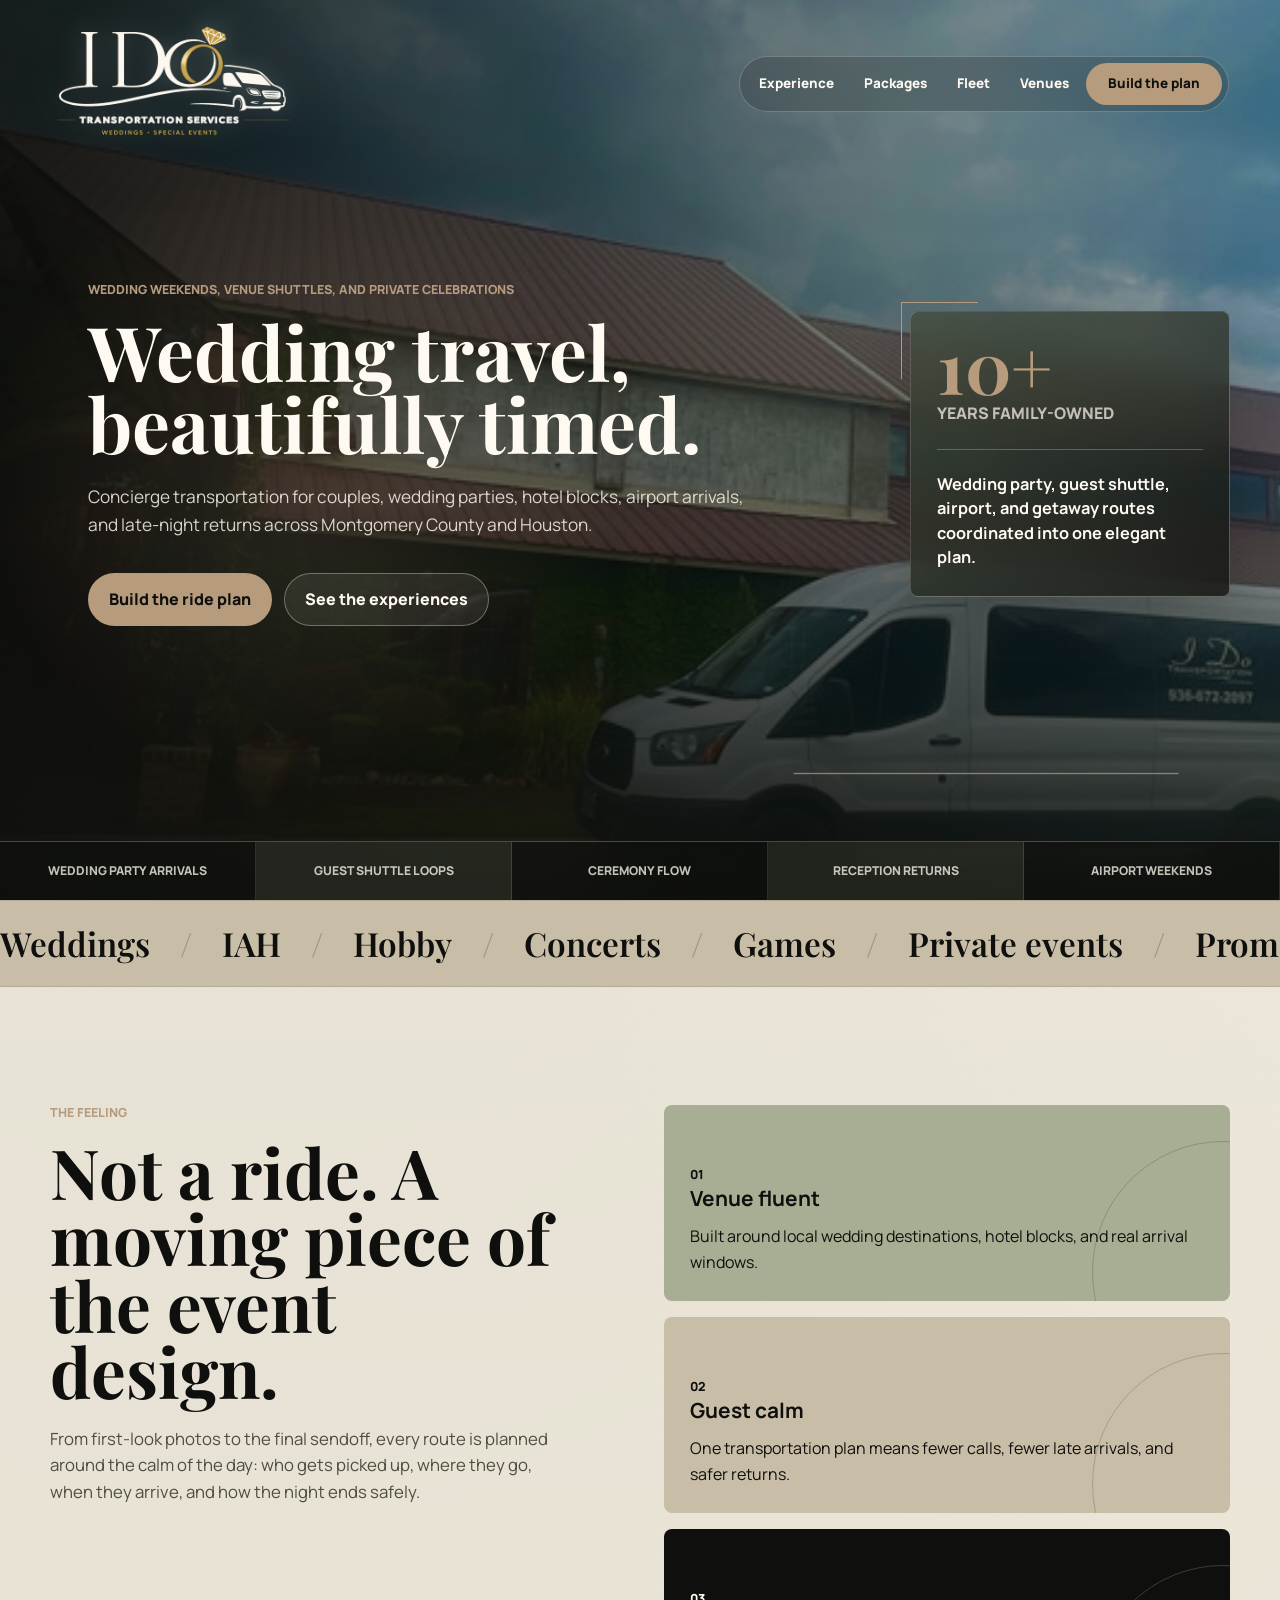
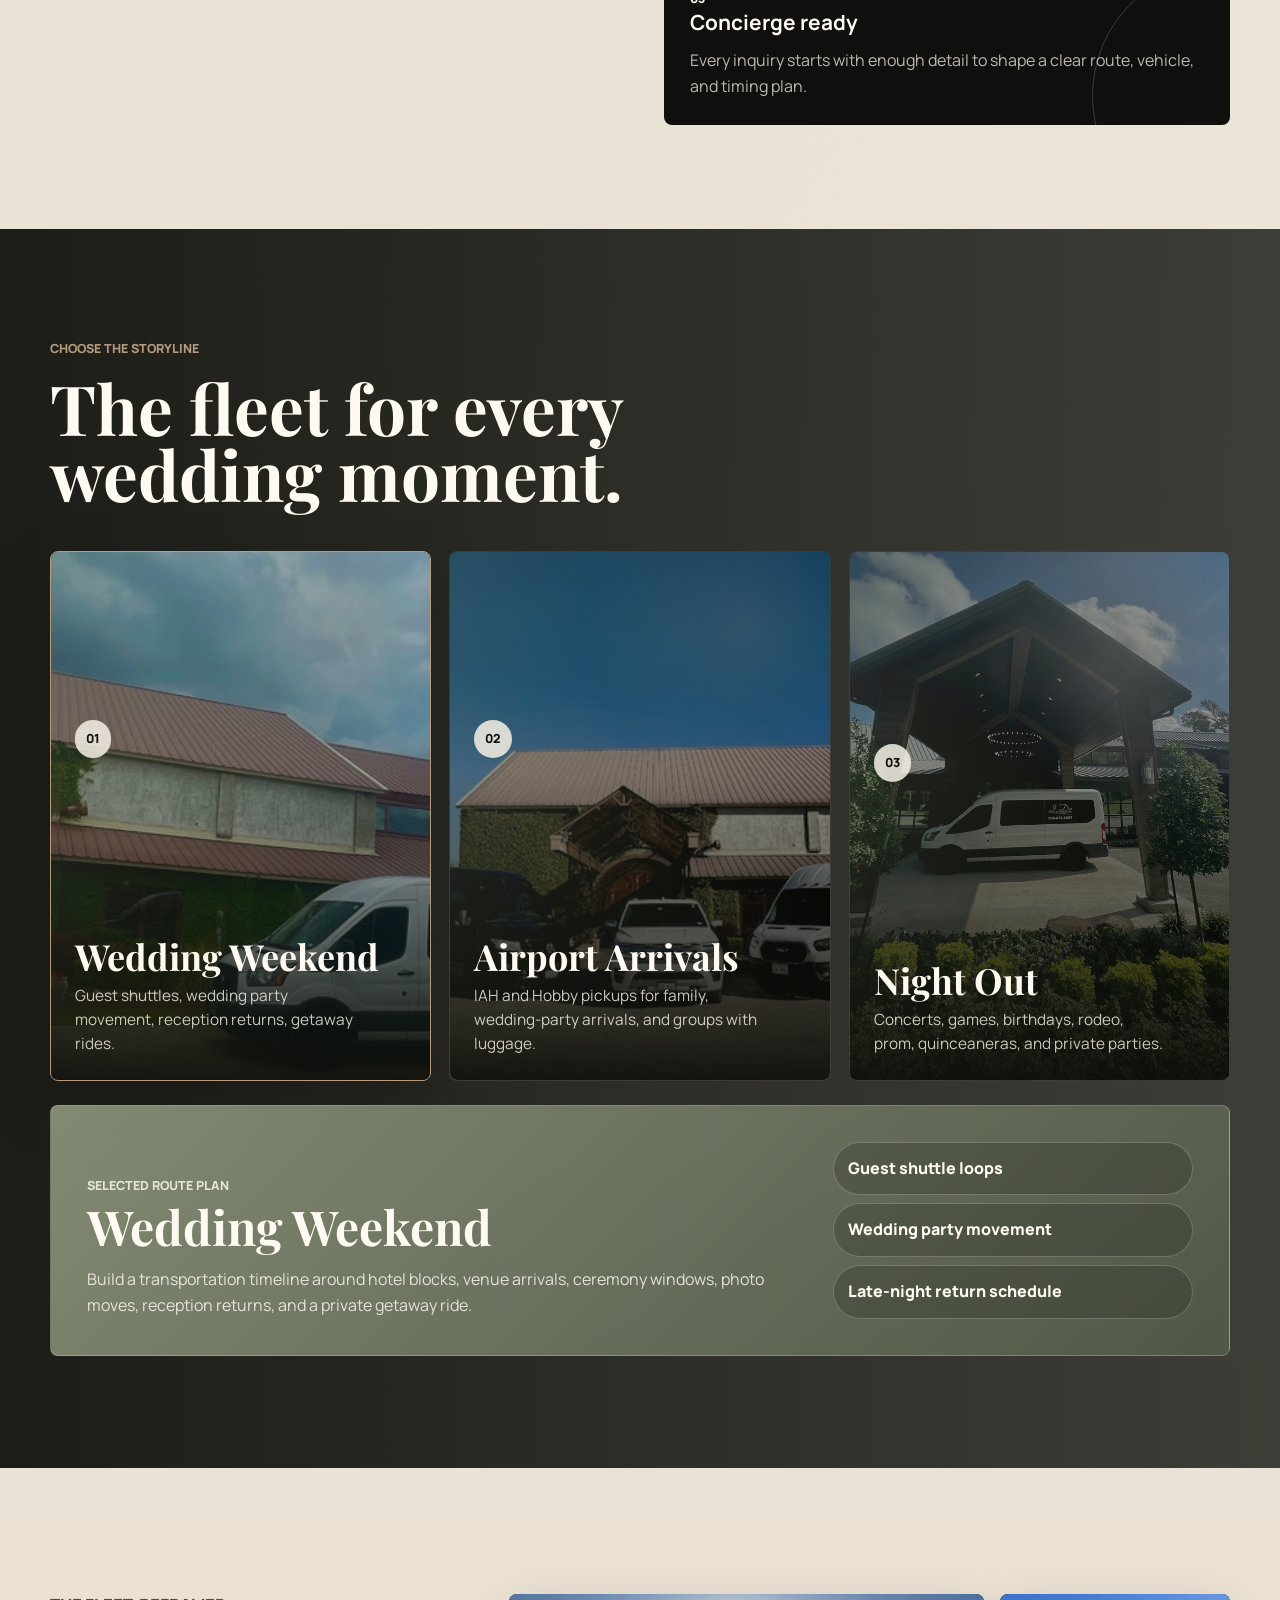
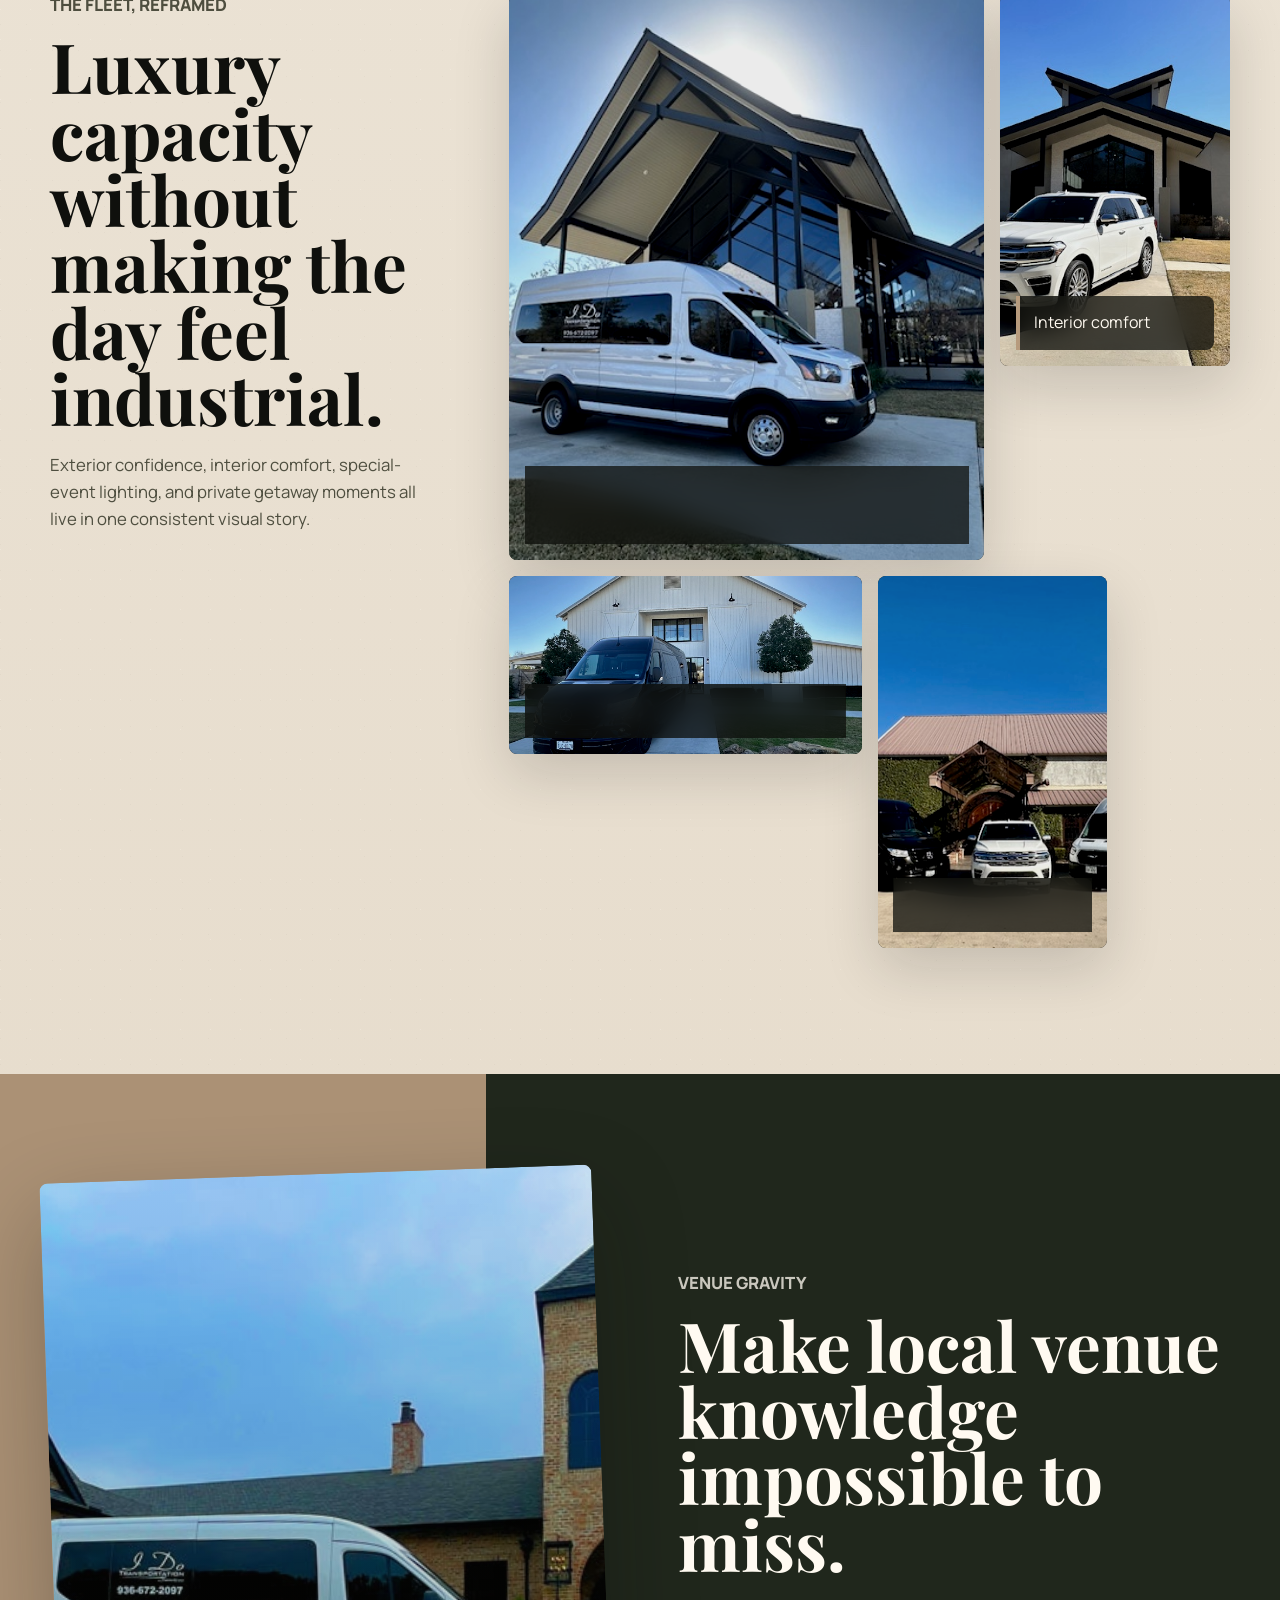
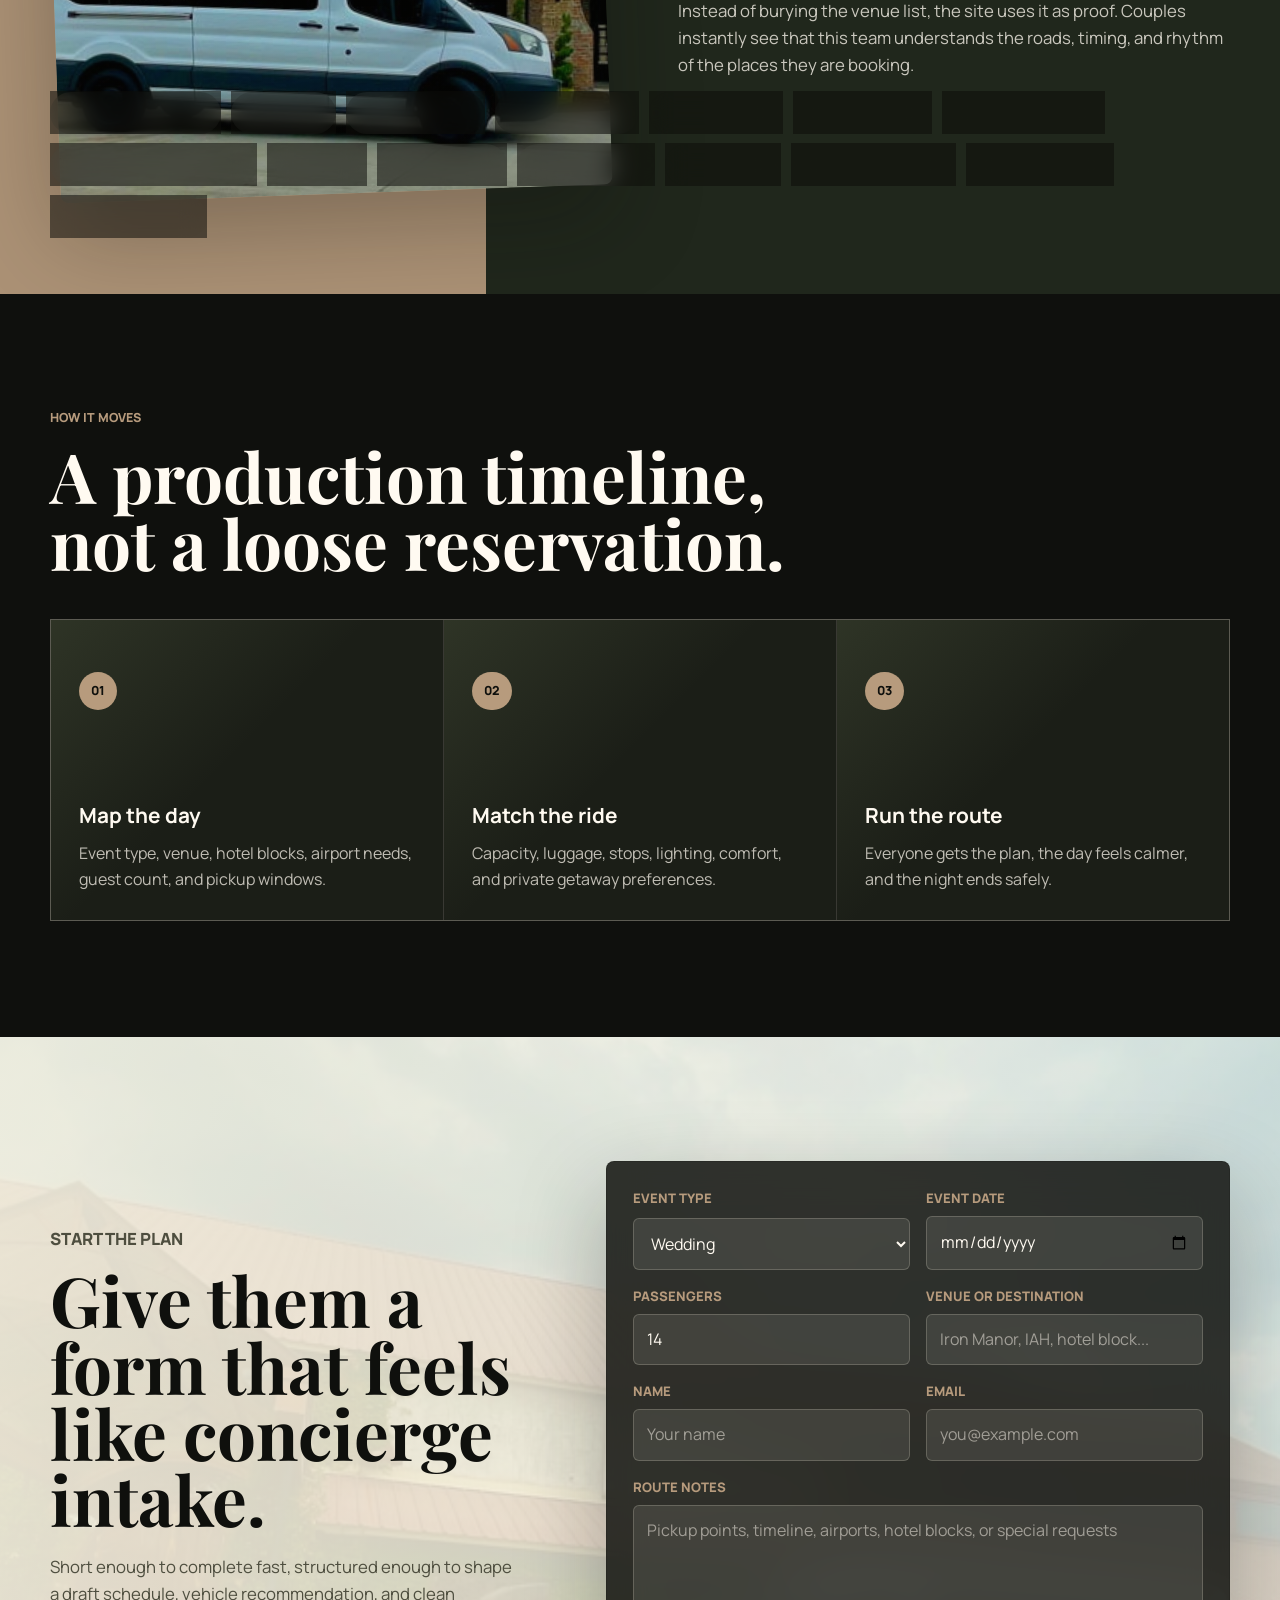
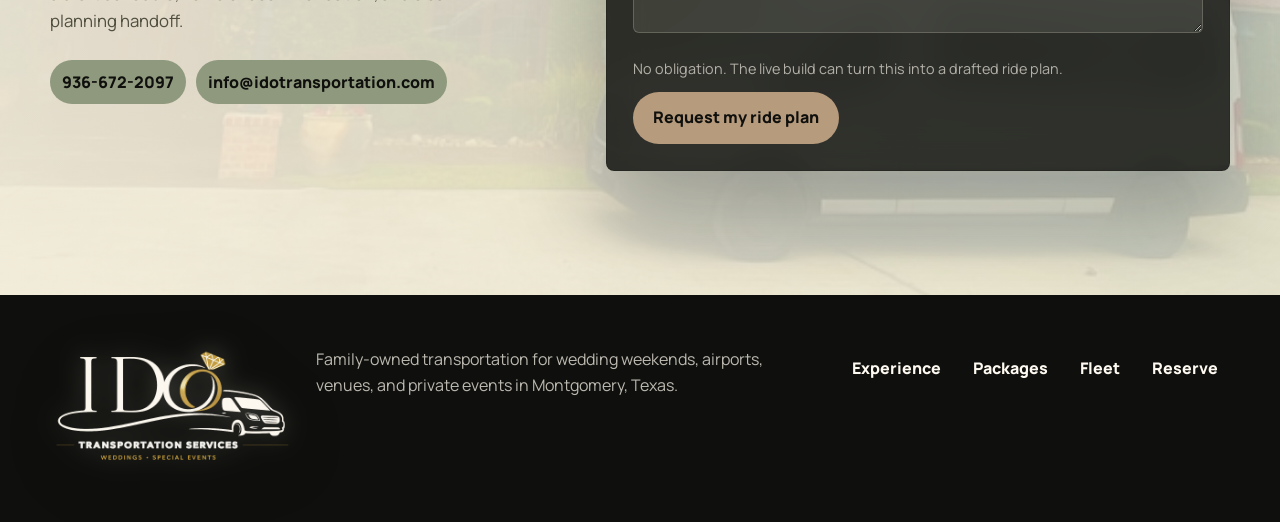
==== commit 5de1032a: "Use white logo mark" ====
--- a/index.html
+++ b/index.html
@@ -32,7 +32,7 @@
 
     <header class="site-header" data-header>
       <a class="wordmark" href="#home" aria-label="I Do Transportation home">
-        <img src="assets/img/ido-logo-new-crop.png" alt="I Do Transportation Services" />
+        <img src="assets/img/ido-logo-new-white.png" alt="I Do Transportation Services" />
       </a>
       <button class="nav-toggle" type="button" aria-expanded="false" aria-controls="site-nav">
         <span></span>
@@ -335,7 +335,7 @@
 
     <footer class="site-footer">
       <a class="wordmark footer-mark" href="#home" aria-label="I Do Transportation home">
-        <img src="assets/img/ido-logo-new-crop.png" alt="I Do Transportation Services" />
+        <img src="assets/img/ido-logo-new-white.png" alt="I Do Transportation Services" />
       </a>
       <p>Family-owned transportation for wedding weekends, airports, venues, and private events in Montgomery, Texas.</p>
       <nav aria-label="Footer navigation">
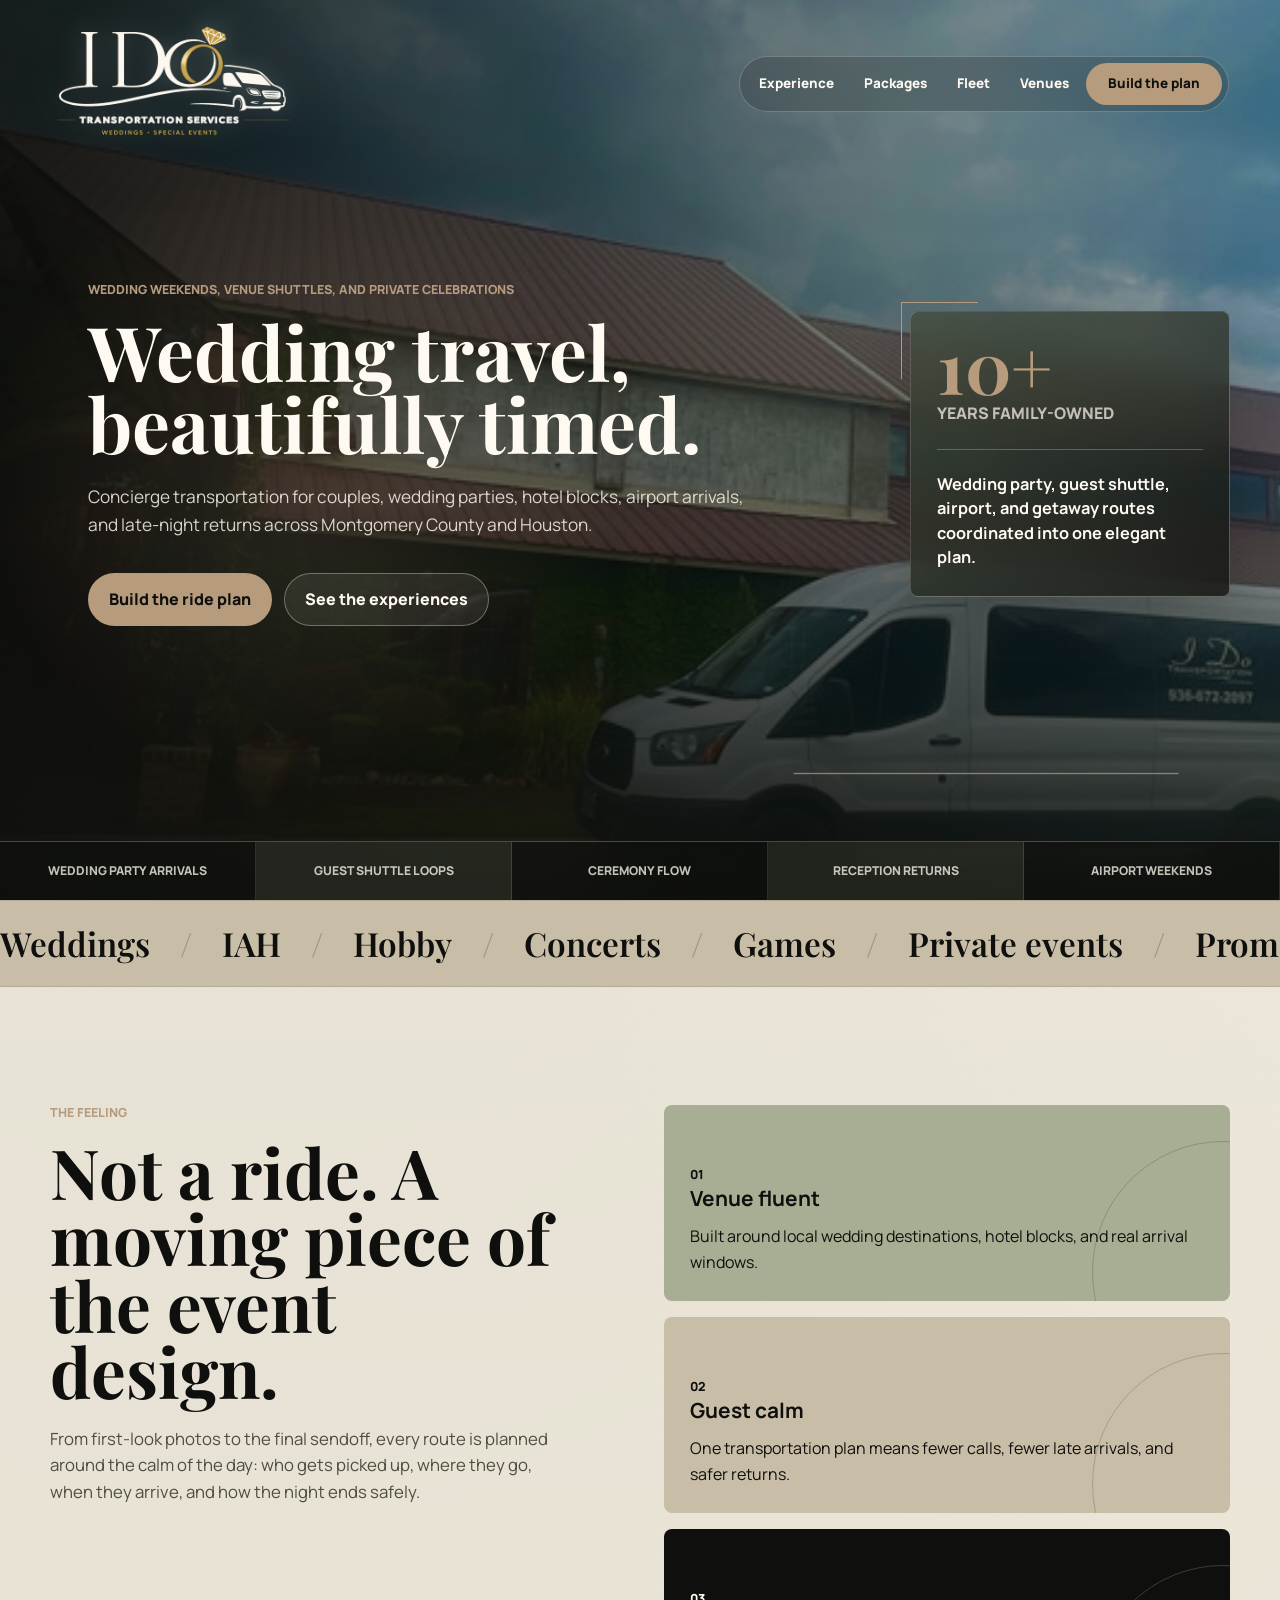
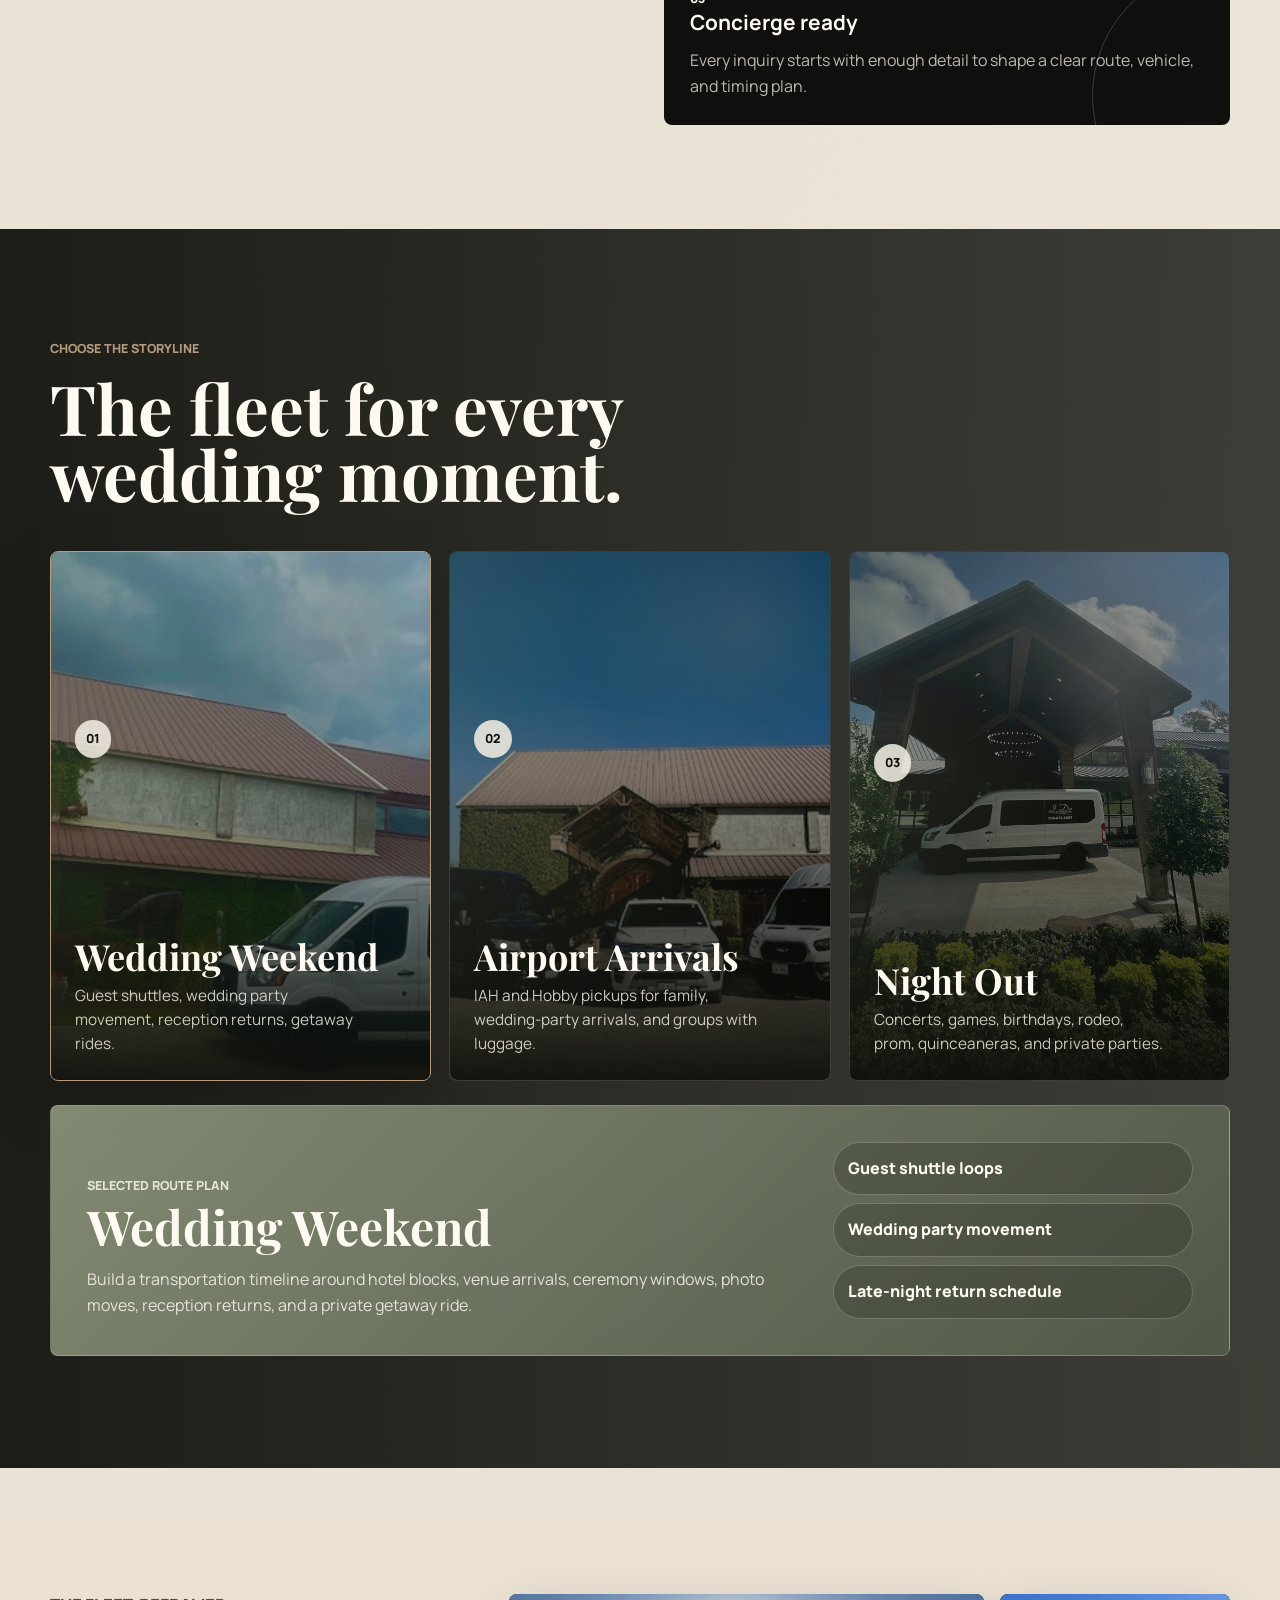
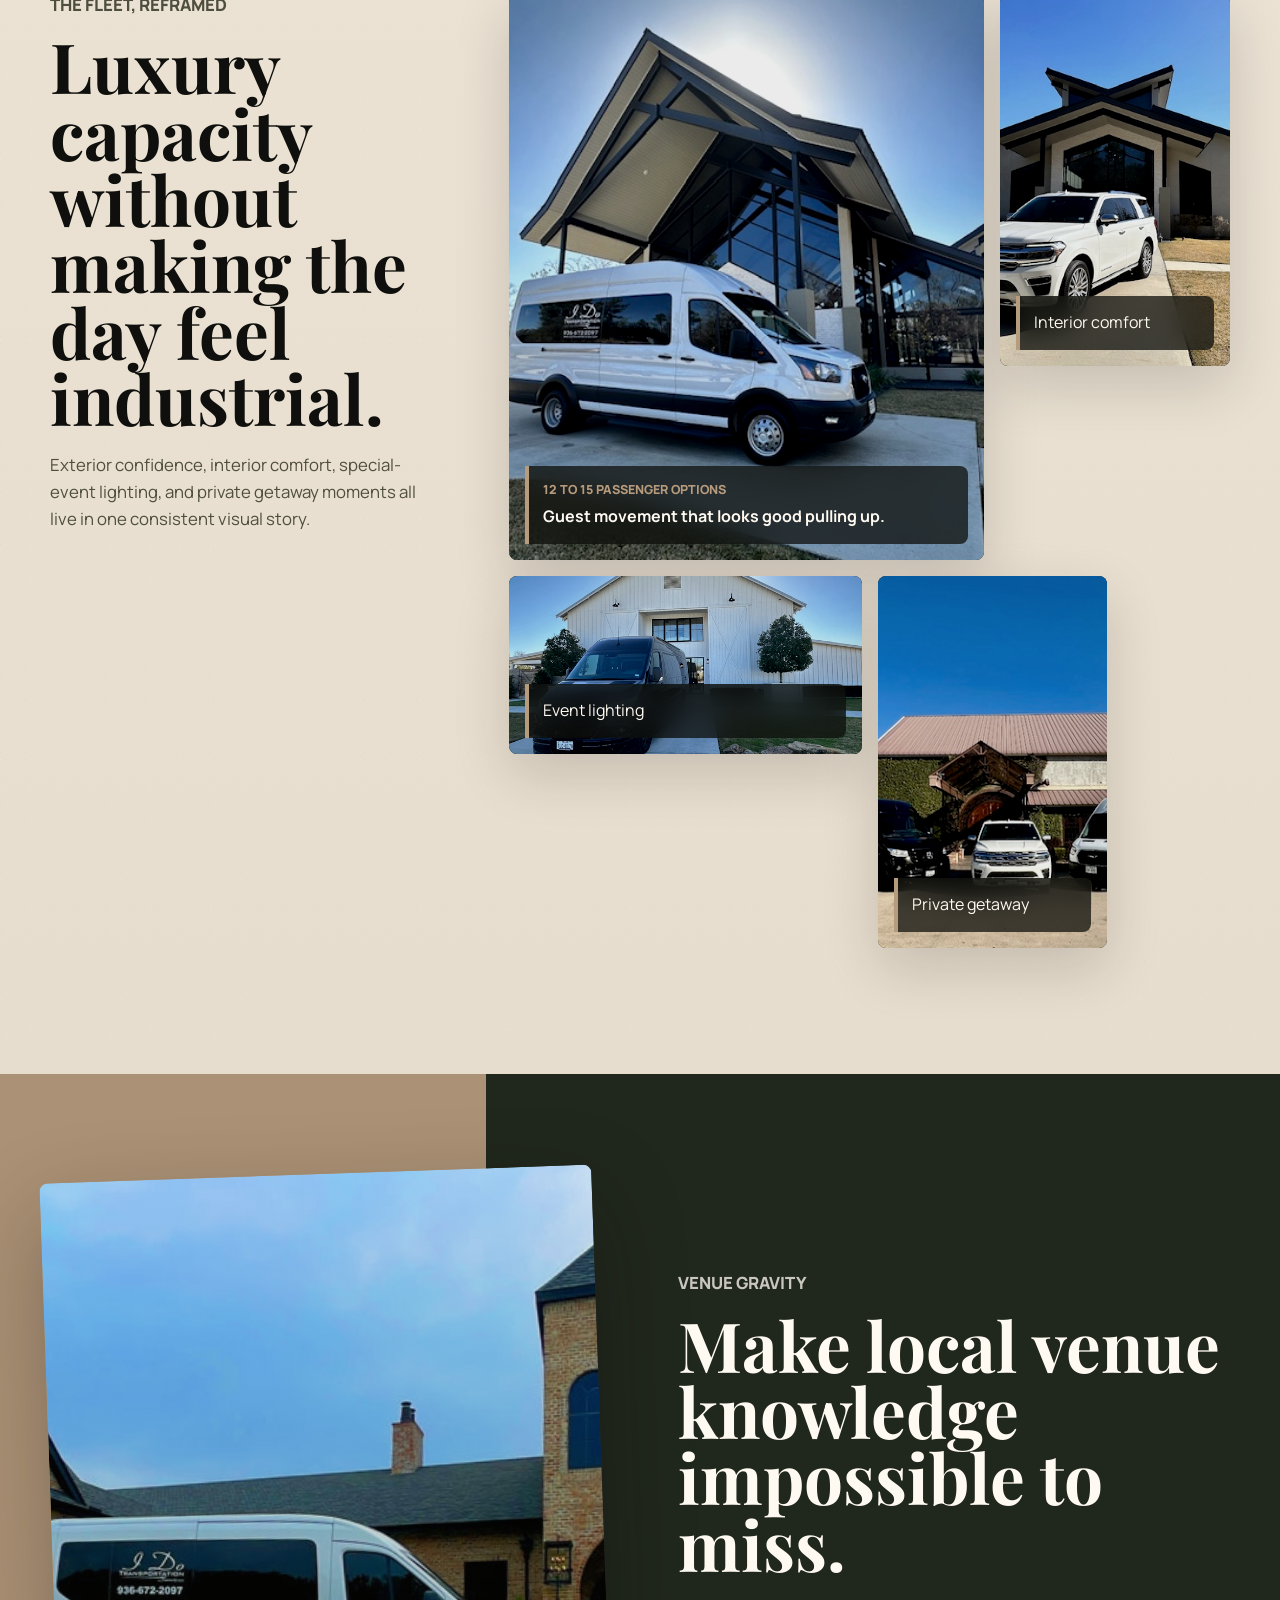
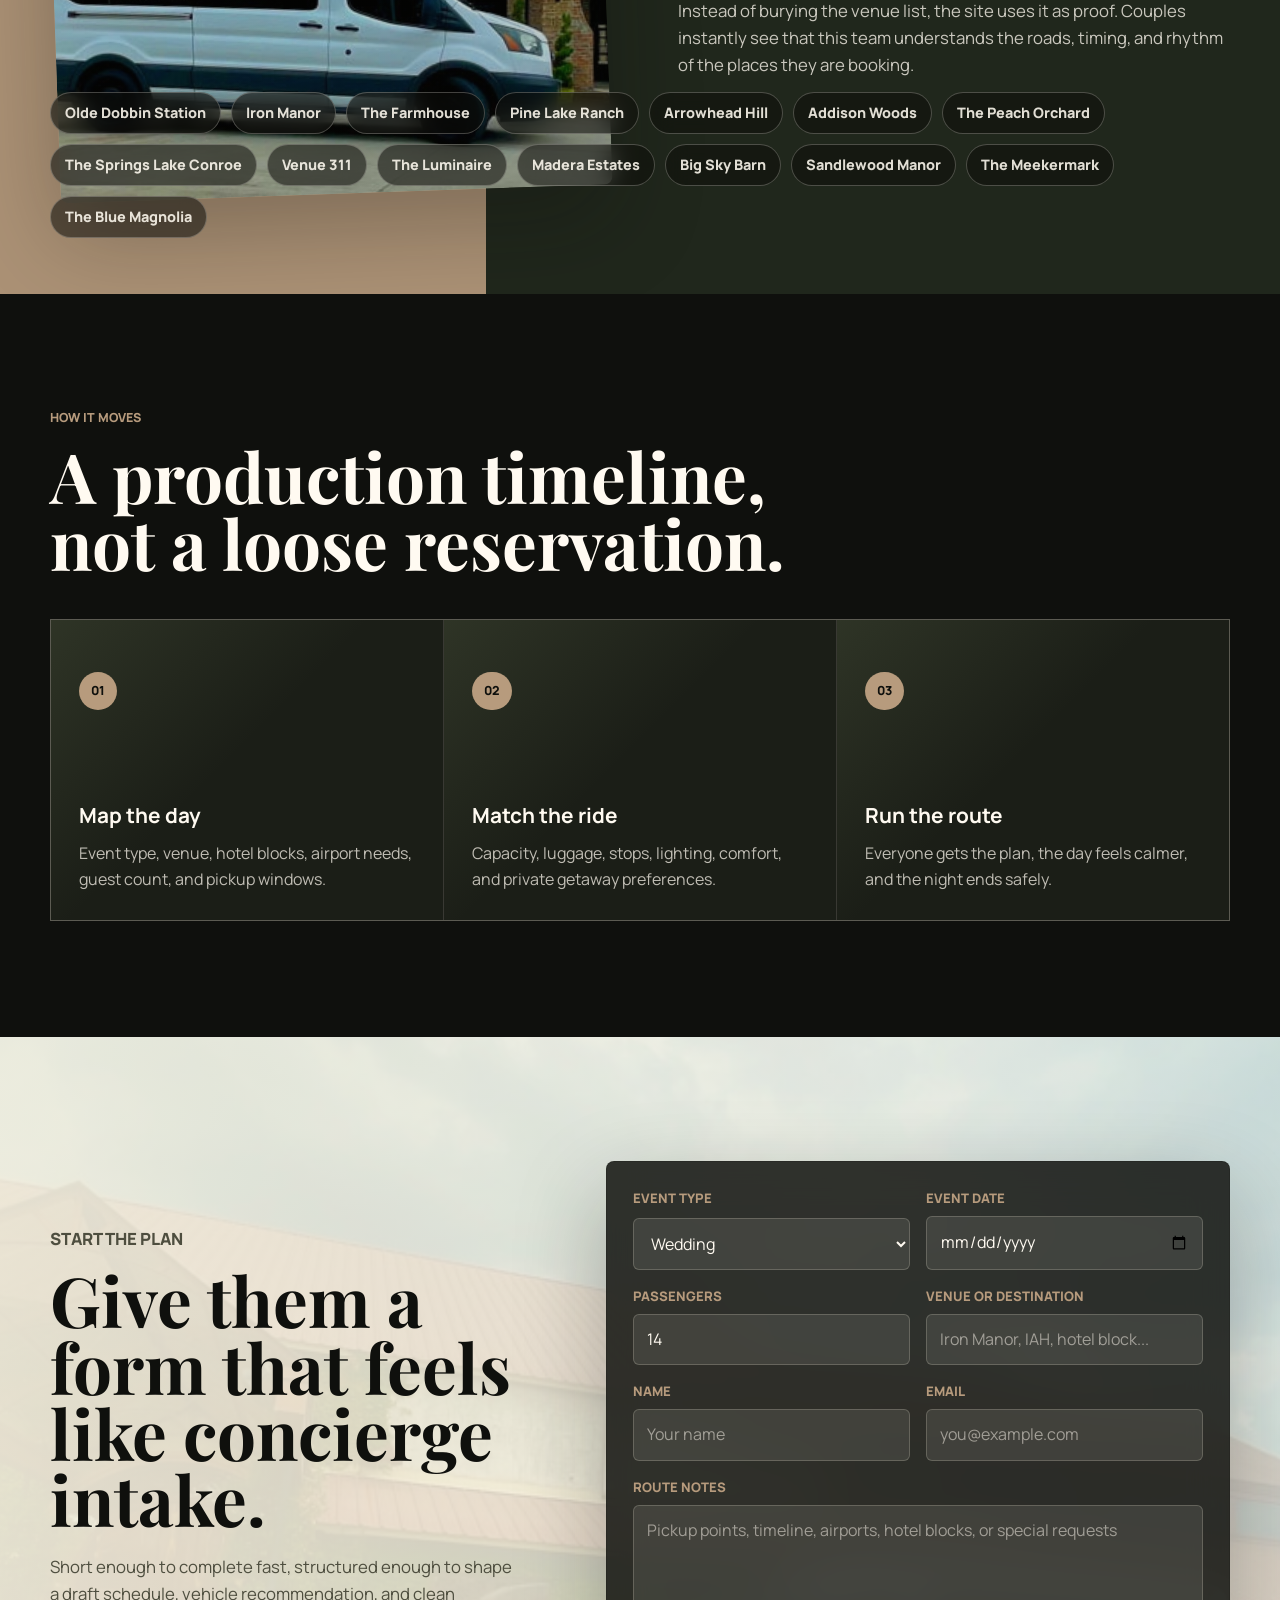
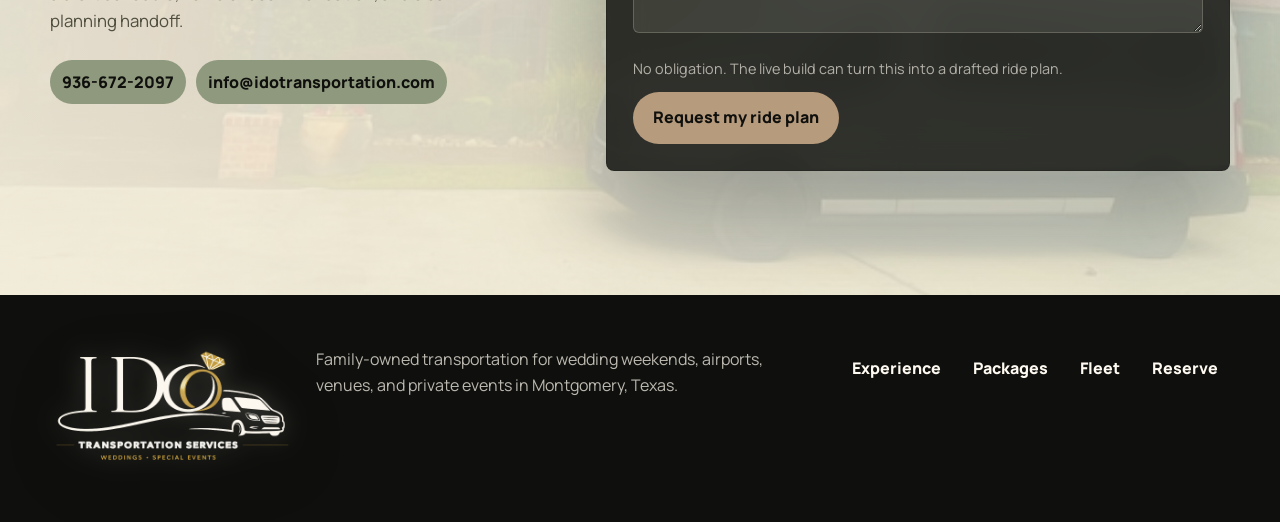
==== commit 88874457: "Wire admin demo and client proposal" ====
--- a/index.html
+++ b/index.html
@@ -15,6 +15,7 @@
       rel="stylesheet"
     />
     <link rel="stylesheet" href="styles.css" />
+    <link rel="stylesheet" href="visual-editor.css" />
     <script type="application/ld+json">
       {
         "@context": "https://schema.org",
@@ -32,7 +33,8 @@
 
     <header class="site-header" data-header>
       <a class="wordmark" href="#home" aria-label="I Do Transportation home">
-        <img src="assets/img/ido-logo-new-white.png" alt="I Do Transportation Services" />
+        <img class="logo-full" src="assets/img/ido-logo-new-white.png" alt="I Do Transportation Services" />
+        <img class="logo-mark" src="assets/img/ido-logo-mark-white.png" alt="" aria-hidden="true" />
       </a>
       <button class="nav-toggle" type="button" aria-expanded="false" aria-controls="site-nav">
         <span></span>
@@ -335,7 +337,8 @@
 
     <footer class="site-footer">
       <a class="wordmark footer-mark" href="#home" aria-label="I Do Transportation home">
-        <img src="assets/img/ido-logo-new-white.png" alt="I Do Transportation Services" />
+        <img class="logo-full" src="assets/img/ido-logo-new-white.png" alt="I Do Transportation Services" />
+        <img class="logo-mark" src="assets/img/ido-logo-mark-white.png" alt="" aria-hidden="true" />
       </a>
       <p>Family-owned transportation for wedding weekends, airports, venues, and private events in Montgomery, Texas.</p>
       <nav aria-label="Footer navigation">
@@ -347,5 +350,6 @@
     </footer>
 
     <script src="script.js"></script>
+    <script src="visual-editor.js"></script>
   </body>
 </html>
--- a/styles.css
+++ b/styles.css
@@ -151,12 +151,16 @@
 }
 
 .site-header.is-scrolled .wordmark {
+  width: clamp(92px, 9.2vw, 142px);
+  aspect-ratio: 2.75;
   filter: drop-shadow(0 14px 24px rgba(13, 14, 10, 0.18));
 }
 
 .wordmark {
+  position: relative;
   display: inline-flex;
   width: clamp(208px, 18.9vw, 294px);
+  aspect-ratio: 1.96;
   min-height: 0;
   align-items: center;
   justify-content: center;
@@ -165,7 +169,7 @@
   filter:
     drop-shadow(0 0 12px rgba(255, 250, 241, 0.28))
     drop-shadow(0 18px 32px rgba(13, 14, 10, 0.28));
-  transition: filter 220ms ease, transform 220ms ease;
+  transition: filter 220ms ease, transform 220ms ease, width 220ms ease, aspect-ratio 220ms ease;
 }
 
 .wordmark:hover {
@@ -173,9 +177,28 @@
 }
 
 .wordmark img {
+  position: absolute;
+  inset: 0;
   width: 100%;
+  height: 100%;
   max-height: none;
   object-fit: contain;
+  transition: opacity 180ms ease, transform 220ms ease;
+}
+
+.wordmark .logo-mark {
+  opacity: 0;
+  transform: scale(0.92);
+}
+
+.site-header.is-scrolled .wordmark .logo-full {
+  opacity: 0;
+  transform: scale(0.92);
+}
+
+.site-header.is-scrolled .wordmark .logo-mark {
+  opacity: 1;
+  transform: scale(1);
 }
 
 .site-nav {
@@ -1184,6 +1207,10 @@
 
   .wordmark {
     width: 200px;
+  }
+
+  .site-header.is-scrolled .wordmark {
+    width: 118px;
   }
 
   .wordmark img {
--- a/visual-editor.css
+++ b/visual-editor.css
@@ -0,0 +1,74 @@
+/* Visual Editor Mode Styles */
+[data-cms-key] {
+    transition: outline 0.2s ease, background-color 0.2s ease;
+    cursor: pointer;
+    position: relative;
+}
+
+[data-cms-key]:hover {
+    outline: 2px dashed #c1aa85 !important;
+    outline-offset: 4px;
+    background-color: rgba(193, 170, 133, 0.1);
+}
+
+[data-cms-key]:focus {
+    outline: 2px solid #c1aa85 !important;
+    outline-offset: 4px;
+    background-color: rgba(193, 170, 133, 0.2);
+}
+
+/* Specific styling for editable images to show they are clickable */
+img[data-cms-key]:hover {
+    opacity: 0.8;
+}
+
+/* Floating Admin Toolbar */
+#admin-toolbar {
+    position: fixed;
+    bottom: 30px;
+    left: 50%;
+    transform: translateX(-50%);
+    background: #0f100d;
+    border: 1px solid #c1aa8555;
+    padding: 12px 24px;
+    border-radius: 50px;
+    z-index: 99999;
+    display: flex;
+    gap: 16px;
+    align-items: center;
+    box-shadow: 0 20px 40px rgba(0,0,0,0.5);
+    color: #fff;
+    font-family: -apple-system, BlinkMacSystemFont, "Segoe UI", Roboto, Helvetica, Arial, sans-serif;
+}
+
+#admin-toolbar span {
+    font-size: 14px;
+    font-weight: 600;
+    opacity: 0.8;
+}
+
+#admin-toolbar button {
+    background: #c1aa85;
+    color: #0f100d;
+    border: none;
+    padding: 8px 16px;
+    border-radius: 20px;
+    font-weight: bold;
+    cursor: pointer;
+    font-size: 13px;
+    transition: background 0.2s;
+}
+
+#admin-toolbar button:hover {
+    background: #d4bea0;
+}
+
+#admin-toolbar .btn-logout {
+    background: transparent;
+    border: 1px solid #c1aa85;
+    color: #c1aa85;
+}
+
+#admin-toolbar .btn-logout:hover {
+    background: rgba(193, 170, 133, 0.1);
+}
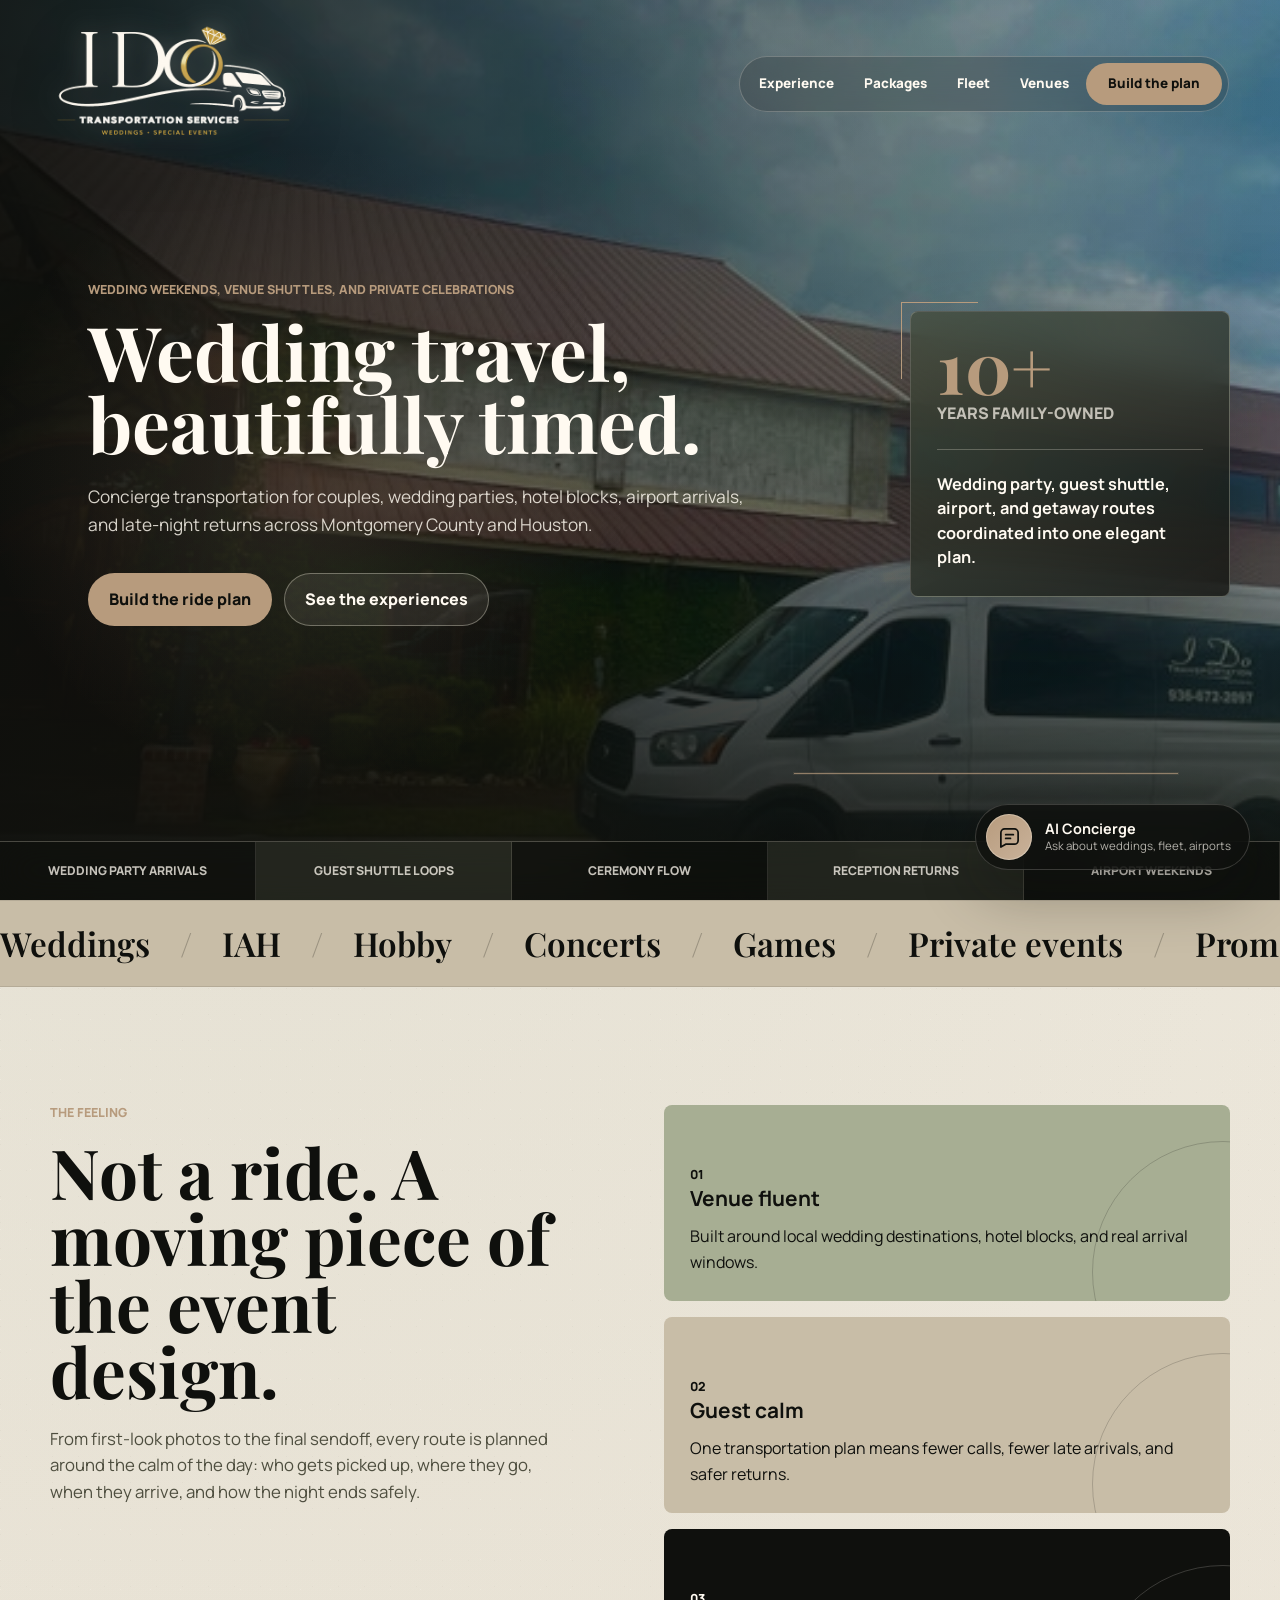
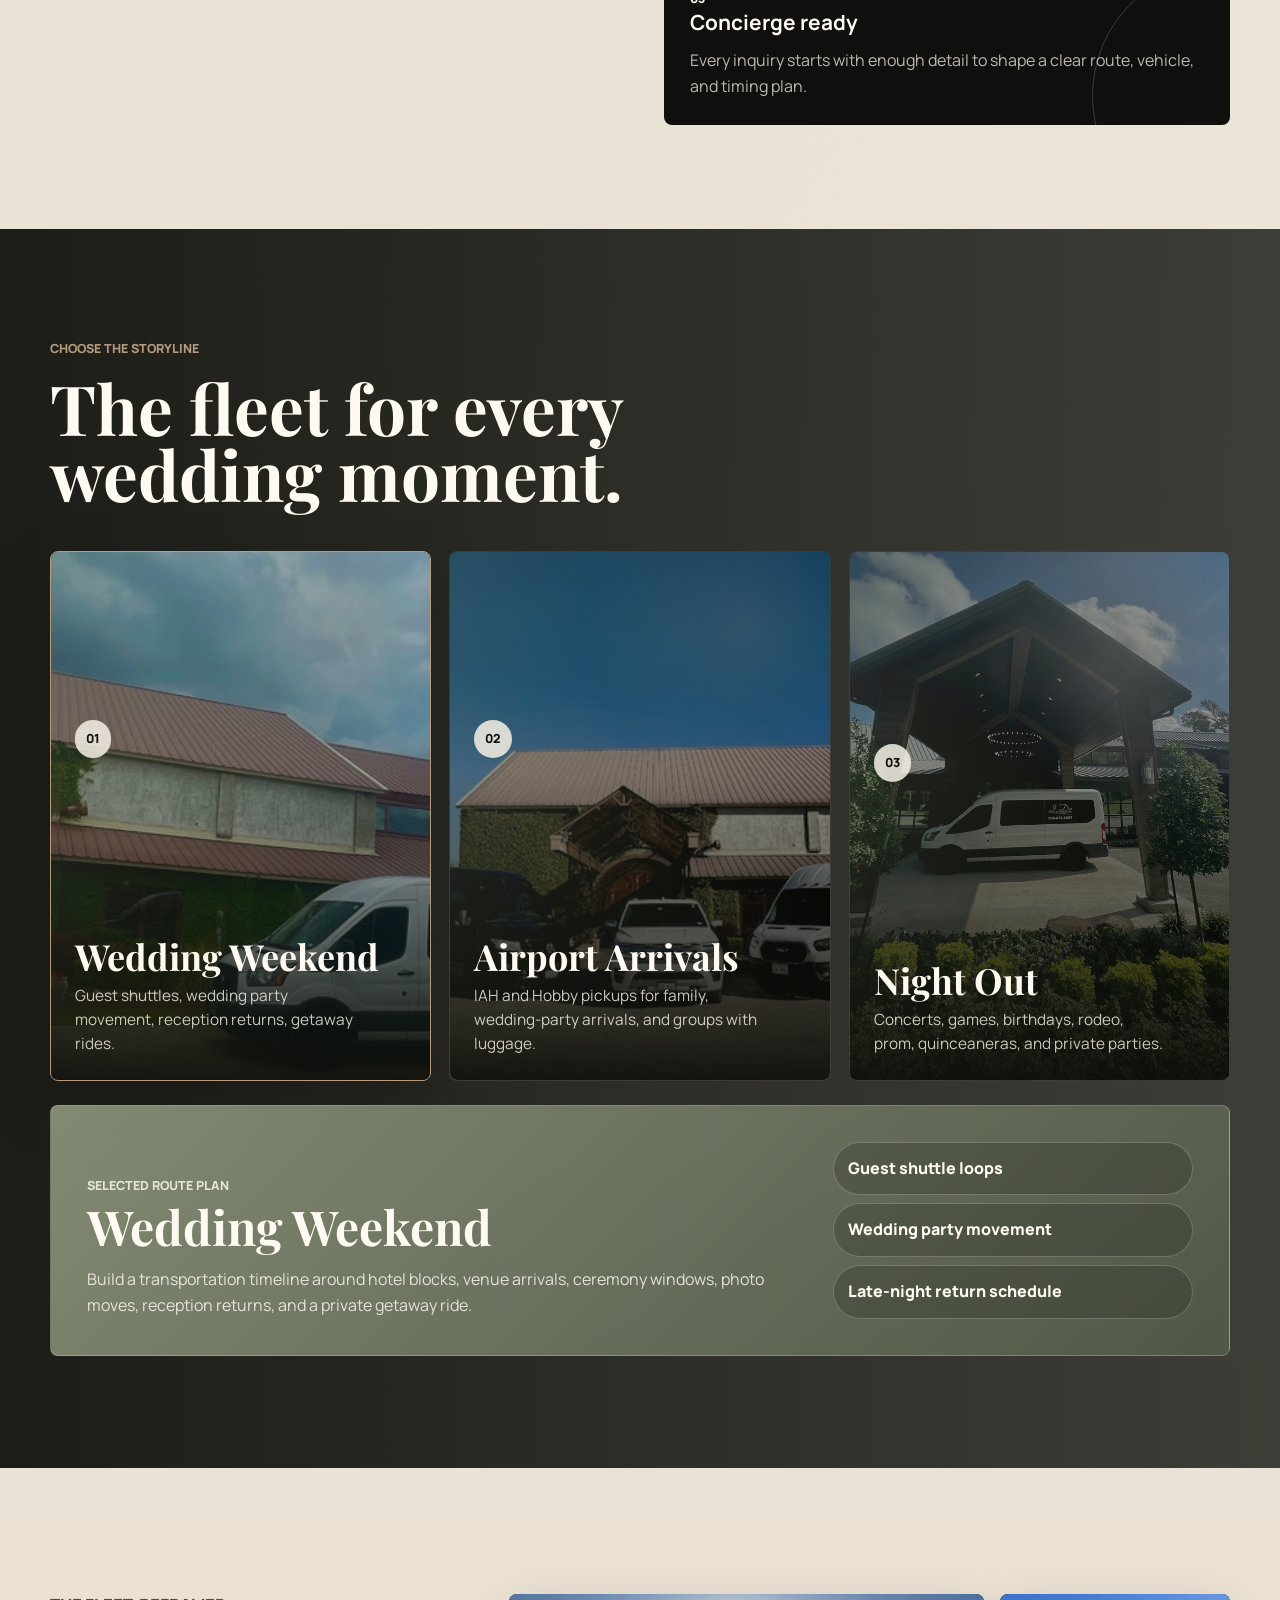
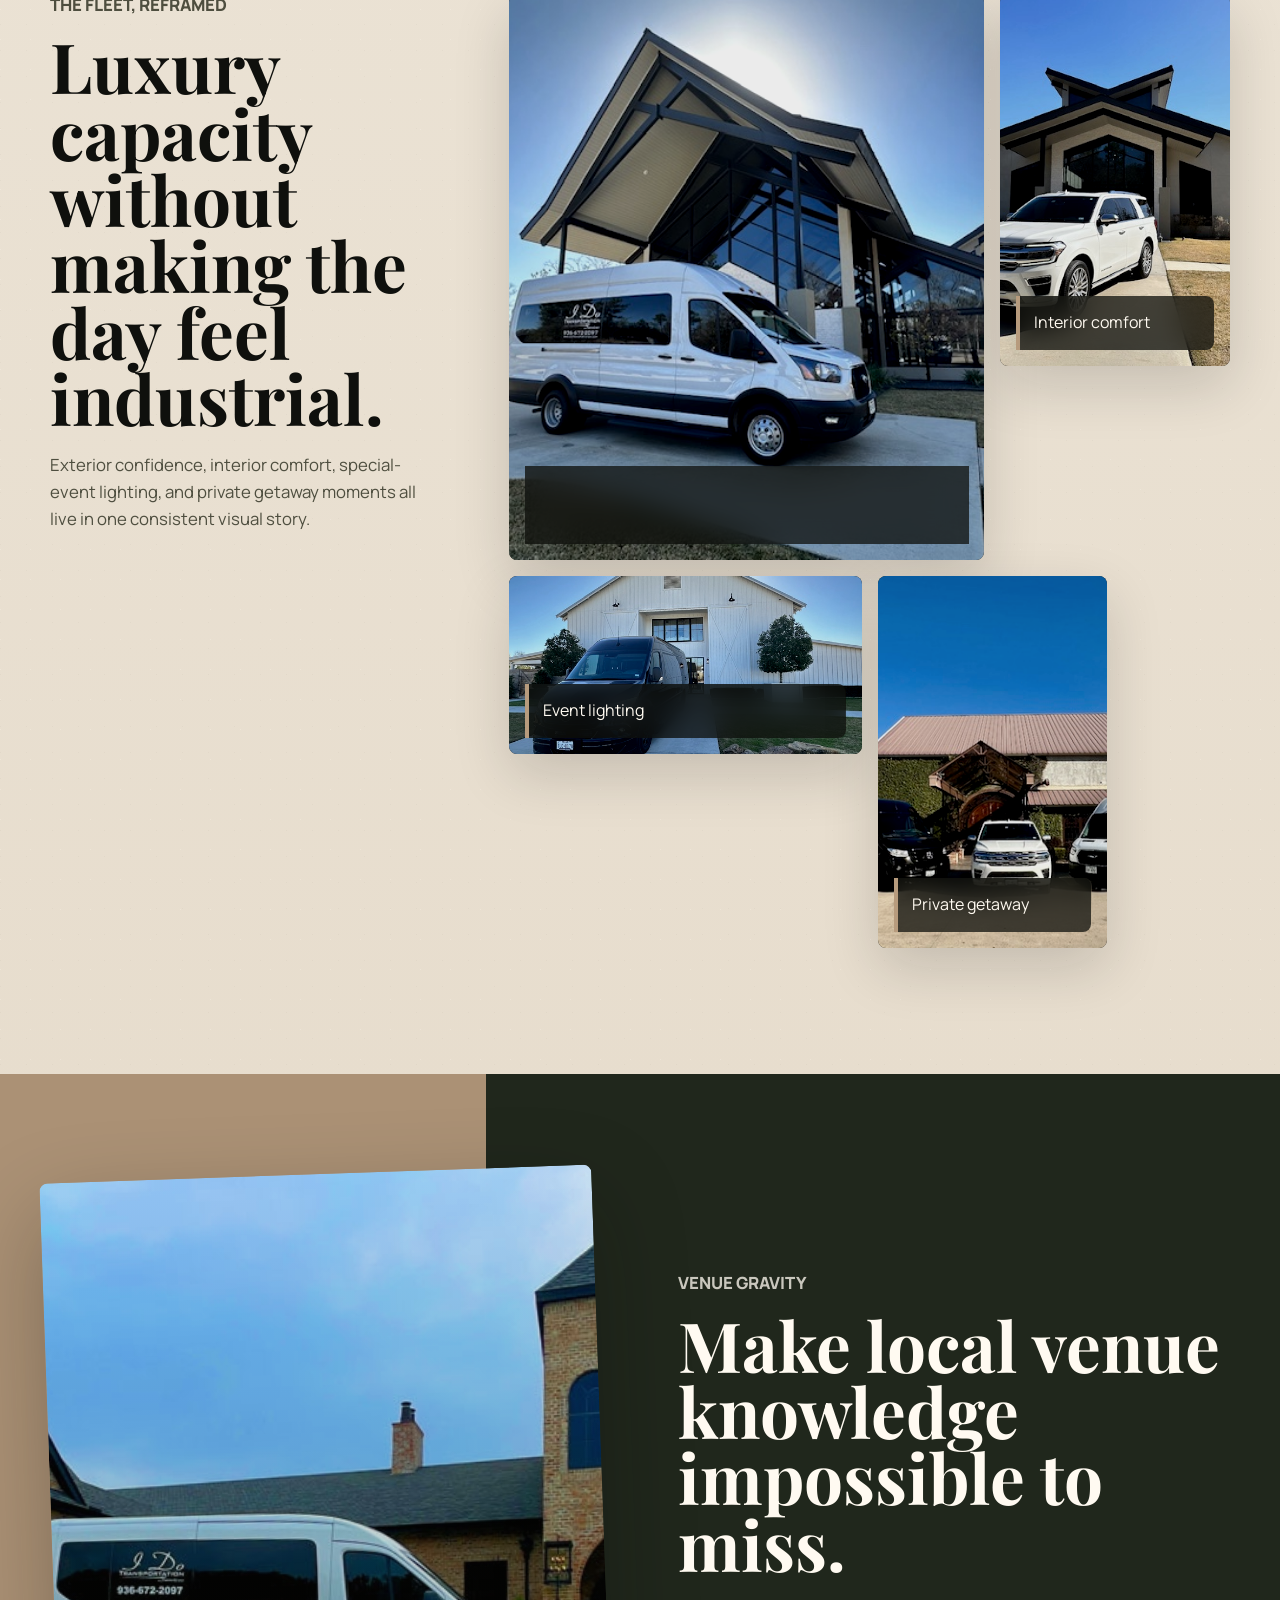
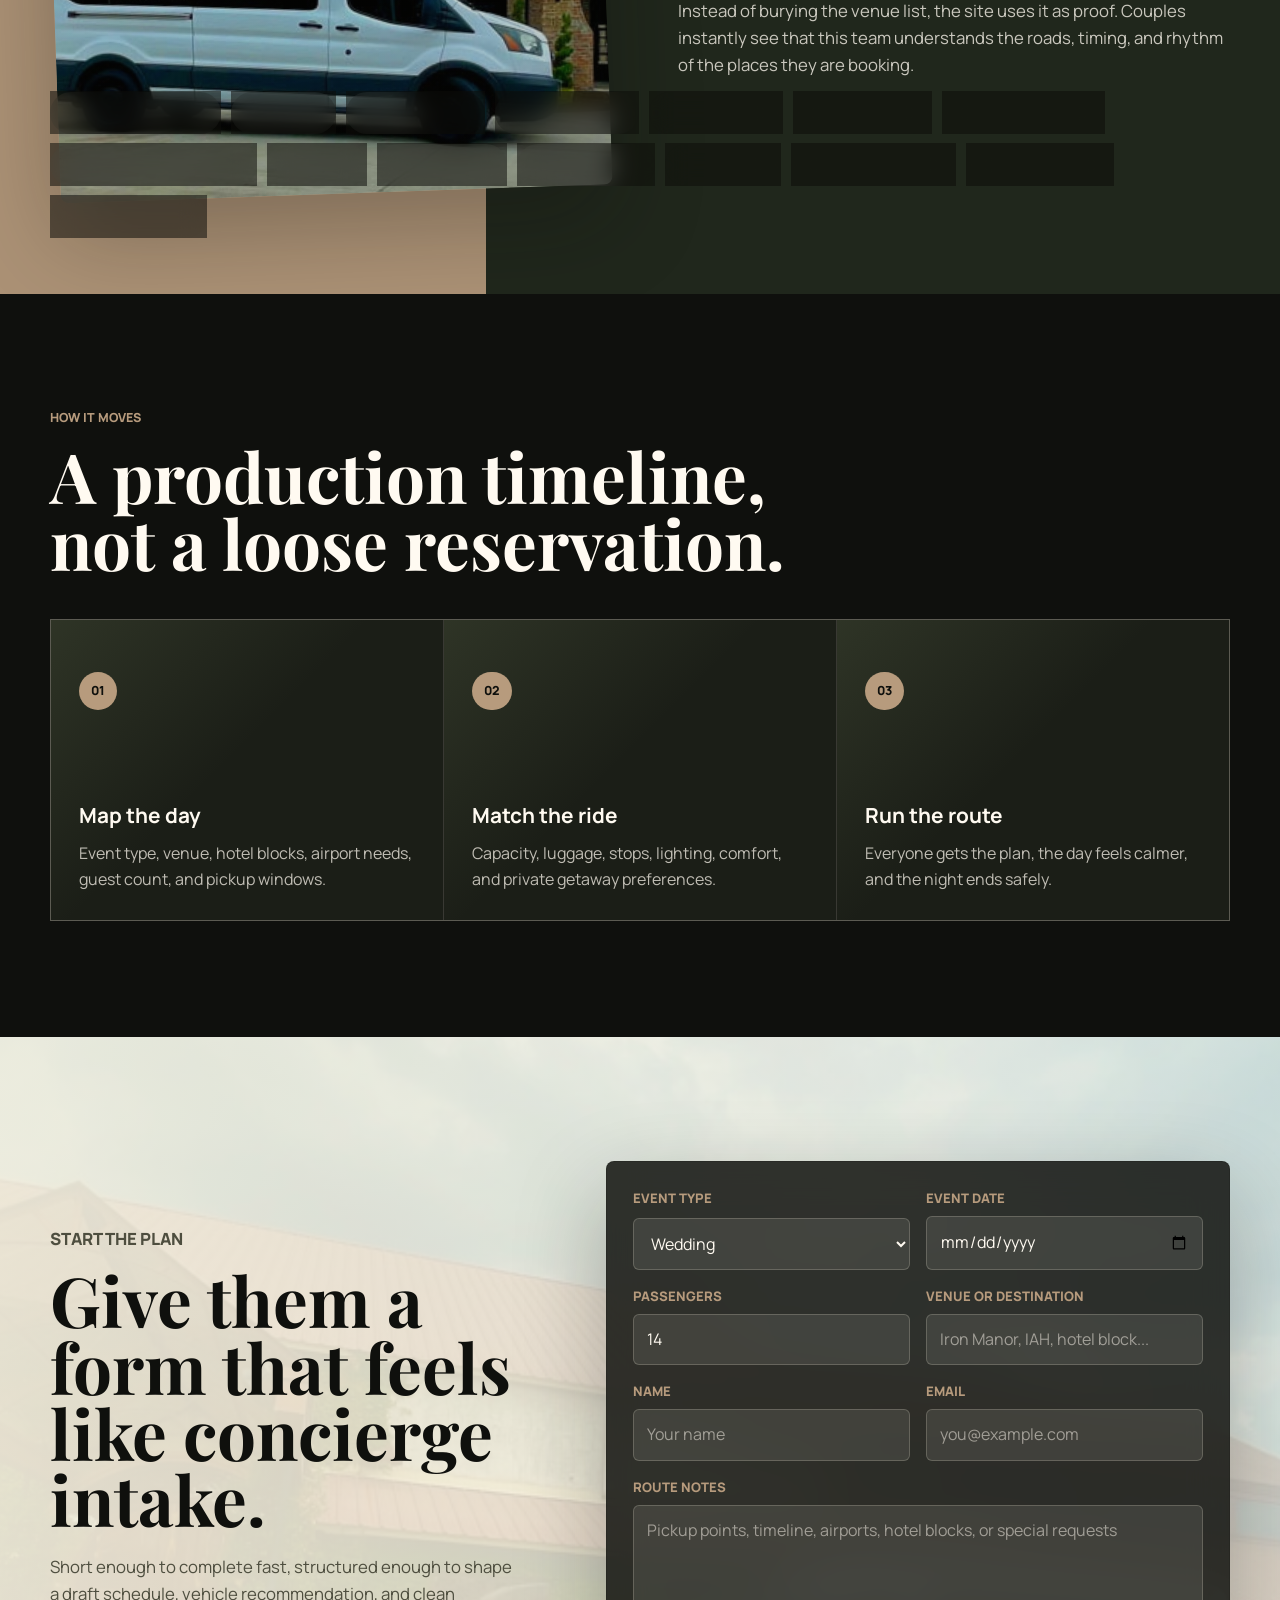
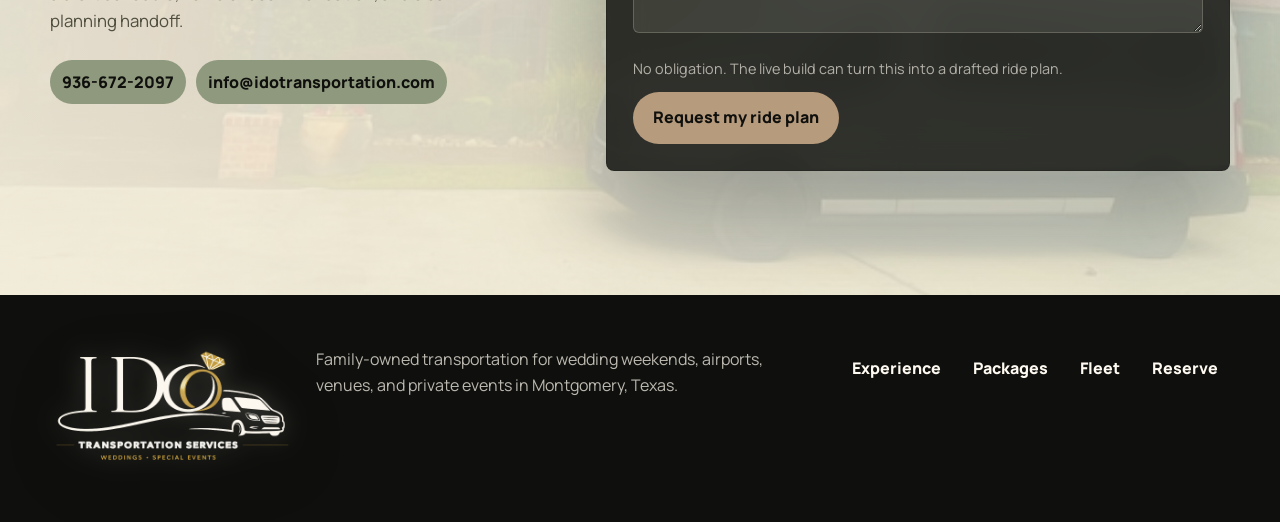
==== commit a1d07b1c: "Integrate AI concierge and SANO proposal" ====
--- a/index.html
+++ b/index.html
@@ -15,6 +15,7 @@
       rel="stylesheet"
     />
     <link rel="stylesheet" href="styles.css" />
+    <link rel="stylesheet" href="chatbot.css" />
     <link rel="stylesheet" href="visual-editor.css" />
     <script type="application/ld+json">
       {
@@ -349,7 +350,56 @@
       </nav>
     </footer>
 
+    <aside class="chatbot-shell" aria-label="AI Concierge">
+      <button class="chat-launcher" id="chat-launcher" type="button" aria-controls="chat-widget" aria-expanded="false">
+        <span class="chat-launcher-icon" aria-hidden="true">
+          <svg width="23" height="23" viewBox="0 0 24 24" fill="none" stroke="currentColor" stroke-width="1.8" stroke-linecap="round" stroke-linejoin="round">
+            <path d="M21 15a4 4 0 0 1-4 4H8l-5 3V7a4 4 0 0 1 4-4h10a4 4 0 0 1 4 4z"></path>
+            <path d="M8 9h8"></path>
+            <path d="M8 13h5"></path>
+          </svg>
+        </span>
+        <span class="chat-launcher-copy">
+          <strong>AI Concierge</strong>
+          <small>Ask about weddings, fleet, airports</small>
+        </span>
+      </button>
+
+      <section class="chat-widget closed" id="chat-widget" role="dialog" aria-modal="false" aria-labelledby="chat-title">
+        <header class="chat-header">
+          <div>
+            <p class="chat-kicker">I Do Transportation</p>
+            <h2 id="chat-title">AI Concierge</h2>
+            <span>Online for quick planning questions</span>
+          </div>
+          <button class="chat-close" type="button" aria-label="Close AI Concierge">Close</button>
+        </header>
+
+        <div class="status-toast" id="webhook-toast" role="status" aria-live="polite">Demo lead captured for handoff.</div>
+
+        <div class="chat-messages" id="messages" aria-live="polite">
+          <div class="msg bot">
+            <p>Welcome to I Do Transportation. I can help with wedding shuttles, airport arrivals, fleet questions, and quote handoff.</p>
+            <div class="bot-question">What kind of event are we planning for today?</div>
+          </div>
+        </div>
+
+        <div class="quick-replies" id="quick-replies" aria-label="Suggested questions">
+          <button class="quick-reply" type="button" data-chat-reply="Get a Quote">Get a Quote</button>
+          <button class="quick-reply" type="button" data-chat-reply="What vehicles do you have?">Fleet Details</button>
+          <button class="quick-reply" type="button" data-chat-reply="Do you go to IAH?">Airport Transfers</button>
+        </div>
+
+        <form class="chat-input" id="chat-form">
+          <label class="sr-only" for="userInput">Message the AI Concierge</label>
+          <input type="text" id="userInput" placeholder="Type your message..." autocomplete="off" />
+          <button type="submit">Send</button>
+        </form>
+      </section>
+    </aside>
+
     <script src="script.js"></script>
+    <script src="chatbot.js"></script>
     <script src="visual-editor.js"></script>
   </body>
 </html>
--- a/styles.css
+++ b/styles.css
@@ -151,9 +151,15 @@
 }
 
 .site-header.is-scrolled .wordmark {
-  width: clamp(92px, 9.2vw, 142px);
+  width: clamp(58px, 4.8vw, 76px);
   aspect-ratio: 2.75;
-  filter: drop-shadow(0 14px 24px rgba(13, 14, 10, 0.18));
+  margin-top: -14px;
+  border: 1px solid rgba(255, 250, 241, 0.18);
+  border-radius: 999px;
+  background: rgba(15, 16, 13, 0.7);
+  backdrop-filter: blur(16px);
+  box-shadow: 0 18px 42px rgba(13, 14, 10, 0.22);
+  filter: drop-shadow(0 10px 18px rgba(13, 14, 10, 0.16));
 }
 
 .wordmark {
@@ -169,7 +175,7 @@
   filter:
     drop-shadow(0 0 12px rgba(255, 250, 241, 0.28))
     drop-shadow(0 18px 32px rgba(13, 14, 10, 0.28));
-  transition: filter 220ms ease, transform 220ms ease, width 220ms ease, aspect-ratio 220ms ease;
+  transition: filter 220ms ease, transform 220ms ease, width 220ms ease, aspect-ratio 220ms ease, margin-top 220ms ease;
 }
 
 .wordmark:hover {
@@ -1210,7 +1216,7 @@
   }
 
   .site-header.is-scrolled .wordmark {
-    width: 118px;
+    width: 72px;
   }
 
   .wordmark img {
--- a/chatbot.css
+++ b/chatbot.css
@@ -0,0 +1,305 @@
+.sr-only {
+  position: absolute;
+  width: 1px;
+  height: 1px;
+  overflow: hidden;
+  clip: rect(0, 0, 0, 0);
+  white-space: nowrap;
+}
+
+.chatbot-shell {
+  position: fixed;
+  right: clamp(16px, 3vw, 30px);
+  bottom: clamp(16px, 3vw, 30px);
+  z-index: 80;
+  font-family: "Manrope", Verdana, sans-serif;
+}
+
+.chat-launcher {
+  min-height: 64px;
+  display: inline-flex;
+  align-items: center;
+  gap: 13px;
+  padding: 9px 18px 9px 10px;
+  border: 1px solid rgba(255, 250, 241, 0.18);
+  border-radius: 999px;
+  background: rgba(15, 16, 13, 0.78);
+  color: var(--white);
+  box-shadow: 0 22px 58px rgba(13, 14, 10, 0.3);
+  backdrop-filter: blur(18px);
+  cursor: pointer;
+  transition: transform 180ms ease, border-color 180ms ease, background 180ms ease;
+}
+
+.chat-launcher:hover {
+  transform: translateY(-2px);
+  border-color: rgba(183, 155, 125, 0.46);
+  background: rgba(15, 16, 13, 0.9);
+}
+
+.chat-launcher-icon {
+  width: 46px;
+  height: 46px;
+  display: inline-flex;
+  align-items: center;
+  justify-content: center;
+  border-radius: 50%;
+  background: linear-gradient(135deg, var(--champagne), var(--champagne-soft));
+  color: var(--ink);
+  box-shadow: inset 0 0 0 1px rgba(255, 250, 241, 0.3);
+}
+
+.chat-launcher-copy {
+  display: grid;
+  gap: 1px;
+  text-align: left;
+}
+
+.chat-launcher-copy strong {
+  font-size: 0.9rem;
+  line-height: 1.15;
+}
+
+.chat-launcher-copy small {
+  color: rgba(255, 250, 241, 0.68);
+  font-size: 0.72rem;
+  line-height: 1.2;
+}
+
+.chat-widget {
+  position: absolute;
+  right: 0;
+  bottom: 82px;
+  width: min(390px, calc(100vw - 32px));
+  height: min(640px, calc(100vh - 132px));
+  display: flex;
+  flex-direction: column;
+  overflow: hidden;
+  border: 1px solid rgba(255, 250, 241, 0.16);
+  border-radius: 18px;
+  background:
+    linear-gradient(160deg, rgba(32, 39, 28, 0.98), rgba(15, 16, 13, 0.98)),
+    var(--ink);
+  box-shadow: 0 34px 90px rgba(13, 14, 10, 0.42);
+  color: var(--white);
+  transform-origin: bottom right;
+  transition: opacity 180ms ease, transform 220ms ease, visibility 220ms ease;
+}
+
+.chat-widget.closed {
+  opacity: 0;
+  visibility: hidden;
+  pointer-events: none;
+  transform: translateY(16px) scale(0.96);
+}
+
+.chat-header {
+  display: flex;
+  justify-content: space-between;
+  gap: 18px;
+  padding: 22px;
+  border-bottom: 1px solid rgba(255, 250, 241, 0.11);
+  background:
+    radial-gradient(circle at 18% 0%, rgba(183, 155, 125, 0.18), transparent 38%),
+    rgba(255, 250, 241, 0.03);
+}
+
+.chat-kicker {
+  margin: 0 0 4px;
+  color: var(--champagne);
+  font-size: 0.68rem;
+  font-weight: 800;
+  letter-spacing: 0.16em;
+  text-transform: uppercase;
+}
+
+.chat-header h2 {
+  margin: 0;
+  color: var(--white);
+  font-family: "Playfair Display", Georgia, serif;
+  font-size: 1.75rem;
+  line-height: 1;
+}
+
+.chat-header span {
+  display: block;
+  margin-top: 8px;
+  color: rgba(255, 250, 241, 0.62);
+  font-size: 0.82rem;
+}
+
+.chat-close {
+  align-self: start;
+  min-height: 38px;
+  padding: 0 13px;
+  border: 1px solid rgba(255, 250, 241, 0.16);
+  border-radius: 999px;
+  background: rgba(255, 250, 241, 0.07);
+  color: var(--white);
+  cursor: pointer;
+  font-size: 0.75rem;
+  font-weight: 800;
+  text-transform: uppercase;
+}
+
+.status-toast {
+  display: none;
+  padding: 10px 16px;
+  background: rgba(143, 153, 125, 0.95);
+  color: var(--ink);
+  font-size: 0.78rem;
+  font-weight: 800;
+  text-align: center;
+}
+
+.chat-messages {
+  flex: 1;
+  display: flex;
+  flex-direction: column;
+  gap: 13px;
+  overflow-y: auto;
+  padding: 18px;
+  background:
+    linear-gradient(135deg, rgba(255, 250, 241, 0.035) 0 1px, transparent 1px 18px),
+    rgba(15, 16, 13, 0.42);
+}
+
+.msg {
+  max-width: 90%;
+  padding: 13px 15px;
+  border-radius: 14px;
+  font-size: 0.9rem;
+  line-height: 1.5;
+}
+
+.msg p {
+  margin: 0;
+}
+
+.msg.bot {
+  align-self: flex-start;
+  border: 1px solid rgba(255, 250, 241, 0.1);
+  border-bottom-left-radius: 5px;
+  background: rgba(255, 250, 241, 0.08);
+  color: rgba(255, 250, 241, 0.88);
+}
+
+.msg.user {
+  align-self: flex-end;
+  border-bottom-right-radius: 5px;
+  background: var(--champagne);
+  color: var(--ink);
+  font-weight: 700;
+}
+
+.bot-question {
+  margin-top: 12px;
+  padding-top: 12px;
+  border-top: 1px solid rgba(255, 250, 241, 0.12);
+  color: rgba(255, 250, 241, 0.68);
+  font-style: italic;
+}
+
+.sms-button {
+  min-height: 44px;
+  display: inline-flex;
+  align-items: center;
+  justify-content: center;
+  gap: 8px;
+  margin-top: 14px;
+  padding: 10px 13px;
+  border-radius: 999px;
+  background: var(--champagne);
+  color: var(--ink) !important;
+  font-weight: 800;
+  text-decoration: none;
+}
+
+.quick-replies {
+  display: flex;
+  gap: 8px;
+  overflow-x: auto;
+  padding: 0 18px 14px;
+  background: rgba(15, 16, 13, 0.42);
+  scrollbar-width: none;
+}
+
+.quick-replies::-webkit-scrollbar {
+  display: none;
+}
+
+.quick-reply {
+  flex: 0 0 auto;
+  min-height: 38px;
+  padding: 8px 13px;
+  border: 1px solid rgba(183, 155, 125, 0.5);
+  border-radius: 999px;
+  background: rgba(255, 250, 241, 0.06);
+  color: var(--white);
+  cursor: pointer;
+  font-size: 0.8rem;
+  font-weight: 800;
+}
+
+.quick-reply:hover {
+  background: rgba(183, 155, 125, 0.18);
+}
+
+.chat-input {
+  display: flex;
+  gap: 10px;
+  padding: 15px;
+  border-top: 1px solid rgba(255, 250, 241, 0.11);
+  background: rgba(15, 16, 13, 0.88);
+}
+
+.chat-input input {
+  min-width: 0;
+  flex: 1;
+  border: 1px solid rgba(255, 250, 241, 0.14);
+  border-radius: 999px;
+  background: rgba(255, 250, 241, 0.08);
+  color: var(--white);
+  outline: none;
+  padding: 0 14px;
+}
+
+.chat-input input::placeholder {
+  color: rgba(255, 250, 241, 0.48);
+}
+
+.chat-input button {
+  min-height: 44px;
+  padding: 0 15px;
+  border: 0;
+  border-radius: 999px;
+  background: var(--champagne);
+  color: var(--ink);
+  cursor: pointer;
+  font-weight: 900;
+}
+
+@media (max-width: 560px) {
+  .chatbot-shell {
+    right: 14px;
+    bottom: 14px;
+  }
+
+  .chat-launcher {
+    min-height: 58px;
+    padding-right: 14px;
+  }
+
+  .chat-launcher-copy small {
+    display: none;
+  }
+
+  .chat-widget {
+    position: fixed;
+    inset: 12px;
+    width: auto;
+    height: auto;
+    bottom: 12px;
+    border-radius: 16px;
+  }
+}
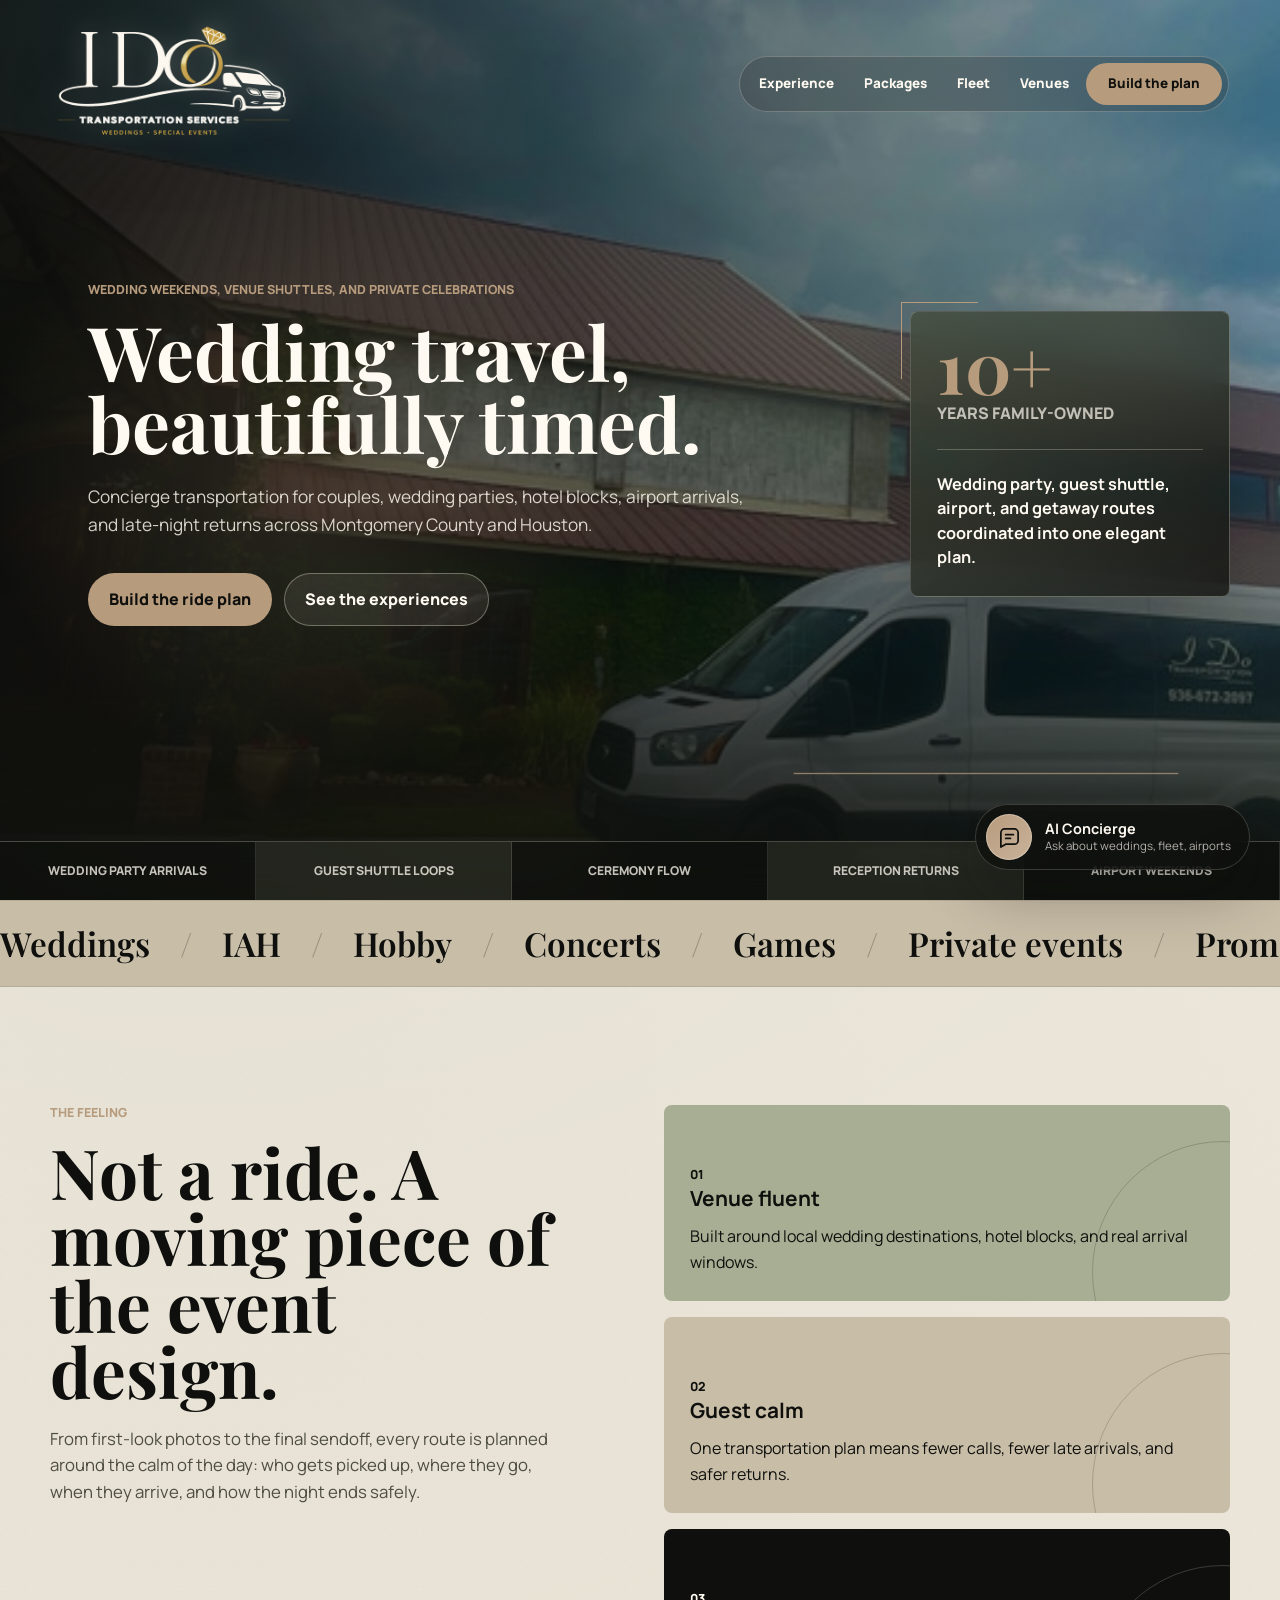
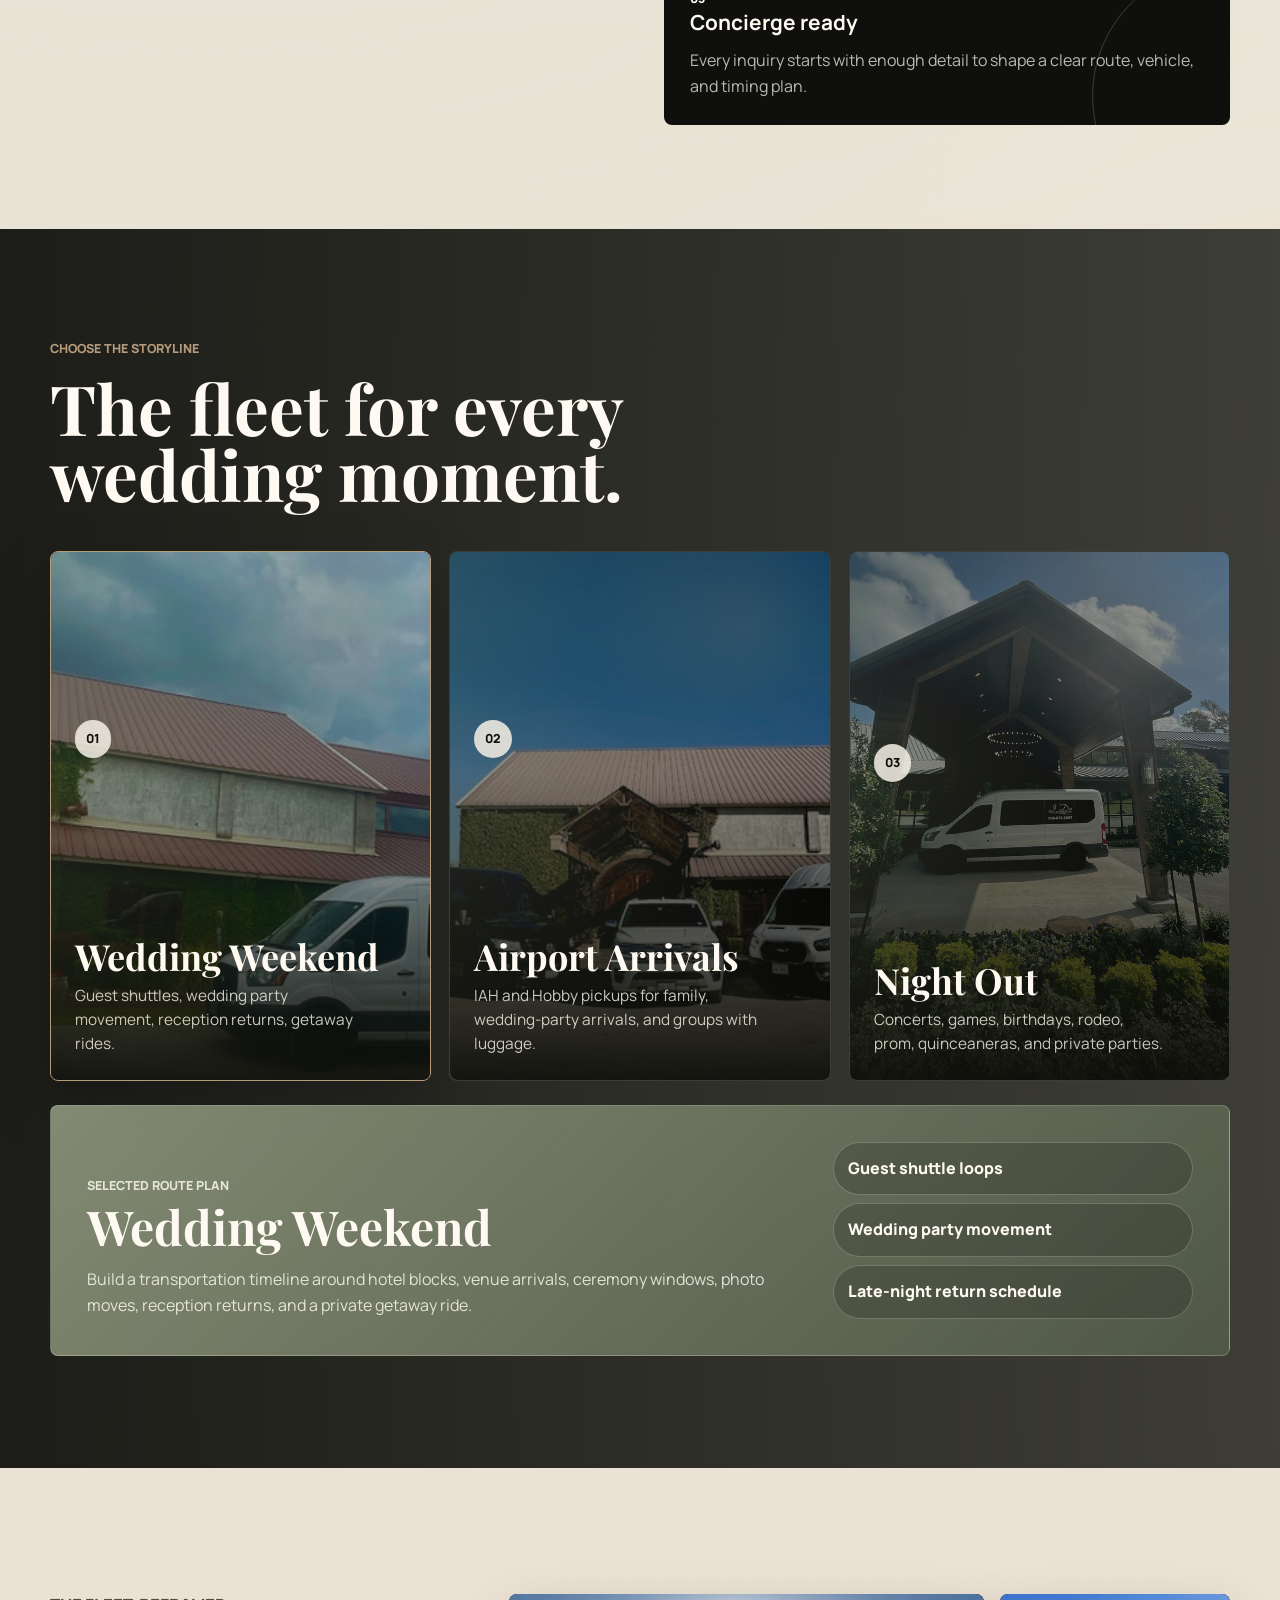
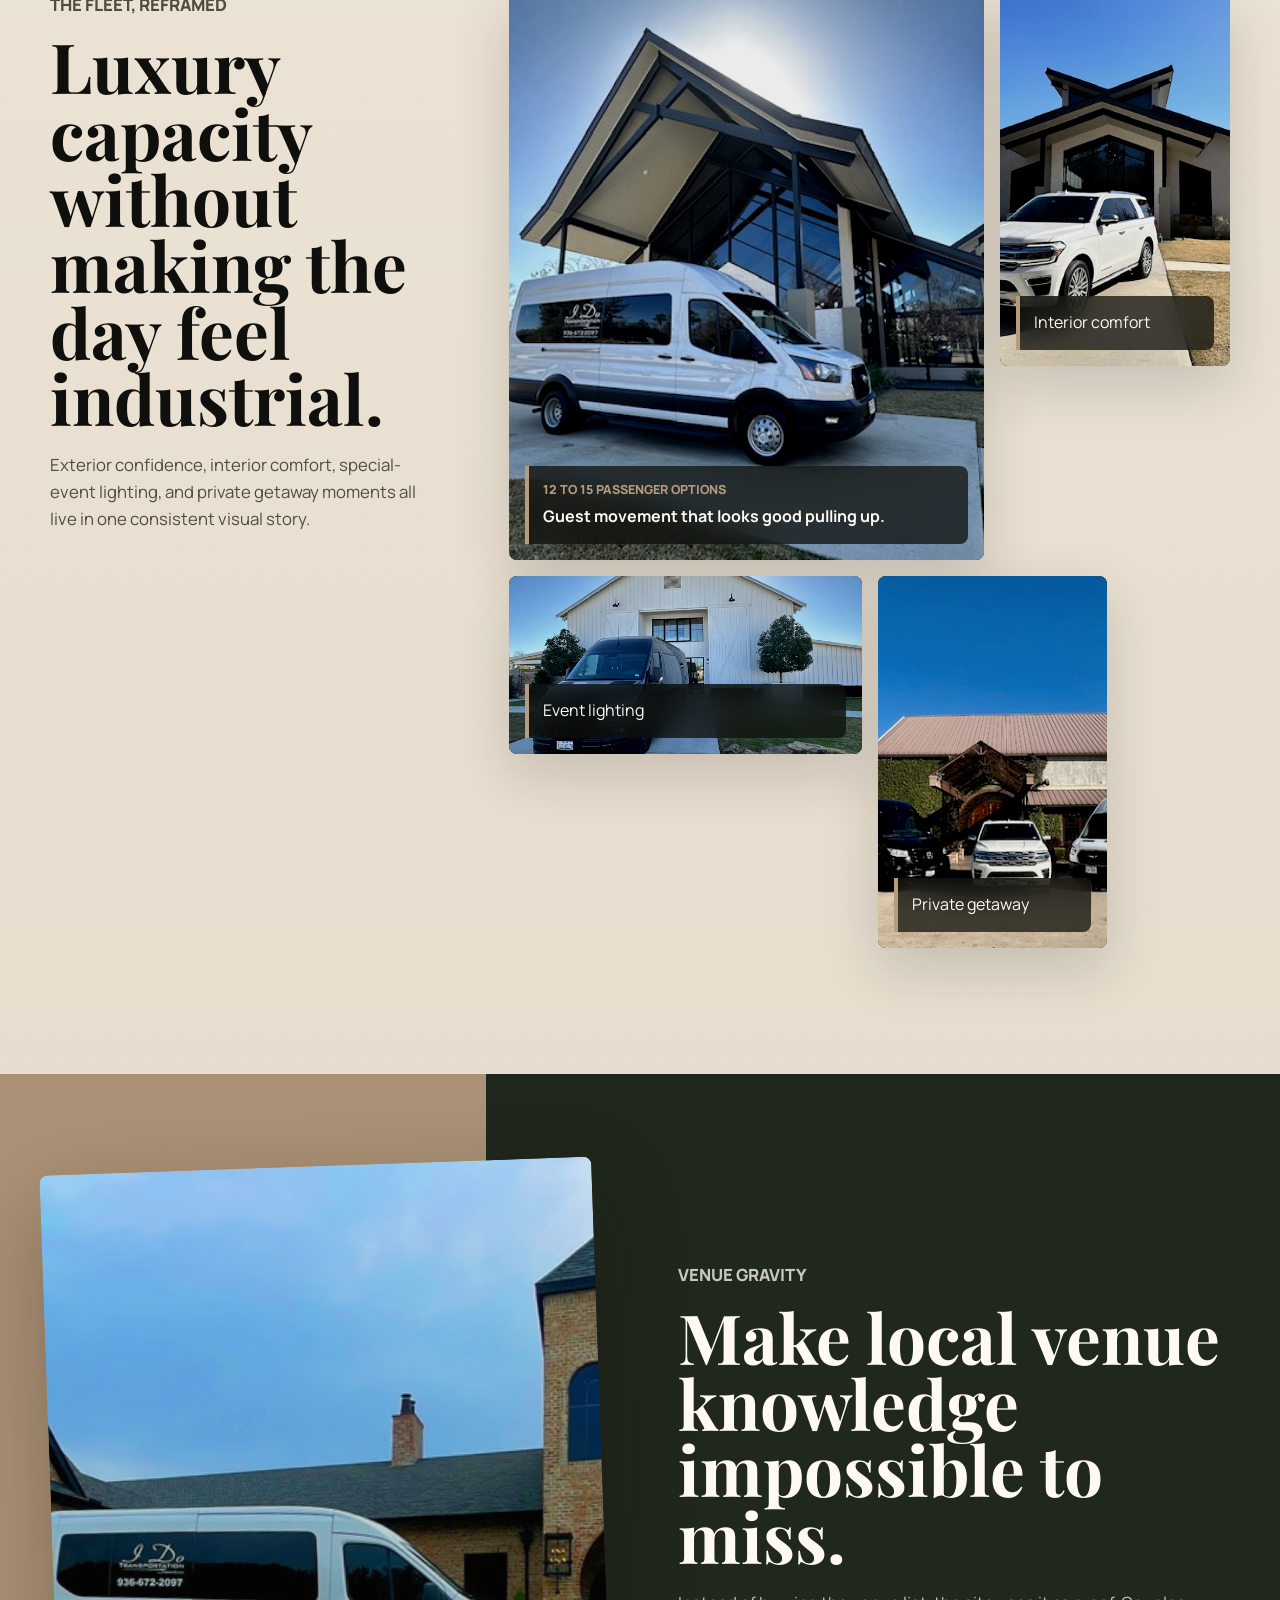
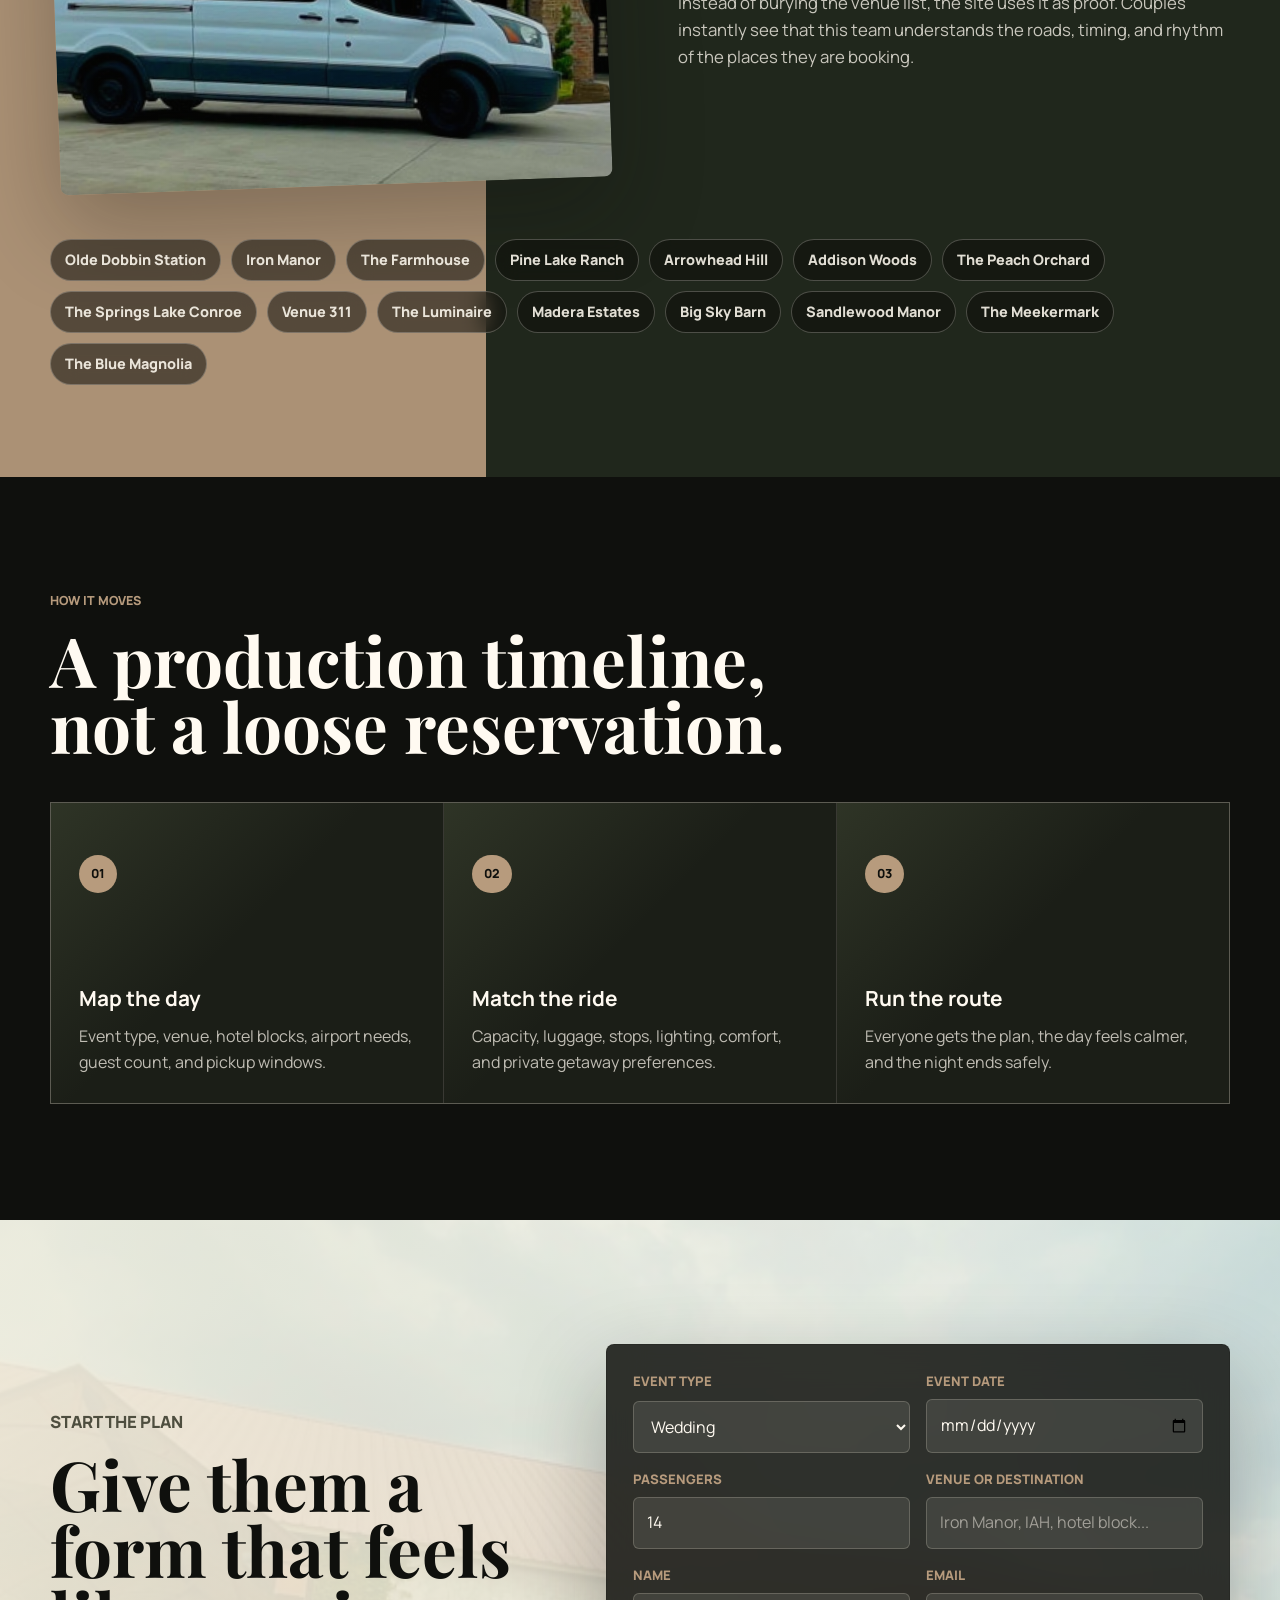
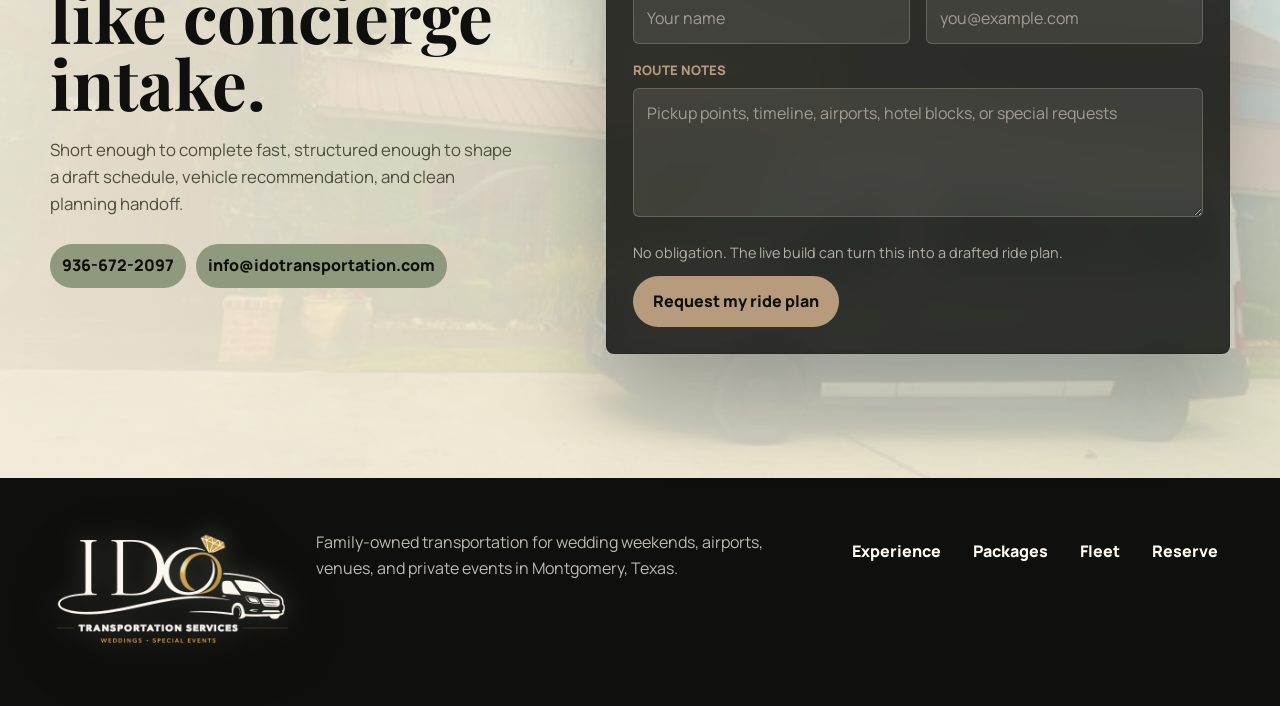
==== commit ae396baa: "Polish mobile hero ribbon" ====
--- a/index.html
+++ b/index.html
@@ -87,11 +87,11 @@
         </div>
 
         <div class="arrival-ribbon" aria-label="Transportation moments">
-          <span>Wedding party arrivals</span>
-          <span>Guest shuttle loops</span>
-          <span>Ceremony flow</span>
-          <span>Reception returns</span>
-          <span>Airport weekends</span>
+          <span data-short="Wedding Party" data-tiny="Wedding">Wedding party arrivals</span>
+          <span data-short="Shuttles" data-tiny="Shuttle">Guest shuttle loops</span>
+          <span data-short="Ceremony" data-tiny="Vows">Ceremony flow</span>
+          <span data-short="Returns" data-tiny="Returns">Reception returns</span>
+          <span data-short="Airports" data-tiny="Airports">Airport weekends</span>
         </div>
       </section>
 
--- a/styles.css
+++ b/styles.css
@@ -151,9 +151,10 @@
 }
 
 .site-header.is-scrolled .wordmark {
-  width: clamp(58px, 4.8vw, 76px);
-  aspect-ratio: 2.75;
-  margin-top: -14px;
+  width: clamp(132px, 10.4vw, 158px);
+  height: 56px;
+  aspect-ratio: auto;
+  margin-top: 0;
   border: 1px solid rgba(255, 250, 241, 0.18);
   border-radius: 999px;
   background: rgba(15, 16, 13, 0.7);
@@ -197,6 +198,12 @@
   transform: scale(0.92);
 }
 
+.site-header.is-scrolled .wordmark img {
+  inset: 7px 13px;
+  width: calc(100% - 26px);
+  height: calc(100% - 14px);
+}
+
 .site-header.is-scrolled .wordmark .logo-full {
   opacity: 0;
   transform: scale(0.92);
@@ -857,7 +864,8 @@
   min-height: 820px;
   display: grid;
   grid-template-columns: minmax(0, 1fr) minmax(0, 1fr);
-  gap: clamp(32px, 6vw, 78px);
+  column-gap: clamp(32px, 6vw, 78px);
+  row-gap: clamp(30px, 4vw, 54px);
   align-items: center;
   padding: 92px max(20px, calc((100vw - var(--content)) / 2));
   overflow: hidden;
@@ -901,14 +909,13 @@
 }
 
 .venue-cloud {
-  position: absolute;
+  position: relative;
   z-index: 2;
-  left: max(20px, calc((100vw - var(--content)) / 2));
-  right: max(20px, calc((100vw - var(--content)) / 2));
-  bottom: 56px;
+  grid-column: 1 / -1;
   display: flex;
   flex-wrap: wrap;
   gap: 10px;
+  margin-top: 2px;
 }
 
 .venue-cloud span {
@@ -1191,7 +1198,7 @@
   }
 
   .venue-scene {
-    padding-bottom: 210px;
+    padding-bottom: 92px;
   }
 
   .site-footer nav {
@@ -1216,7 +1223,8 @@
   }
 
   .site-header.is-scrolled .wordmark {
-    width: 72px;
+    width: 116px;
+    height: 48px;
   }
 
   .wordmark img {
@@ -1302,11 +1310,43 @@
   }
 
   .arrival-ribbon {
-    grid-template-columns: 1fr;
+    left: 14px;
+    right: 14px;
+    bottom: 14px;
+    grid-template-columns: repeat(5, minmax(0, 1fr));
+    gap: 2px;
+    padding: 5px;
+    overflow: hidden;
+    border: 1px solid rgba(246, 240, 223, 0.26);
+    border-radius: 999px;
+    background: rgba(15, 16, 13, 0.72);
+    box-shadow: 0 16px 42px rgba(13, 14, 10, 0.22);
   }
 
   .arrival-ribbon span {
-    min-height: 42px;
+    min-width: 0;
+    min-height: 40px;
+    padding: 0 4px;
+    border-right: 0;
+    border-radius: 999px;
+    font-size: 0;
+    line-height: 1;
+    overflow: hidden;
+    text-align: center;
+    white-space: normal;
+  }
+
+  .arrival-ribbon span::after {
+    content: attr(data-short);
+    font-size: clamp(0.56rem, 2.15vw, 0.68rem);
+    line-height: 1.08;
+  }
+
+  @media (max-width: 360px) {
+    .arrival-ribbon span::after {
+      content: attr(data-tiny);
+      font-size: 0.54rem;
+    }
   }
 
   .experience,
@@ -1352,17 +1392,11 @@
   .venue-scene {
     min-height: auto;
     padding-top: 64px;
-    padding-bottom: 260px;
+    padding-bottom: 76px;
   }
 
   .venue-scene-image {
     min-height: 340px;
-  }
-
-  .venue-cloud {
-    left: 14px;
-    right: 14px;
-    bottom: 38px;
   }
 
   .timeline-grid article {
--- a/chatbot.css
+++ b/chatbot.css
@@ -282,15 +282,18 @@
 @media (max-width: 560px) {
   .chatbot-shell {
     right: 14px;
-    bottom: 14px;
+    bottom: 76px;
   }
 
   .chat-launcher {
+    width: 58px;
     min-height: 58px;
-    padding-right: 14px;
+    justify-content: center;
+    gap: 0;
+    padding: 6px;
   }
 
-  .chat-launcher-copy small {
+  .chat-launcher-copy {
     display: none;
   }
 
